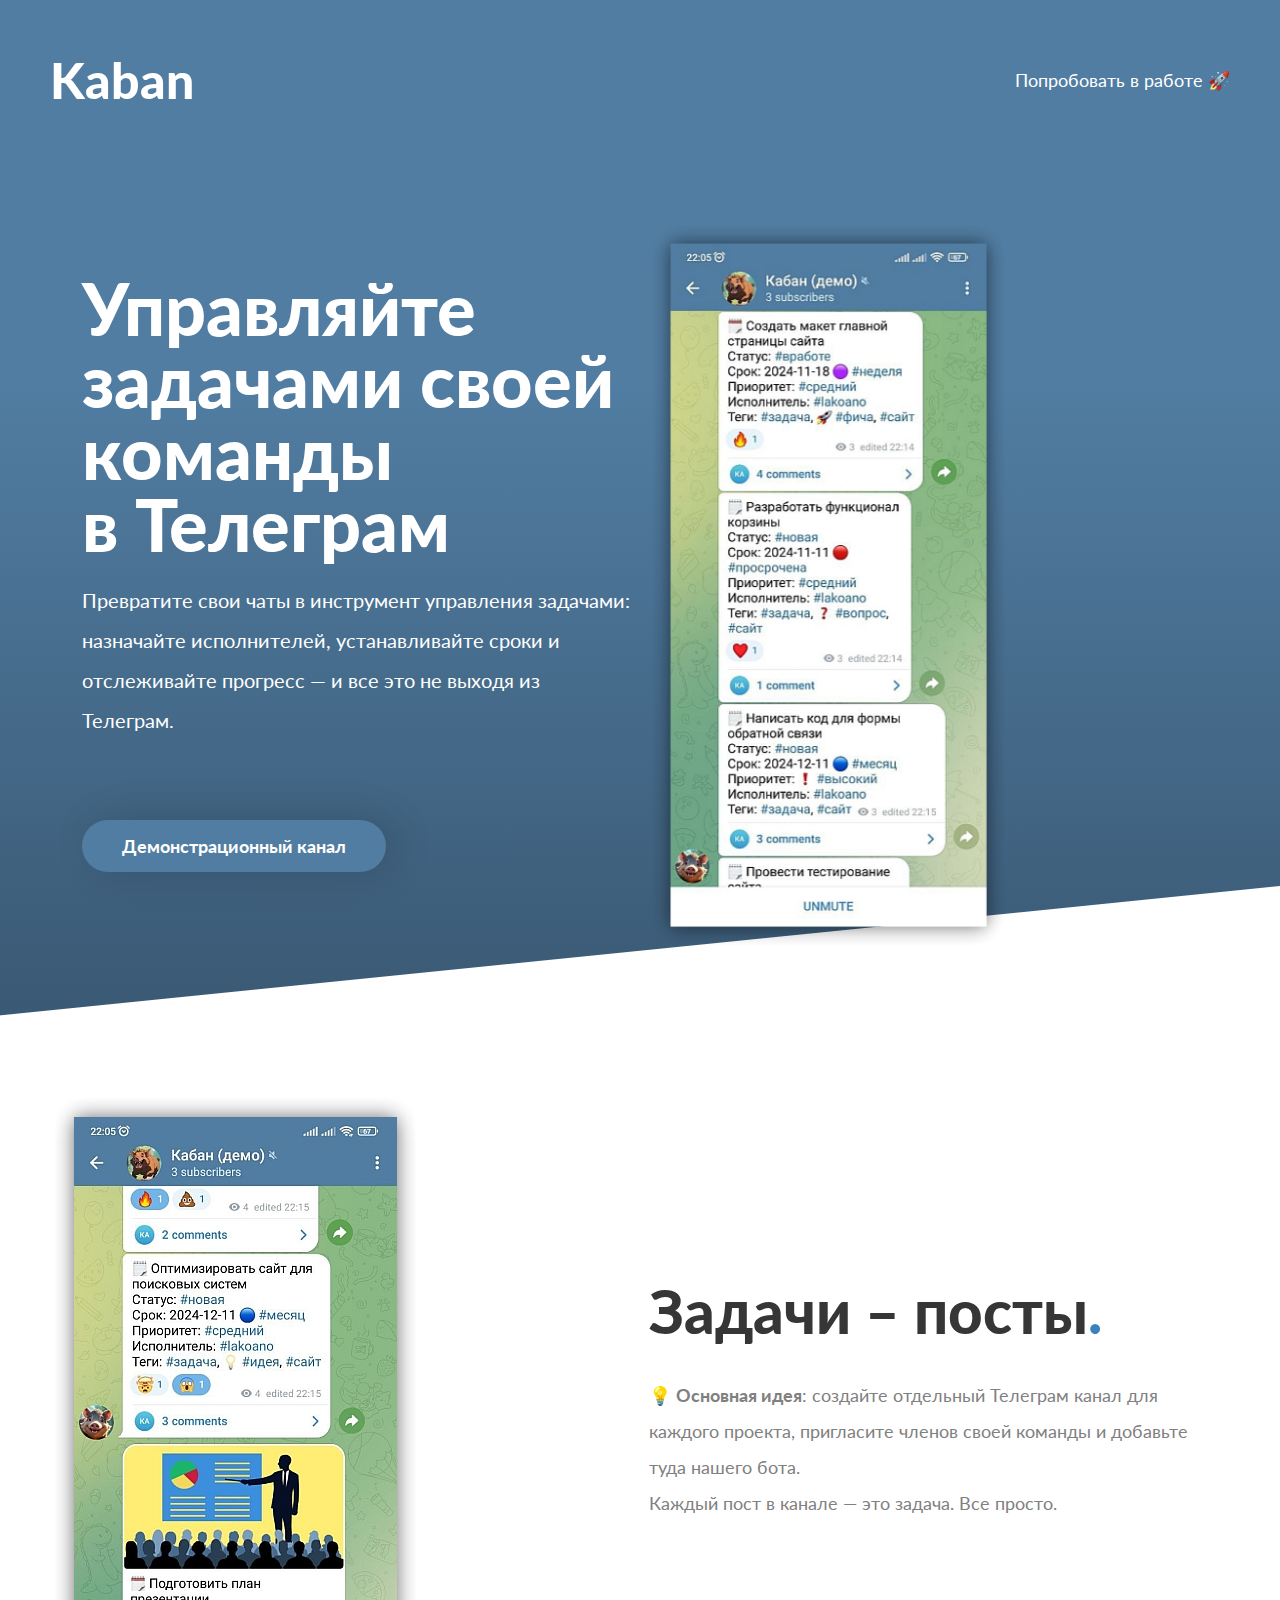
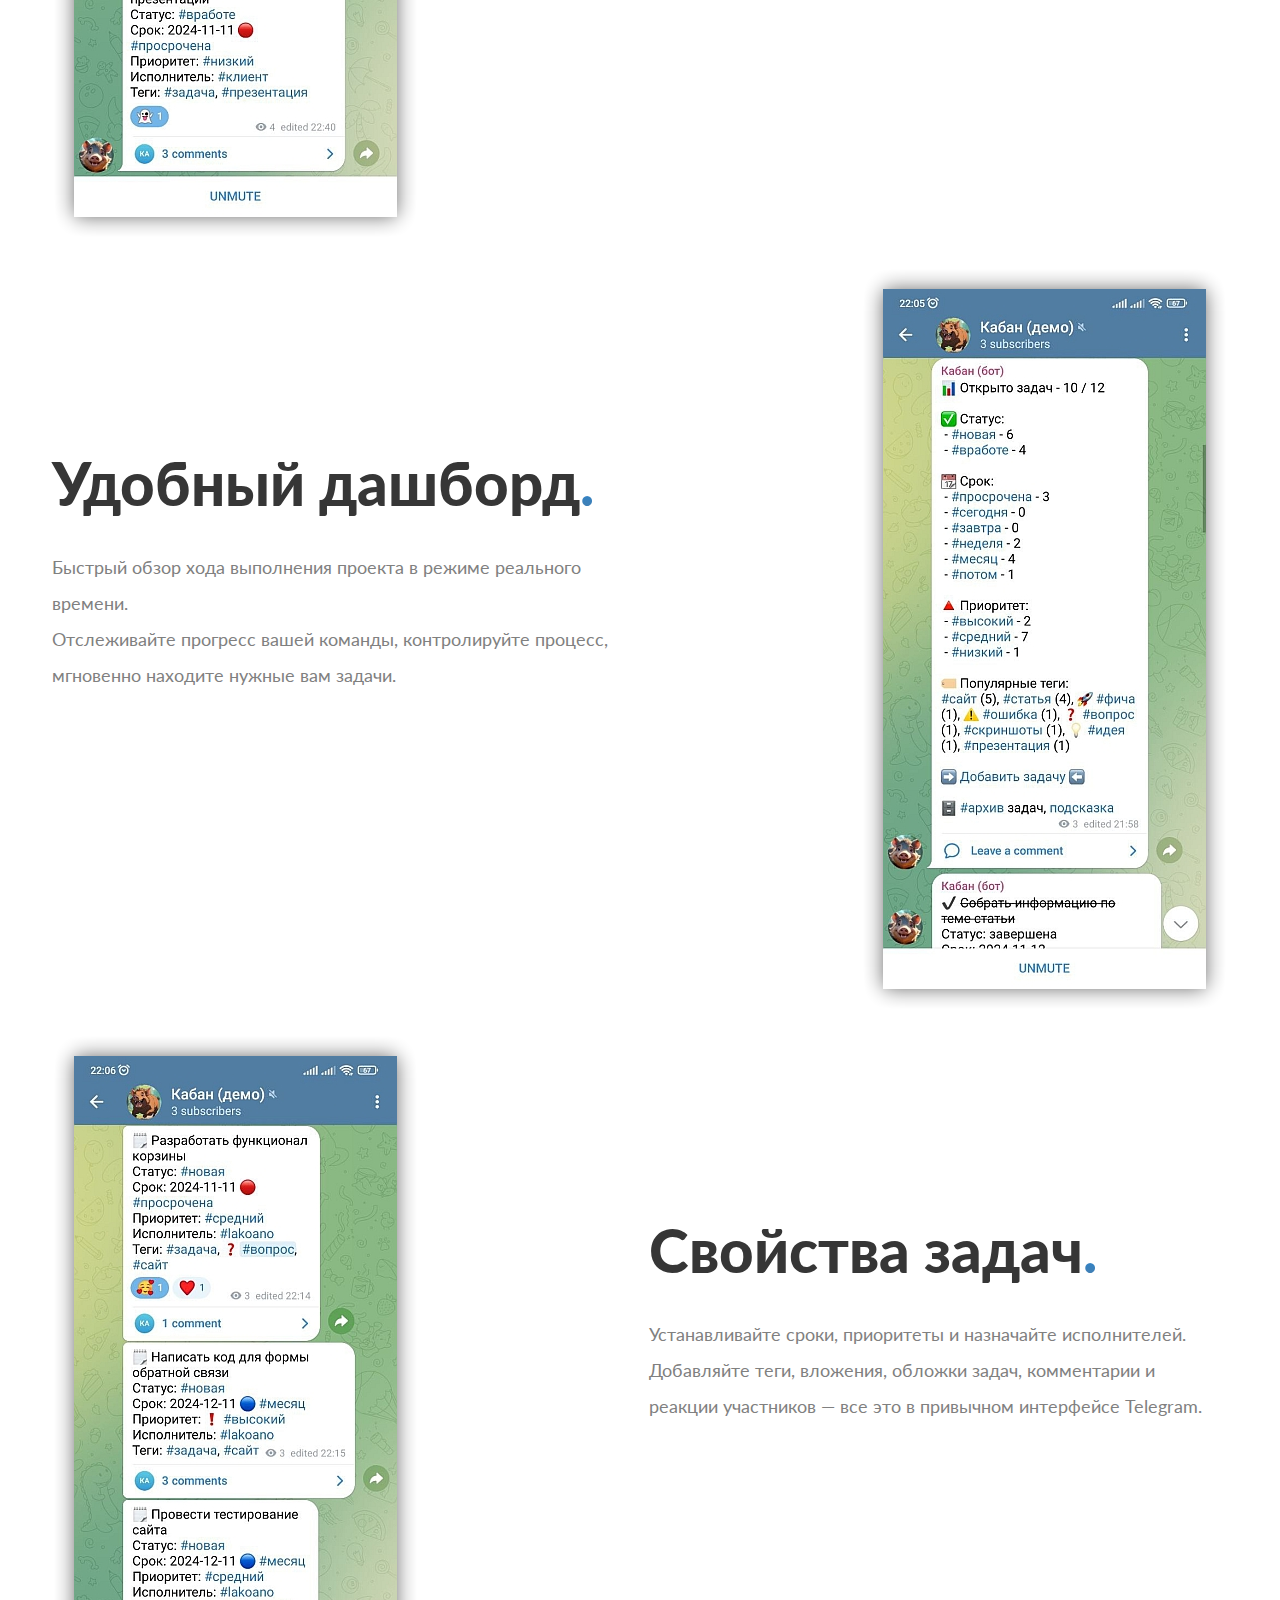
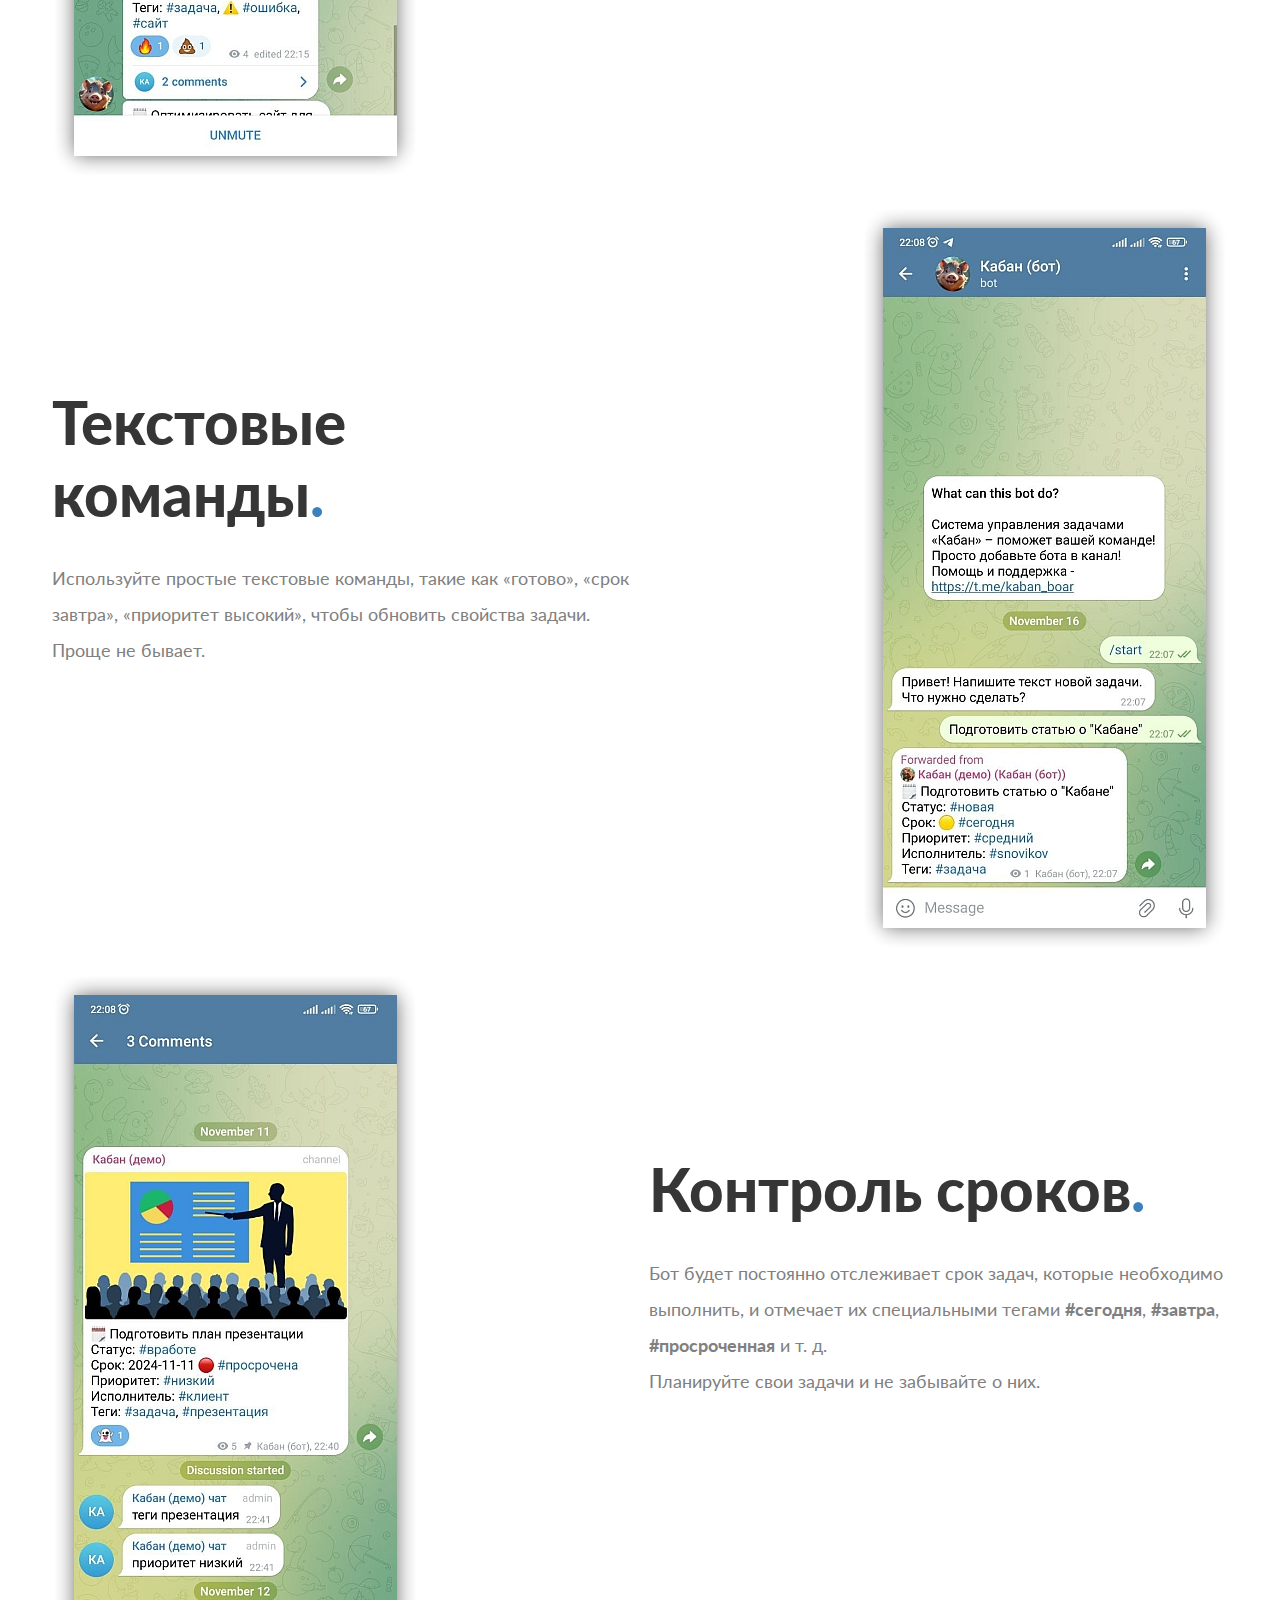
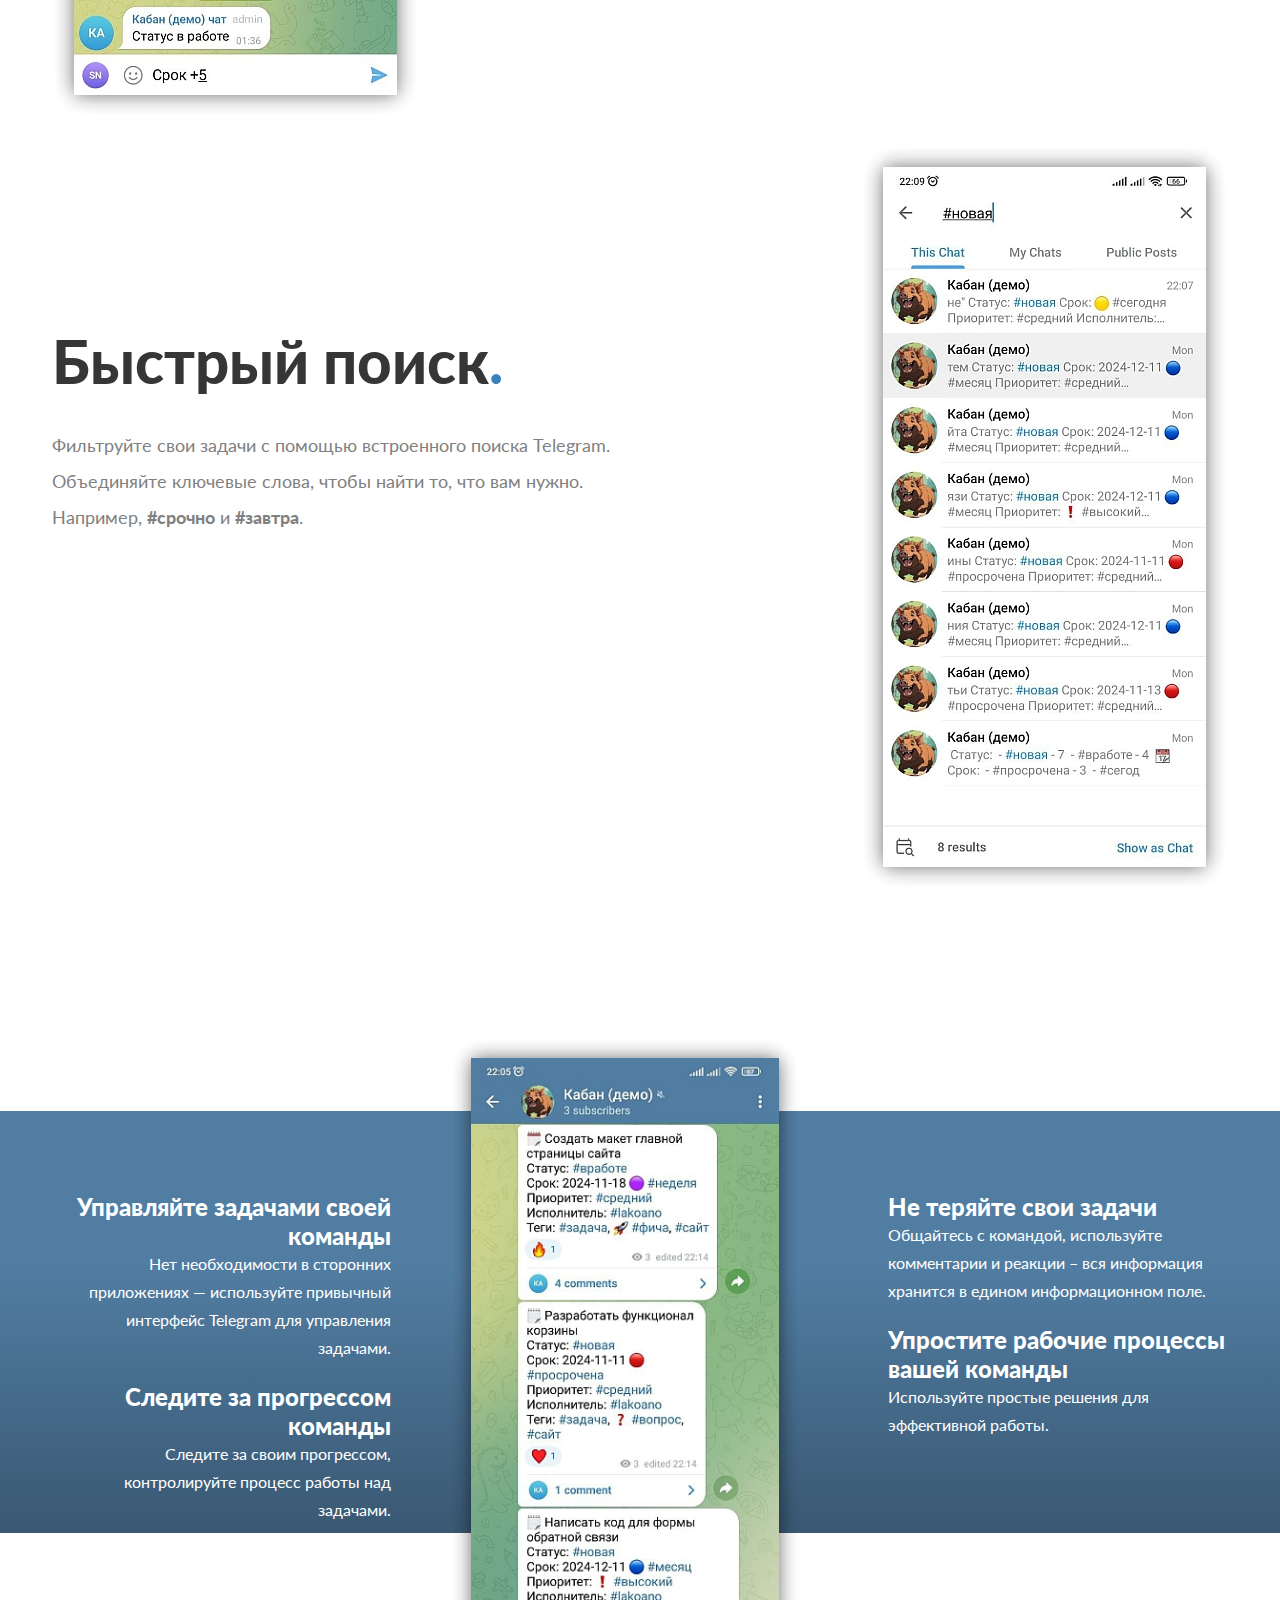
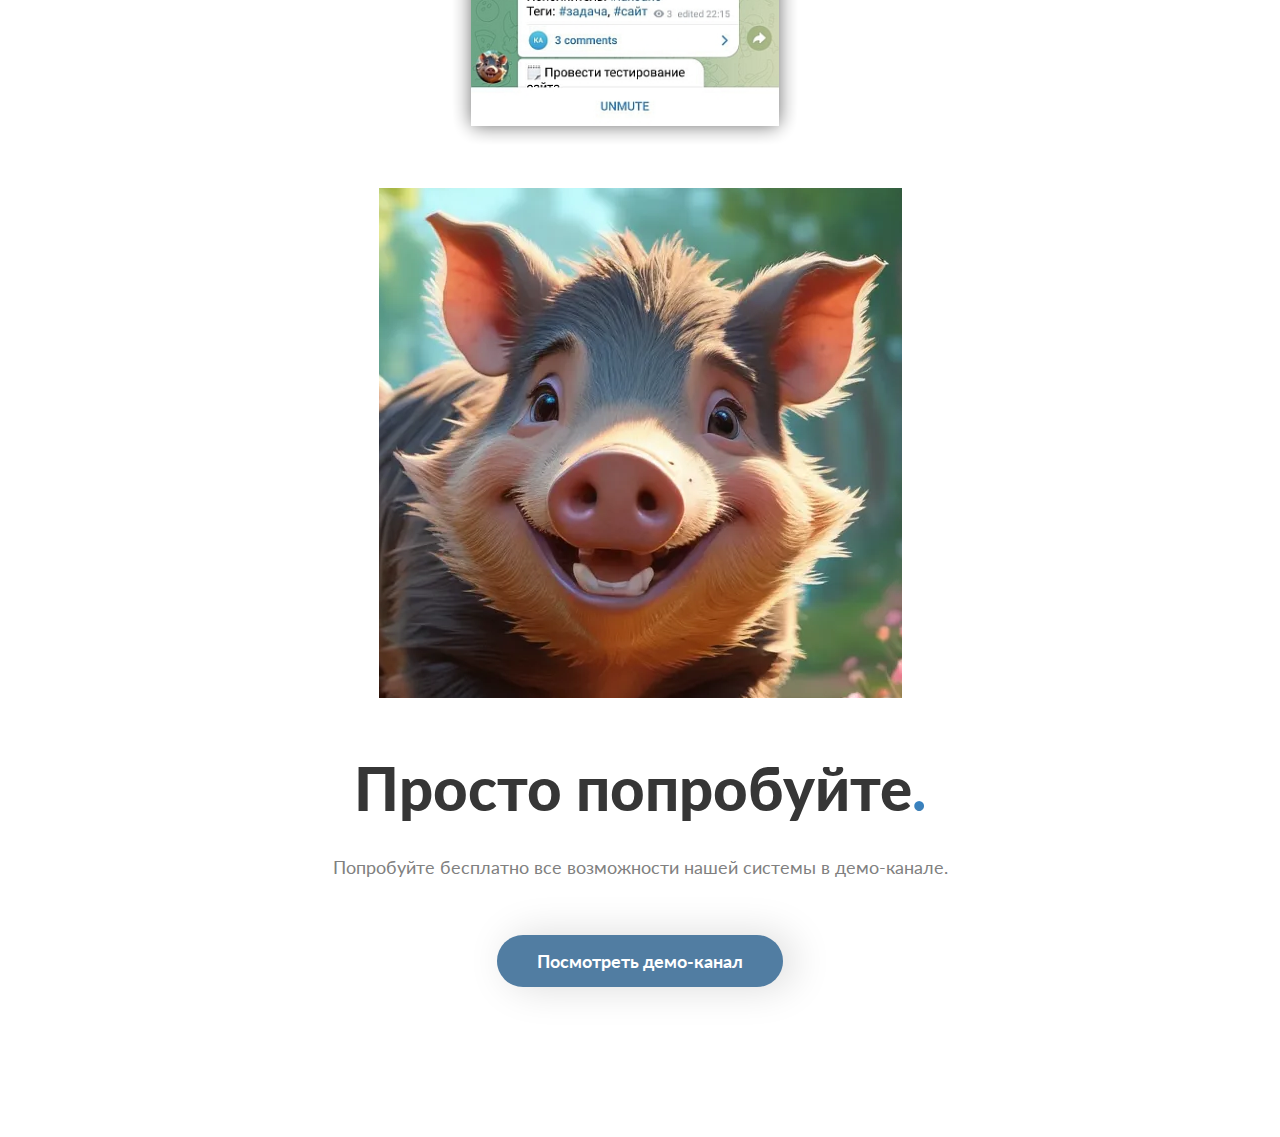
==== ru/index.html @ 2f168843 "Add files via upload" ====
<!DOCTYPE html>
<html lang="en">
  <head>
    <meta charset="UTF-8" />
    <meta name="viewport" content="width=device-width, initial-scale=1.0" />
    <title>Kaban — Система управления задачами в Телеграм</title>

    <!-- Favicon -->
    <link rel="icon" type="image/x-icon" href="pics/icon.png">
    <!-- End: Favicon -->

    <!-- Required Social Preview MetaTags -->

    <!-- Primary Meta Tags -->
    <meta name="title" content="Kaban — Система управления задачами в Телеграм" />
    <meta
      name="description"
      content="Превратите свои чаты в инструмент управления задачами: создавайте задачи, устанавливайте сроки и отслеживайте прогресс — и все это не выходя из Телеграм."
    />

    <!-- LATO — Google Font -->
    <link href="https://fonts.googleapis.com/css2?family=Lato:ital,wght@0,400;0,700;0,900;1,400&display=swap" rel="stylesheet"/>
    <!-- End: LATO — Google Font -->

    <!-- Main CSS File -->
    <link rel="stylesheet" href="css/styles.css" />
    <link rel="stylesheet" href="css/grid.css" />
    <!-- End: Main CSS File -->
<!-- Yandex.Metrika counter -->
<script type="text/javascript" >
  (function(m,e,t,r,i,k,a){m[i]=m[i]||function(){(m[i].a=m[i].a||[]).push(arguments)};
  m[i].l=1*new Date();
  for (var j = 0; j < document.scripts.length; j++) {if (document.scripts[j].src === r) { return; }}
  k=e.createElement(t),a=e.getElementsByTagName(t)[0],k.async=1,k.src=r,a.parentNode.insertBefore(k,a)})
  (window, document, "script", "https://mc.yandex.ru/metrika/tag.js", "ym");

  ym(98949509, "init", {
       clickmap:true,
       trackLinks:true,
       accurateTrackBounce:true,
       webvisor:true
  });
</script>
<noscript><div><img src="https://mc.yandex.ru/watch/98949509" style="position:absolute; left:-9999px;" alt="" /></div></noscript>
<!-- /Yandex.Metrika counter -->
  </head>
  <body>
    <!-- Preloader -->
    <div class="preloader">
      <div class="loader"></div>
    </div>
    <!-- Preloader End -->
    <!-- Header Section -->
    <header id="home">
      <nav>
        <div class="navbar-logo">
          <a href="#" class="logo">Kaban</a>
        </div>
        <div id="navbar" style="display: flex; align-items: center;">
          <a href="https://t.me/kaban_boar" class="">Попробовать в работе 🚀</a>
<!-- 
          <ul>
            <li class="me-2"><a href="https://t.me/+HwWEuz8bNEFkY2E0">Give it a try</a>
            <li><a href="#features">FEATURES</a></li>
            <li><a href="#testimonial">TESTIMONIAL</a></li>
            <li><a href="#howto">HOW TO</a></li>
            <li><a href="#download">DOWNLOAD</a></li>
          </ul>
-->
        </div>
<!-- 
        <div id="mobileNav">
          <span onclick="openNav()">&#9776;</span>
        </div>
        <div id="myNav" class="mobileNavOverlay">
          <div class="overlay-content">
            <a href="javascript:void()" class="close-btn" onclick="closeNav()"
              >&times;</a
            >
            <a href="#home" onclick="closeNav()">HOME</a>
            <a href="#features" onclick="closeNav()">FEATURES</a>
            <a href="#testimonial" onclick="closeNav()">TESTIMONIAL</a>
            <a href="#howto" onclick="closeNav()">HOW TO</a>
            <a href="#download" onclick="closeNav()">DOWNLOAD</a>
          </div>
        </div>
-->
      </nav>
      <div id="hero">
        <div class="row">
          <div class="col span_1_of_2">
            <div class="hero-description">
              <h1>
                Управляйте задачами своей команды<br />
                в Телеграм
              </h1>
              <p>
                Превратите свои чаты в инструмент управления задачами: назначайте исполнителей, устанавливайте сроки и отслеживайте прогресс — и все это не выходя из Телеграм.
              </p>

              <a href="https://t.me/kaban_boar" class="btn"><span class="download-btn">Демонстрационный канал</span></a>
            </div>
          </div>
          <div class="col span_1_of_2">
            <img class="hero-img" src="pics/1.png" alt="" />
          </div>
        </div>
      </div>
      <div class="shape-divider">
        <div class="custom-shape-divider-bottom-1603385849">
          <svg
            data-name="Layer 1"
            xmlns="http://www.w3.org/2000/svg"
            viewBox="0 0 1200 120"
            preserveAspectRatio="none"
          >
            <path
              d="M1200 120L0 16.48 0 0 1200 0 1200 120z"
              class="shape-fill"
            ></path>
          </svg>
        </div>
      </div>
      <button onclick="topFunction()" id="scrollUp" title="Go to top">
        <svg
          width="1.5rem"
          height="1.5rem"
          viewBox="0 0 16 16"
          class="bi bi-arrow-up"
          fill="currentColor"
          xmlns="http://www.w3.org/2000/svg"
        >
          <path
            fill-rule="evenodd"
            d="M8 15a.5.5 0 0 0 .5-.5V2.707l3.146 3.147a.5.5 0 0 0 .708-.708l-4-4a.5.5 0 0 0-.708 0l-4 4a.5.5 0 1 0 .708.708L7.5 2.707V14.5a.5.5 0 0 0 .5.5z"
          />
        </svg>
      </button>
    </header>
    <!-- End: Header Section -->

    <!-- Features Section -->
    <section id="features">
      <div class="row">
        <div class="col span_1_of_2">
          <div class="features-images">
            <img class="features_1" src="pics/2.png" alt="" />
          </div>
        </div>
        <div class="col span_1_of_2">
          <div class="section-description features-description col1">
            <h2 class="stylish_heading">
              Задачи – посты<span class="red_dot">.</span>
            </h2>
            <p class="little-description">
              💡 <b>Основная идея</b>: создайте отдельный Телеграм канал для каждого проекта, пригласите членов своей команды и добавьте туда нашего бота. <br>Каждый пост в канале — это задача. Все просто.
            </p>
          </div>
        </div>
      </div>
      <div class="row second-features-row">
        <div class="col span_1_of_2">
          <div class="section-description features-description">
            <h2 class="stylish_heading">
              Удобный дашборд<span class="red_dot">.</span>
            </h2>
            <p class="little-description">
              Быстрый обзор хода выполнения проекта в режиме реального времени. <br> Отслеживайте прогресс вашей команды, контролируйте процесс, мгновенно находите нужные вам задачи.
            </p>
          </div>
        </div>
        <div class="col span_1_of_2">
          <div class="features-images">
            <img class="features_3" src="pics/3.png" alt="" />
          </div>
        </div>
      </div>
      <div class="row">
        <div class="col span_1_of_2">
          <div class="features-images">
            <img class="features_1" src="pics/4.png" alt="" />
          </div>
        </div>
        <div class="col span_1_of_2">
          <div class="section-description features-description col1">
            <h2 class="stylish_heading">
              Свойства задач<span class="red_dot">.</span>
            </h2>
            <p class="little-description">
              Устанавливайте сроки, приоритеты и назначайте исполнителей. Добавляйте теги, вложения, обложки задач, комментарии и реакции участников — все это в привычном интерфейсе Telegram.
            </p>
          </div>
        </div>
      </div>
      <div class="row second-features-row">
        <div class="col span_1_of_2">
          <div class="section-description features-description">
            <h2 class="stylish_heading">
              Текстовые команды<span class="red_dot">.</span>
            </h2>
            <p class="little-description">
              Используйте простые текстовые команды, такие как «готово», «срок завтра», «приоритет высокий», чтобы обновить свойства задачи. Проще не бывает.
            </p>
          </div>
        </div>
        <div class="col span_1_of_2">
          <div class="features-images">
            <img class="features_3" src="pics/5.png" alt="" />
          </div>
        </div>
      </div>
      <div class="row">
        <div class="col span_1_of_2">
          <div class="features-images">
            <img class="features_1" src="pics/6.png" alt="" />
          </div>
        </div>
        <div class="col span_1_of_2">
          <div class="section-description features-description col1">
            <h2 class="stylish_heading">
              Контроль сроков<span class="red_dot">.</span>
            </h2>
            <p class="little-description">
              Бот будет постоянно отслеживает срок задач, которые необходимо выполнить, и отмечает их специальными тегами <b>#сегодня</b>, <b>#завтра</b>, <b>#просроченная</b> и т. д.<br> Планируйте свои задачи и не забывайте о них.
            </p>
          </div>
        </div>
      </div>
      <div class="row second-features-row">
        <div class="col span_1_of_2">
          <div class="section-description features-description">
            <h2 class="stylish_heading">
              Быстрый поиск<span class="red_dot">.</span>
            </h2>
            <p class="little-description">
              Фильтруйте свои задачи с помощью встроенного поиска Telegram. Объединяйте ключевые слова, чтобы найти то, что вам нужно. Например, <b>#срочно</b> и <b>#завтра</b>.
            </p>
          </div>
        </div>
        <div class="col span_1_of_2">
          <div class="features-images">
            <img class="features_3" src="pics/7.png" alt="" />
          </div>
        </div>
      </div>
    </section>
    <!-- End: Features Section -->

    <!-- How To Section -->
    <section id="howto">
      <div class="row">
        <div class="col span_1_of_3 first-col">
          <div class="first-item">
            <div class="item-description">
              <h4>Управляйте задачами своей команды</h4>
              <p>
                Нет необходимости в сторонних приложениях — используйте привычный интерфейс Telegram для управления задачами.
              </p>
            </div>
            <div class="item-icon1">
            </div>
          </div>
          <div class="first-item">
            <div class="item-description">
              <h4>Следите за прогрессом команды</h4>
              <p>
                Следите за своим прогрессом, контролируйте процесс работы над задачами.
              </p>
            </div>
            <div class="item-icon1">
            </div>
          </div>
        </div>
        <div class="col span_1_of_3 second-col">
          <img class="big_image" src="pics/1.png" alt="" />
        </div>
        <div class="col span_1_of_3 third-col">
          <div class="last-item">
            <div class="item-icon2">
            </div>
            <div class="item-description">
              <h4>Не теряйте свои задачи</h4>
              <p>
                Общайтесь с командой, используйте комментарии и реакции – вся информация хранится в едином информационном поле.
              </p>
            </div>
          </div>
          <div class="last-item">
            <div class="item-icon2">
            </div>
            <div class="item-description">
              <h4>Упростите рабочие процессы вашей команды</h4>
              <p>
                Используйте простые решения для эффективной работы.
              </p>
            </div>
          </div>
        </div>
      </div>
    </section>
    <!-- End: How To Section -->

    <!-- Download The App Section -->
    <section id="download">
      <div class="row">
        <img class="app-logo" src="pics/boar.png" alt="" />
        <h2 class="stylish_heading">
          Просто попробуйте<span class="red_dot">.</span>
        </h2>
        <p class="">
          Попробуйте бесплатно все возможности нашей системы в демо-канале.
        </p>

        <a href="https://t.me/kaban_boar" class="btn"><span class="download-btn">Посмотреть демо-канал</span></a>

      </div>
    </section>
    <!-- End: Download The App Section -->

<!-- 
    <section id="footer">
      <div class="links">
        <ul>
          <li><a href="#home">HOME</a></li>
          <li><a href="#features">FEATURES</a></li>
          <li><a href="#testimonial">TESTIMONIAL</a></li>
          <li><a href="#howto">HOW TO</a></li>
          <li><a href="#download">DOWNLOAD</a></li>
        </ul>
      </div>
      <div class="language-option">
        <select name="Languages">
          <option value="English" selected>ENGLISH</option>
          <option value="বাংলা">বাংলা</option>
          <option value="हिन्दी">हिन्दी</option>
        </select>
      </div>
-->
    </section>
    <!-- End: Footer Section -->

    <!-- Required JavaScript Files & CDN -->
    <!-- JQuery CDN -->
    <script src="https://ajax.googleapis.com/ajax/libs/jquery/3.5.1/jquery.min.js"></script>

    <!-- Main JS Files -->
    <script src="js/essential.js"></script>
    <script src="js/jquery.nice-select.min.js"></script>
    <script src="js/main.js"></script>
  </body>
</html>
---- ru/css/styles.css ----
/* Nice Select CSS */
.nice-select {
  -webkit-tap-highlight-color: transparent;
  background-color: #f8f8f8;
  border-radius: 50px;
  border: solid 1px transparent;
  box-sizing: border-box;
  clear: both;
  cursor: pointer;
  display: block;
  float: left;
  font-family: inherit;
  font-size: 18px;
  font-weight: normal;
  height: 42px;
  line-height: 40px;
  outline: none;
  padding-left: 30px;
  padding-right: 30px;
  position: relative;
  text-align: left !important;
  -webkit-transition: all 0.2s ease-in-out;
  transition: all 0.2s ease-in-out;
  -webkit-user-select: none;
  -moz-user-select: none;
  -ms-user-select: none;
  user-select: none;
  white-space: nowrap;
  width: 200px;
}
.nice-select:hover {
  border-color: #dbdbdb;
}
.nice-select:active,
.nice-select.open,
.nice-select:focus {
  border-color: #999;
}
.nice-select:after {
  border-bottom: 2px solid #363636;
  border-right: 2px solid #363636;
  content: "";
  display: block;
  height: 5px;
  margin-top: -4px;
  pointer-events: none;
  position: absolute;
  right: 30px;
  top: 50%;
  -webkit-transform-origin: 66% 66%;
  -ms-transform-origin: 66% 66%;
  transform-origin: 66% 66%;
  -webkit-transform: rotate(45deg);
  -ms-transform: rotate(45deg);
  transform: rotate(45deg);
  -webkit-transition: all 0.15s ease-in-out;
  transition: all 0.15s ease-in-out;
  width: 5px;
}
.nice-select.open:after {
  -webkit-transform: rotate(-135deg);
  -ms-transform: rotate(-135deg);
  transform: rotate(-135deg);
}
.nice-select.open .list {
  top: auto !important;
  bottom: 100%;
  opacity: 1;
  pointer-events: auto;
  -webkit-transform: scale(1) translateY(0);
  -ms-transform: scale(1) translateY(0);
  transform: scale(1) translateY(0);
}
.nice-select.disabled {
  border-color: #ededed;
  color: #999;
  pointer-events: none;
}
.nice-select.disabled:after {
  border-color: #cccccc;
}
.nice-select.wide {
  width: 100%;
}
.nice-select.wide .list {
  left: 0 !important;
  right: 0 !important;
}
.nice-select.right {
  float: right;
}
.nice-select.right .list {
  left: auto;
  right: 0;
}
.nice-select.small {
  font-size: 18px;
  height: 50px;
  line-height: 34px;
}
.nice-select.small:after {
  height: 4px;
  width: 4px;
}
.nice-select.small .option {
  line-height: 34px;
  min-height: 34px;
}
.nice-select .list {
  background-color: #fff;
  border-radius: 5px;
  box-shadow: 0 0 0 1px rgba(68, 68, 68, 0.11);
  box-sizing: border-box;
  margin-top: 4px;
  opacity: 0;
  overflow: hidden;
  padding: 0;
  pointer-events: none;
  position: absolute;
  bottom: 100%;
  left: 0;
  -webkit-transform-origin: 50% 0;
  -ms-transform-origin: 50% 0;
  transform-origin: 50% 0;
  -webkit-transform: scale(0.75) translateY(-21px);
  -ms-transform: scale(0.75) translateY(-21px);
  transform: scale(0.75) translateY(-21px);
  -webkit-transition: all 0.2s cubic-bezier(0.5, 0, 0, 1.25),
    opacity 0.15s ease-out;
  transition: all 0.2s cubic-bezier(0.5, 0, 0, 1.25), opacity 0.15s ease-out;
  z-index: 9;
  width: 200px;
}
.nice-select .list:hover .option:not(:hover) {
  background-color: transparent !important;
}
.nice-select .option {
  cursor: pointer;
  font-weight: 400;
  line-height: 40px;
  list-style: none;
  min-height: 40px;
  outline: none;
  padding-left: 30px;
  padding-right: 29px;
  text-align: left;
  -webkit-transition: all 0.2s;
  transition: all 0.2s;
}
.nice-select .option:hover,
.nice-select .option.focus,
.nice-select .option.selected.focus {
  background-color: #f6f6f6;
}
.nice-select .option.selected {
  font-weight: bold;
}
.nice-select .option.disabled {
  background-color: transparent;
  color: #999;
  cursor: default;
}

.no-csspointerevents .nice-select .list {
  display: none;
}

.no-csspointerevents .nice-select.open .list {
  display: block;
}

/* CSS Global Rules */
* {
  box-sizing: border-box;
  font-family: "Lato", sans-serif;
  list-style-type: none;
  margin: 0;
  padding: 0;
  scroll-behavior: smooth !important;
}

html {
  font-size: 16px;
}

::selection {
  background-color: #ffffff;
  color: #517da2;
}

body {
  font-family: "Lato", sans-serif;
  color: #363636;
  font-size: 1.125rem;
  overflow-x: hidden;
}

img {
  max-width: 100%;
  height: auto;
}

a {
  color: #ffffff;
  text-decoration: none;
}

h1 {
  font-size: 4.5rem;
  font-weight: 900;
  line-height: 1;
}

h2 {
  font-size: 3.75rem;
  font-weight: 900;
}

p {
  color: #808080;
  line-height: 2;
}

section {
  padding: 50px;
}

::placeholder {
  font-size: 18px;
  color: #808080;
}

/* Preloader */
.preloader {
  background-color: #ffffff;
  position: fixed;
  left: 0;
  top: 0;
  height: 100%;
  width: 100%;
  z-index: 150;
  display: flex;
  display: -ms-flexbox;
  -ms-flex-align: center;
  -ms-flex-pack: center;
  align-items: center;
  justify-content: center;
  transition: all 1s ease;
  -webkit-transition: all 1s ease;
}

.preloader.opacity-0 {
  opacity: 0;
}

.preloader .loader {
  height: 2.5rem;
  width: 2.5rem;
  border: 0.25rem solid #517da2;
  border-radius: 50%;
  border-top: 0.25rem solid transparent;
  border-bottom: 0.25rem solid transparent;
  animation: spin 2s linear infinite;
  -webkit-animation: spin 0.8s linear infinite;
}

@keyframes spin {
  0% {
    transform: rotate(0deg);
    -webkit-transform: rotate(0deg);
  }

  100% {
    transform: rotate(360deg);
    -webkit-transform: rotate(360deg);
  }
}

@-webkit-keyframes spin {
  0% {
    transform: rotate(0deg);
    -webkit-transform: rotate(0deg);
  }

  100% {
    transform: rotate(360deg);
    -webkit-transform: rotate(360deg);
  }
}
/* End: Preloader */

/* End: CSS Global Rules */

/* Reusable Components */
.bold-text {
  font-weight: 700;
}

.btn {
  background: #517da2;
  padding: 0.9375rem 2.5rem;
  color: #363636;
  border-radius: 3.125rem;
  font-size: 1.125rem;
  font-weight: 700;
  text-align: center;
  box-shadow: 10px 0 40px rgba(0, 0, 0, 0.15);
  display: inline-block;
  cursor: pointer;
}

.btn:hover {
/*
  background: #fff;
  color: #ffffff;
  transition: 0.3s;
  transform: scale(1.03);
*/
}

.red_dot {
  background: linear-gradient(to bottom, #008bff 10%, #517da2 100%);
  background-clip: border-box;
  -webkit-background-clip: text;
  -webkit-text-fill-color: transparent;
}

.section-description {
  margin-top: 180px;
}

.little-description {
  margin-top: 1.875rem;
  font-size: 1.125rem;
}

.row {
  max-width: 1176px;
  margin: auto;
}
/* End: Reusable Components */

/* Main CSS Rules */

/* Header Section Styling */
#home {
  background: #517da2; /* Old browsers */
  background: -moz-linear-gradient(
    top,
    #517da2 37%,
    #3a5974 98%
  ); /* FF3.6-15 */
  background: -webkit-linear-gradient(
    top,
    #517da2 37%,
    #3a5974 98%
  ); /* Chrome10-25,Safari5.1-6 */
  background: linear-gradient(
    to bottom,
    #517da2 37%,
    #3a5974 98%
  ); /* W3C, IE10+, FF16+, Chrome26+, Opera12+, Safari7+ */
  filter: progid:DXImageTransform.Microsoft.gradient( startColorstr='#517da2', endColorstr='#3a5974',GradientType=0 ); /* IE6-9 */
  background-repeat: no-repeat;
  color: #ffffff;
  height: 100%;
  width: 100%;
  padding: 50px;
  position: relative;
}

/* Navbar Styling */
nav {
  display: flex;
  flex-flow: row;
  justify-content: space-between;
}

.logo {
  font-size: 3.125rem;
  font-weight: 900;
}

#navbar ul li {
  display: inline-block;
  margin: 20px;
  font-size: 18px;
  font-weight: 400;
}

#navbar ul li:hover {
/*  text-decoration: line-through; */
}

/* Sticky Navbar */
.sticky {
  position: fixed;
  left: 0;
  top: 0;
  width: 100%;
  background-color: #fff;
  z-index: 500;
  box-shadow: 0 10px 30px rgba(0, 0, 0, 0.1);
  color: #517da2;
  padding: 10px 40px;
  transition: 0.3s;
}

.sticky .logo {
  color: #517da2;
}

.sticky #navbar ul li a {
  color: #517da2;
}

.sticky #navbar ul li a:hover {
  color: #517da2;
}

.sticky #navbar a {
  color: #517da2;
}

.sticky #navbar a:hover {
  color: #517da2;
}

.sticky .navbar {
  padding: 10px;
}

.sticky .mobile-menu {
  font-size: 1.875rem;
  float: right;
  display: block;
  margin: -10px 10px;
}

/* Mobile Navbar Styling */
#myNav {
  display: block;
}
#mobileNav {
  position: absolute;
  right: 10%;
  display: none; /* Hide Mobile Nav on Desktop or big devices */
  cursor: pointer;
  user-select: none;
}

#mobileNav span {
  font-size: 1.875rem;
}

.mobileNavOverlay {
  width: 0;
  height: 100vh;
  position: fixed;
  top: 0;
  left: 0;
  background-color: #ffffff;
  z-index: 9999;
  overflow: hidden;
  color: #517da2;
  transition: 0.3s;
  text-align: center;
}

.overlay-content {
  text-align: center;
  position: absolute;
  top: 50%;
  left: 50%;
  transform: translate(-50%, -50%);
}

.overlay-content a {
  color: #363636;
  font-size: 1.875rem;
  font-weight: 600;
  display: block;
  margin-top: 1.25rem;
  letter-spacing: 0.1875rem;
}

.overlay-content a:hover {
  color: #517da2;
}
/* End: Mobile Menu Styling */

/* Hero Section Styling */

#hero {
  margin: 100px 0;
}

.hero-description {
  margin-top: 3.125rem;
  float: left;
  margin-left: 1.875rem;
}

.hero-description p {
  font-size: 1.25rem;
  margin-top: 1.25rem;
  margin-bottom: 5rem;
  color: #fff;
}

.download-btn {
  color: white;
/*  
  background: linear-gradient(to bottom, #517da2 10%, #3a5974 100%);
  background-clip: border-box;
  -webkit-background-clip: text;
  -webkit-text-fill-color: transparent;
*/
}

.hero-img {
  max-width: 28% !important;
  float: right;
  z-index: 1;
  position: absolute;
  /* right: 9.375rem; */
}

/* Custom Shape Divider */

.shape-divider {
  margin-top: 100px;
}

.custom-shape-divider-bottom-1603385849 {
  position: absolute;
  bottom: -2px;
  left: 0;
  width: 100%;
  overflow: hidden;
  line-height: 0;
  transform: rotate(180deg);
}

.custom-shape-divider-bottom-1603385849 svg {
  position: relative;
  display: block;
  width: calc(100% + 1.3px);
  height: 150px;
  transform: rotateY(180deg);
  z-index: -1;
}

.custom-shape-divider-bottom-1603385849 .shape-fill {
  fill: #ffffff;
}

#scrollUp {
  display: none; /* Hidden by default */
  position: fixed; /* Fixed/sticky position */
  bottom: 20px; /* Place the button at the bottom of the page */
  right: 30px; /* Place the button 30px from the right */
  z-index: 99; /* Make sure it does not overlap */
  border: none; /* Remove borders */
  outline: none; /* Remove outline */
  background: #517da2; /* Old browsers */
/*  
  background: -moz-linear-gradient(
    top,
    #517da2 37%,
    #3a5974 98%
  );
  background: -webkit-linear-gradient(
    top,
    #517da2 37%,
    #3a5974 98%
  );
  background: linear-gradient(
    to bottom,
    #517da2 37%,
    #3a5974 98%
  );
  filter: progid:DXImageTransform.Microsoft.gradient( startColorstr='#517da2', endColorstr='#3a5974',GradientType=0 );
  background-repeat: no-repeat;
*/
  color: #ffffff; /* Text color */
  cursor: pointer; /* Add a mouse pointer on hover */
  width: 50px;
  height: 50px;
  border-radius: 50%; /* Rounded corners */
  font-size: 18px; /* Increase font size */
  box-shadow: 0 10px 30px rgba(54, 54, 54, 0.3);
}

#scrollUp:hover {
  background-color: #555; /* Add a dark-grey background on hover */
  transform: scale(1.1);
  transition: 0.3s;
}

/* End: Header Section Styling */

/* Features Section Styling */
#features {
  height: 100%;
/*
  padding-bottom: 200px;
  border-bottom: 1px solid #e0e0e0;
*/
}

.features_3 {
  float: right;
}

.second-features-row {
/*  margin-top: 6.25rem; */
}
/* End: Features Section Styling */

/* Testimonial Section Styling */
#testimonial {
  margin-top: 50px;
}
#testimonial .stylish_heading {
  text-align: center;
}
#testimonial .row {
/*  margin-top: 6.25rem; */
}

.bubble {
  background-color: #fff;
  border: 1px solid #dfdfdf;
  padding: 20px 30px;
  position: relative;
}

.bubble::after {
  display: block;
  position: absolute;
  content: "";
  top: 100%;
  left: 5%;
  transform: translate(50%, -50%) rotate(45deg) translateZ(0);
  height: 15px;
  width: 15px;
  background: linear-gradient(-45deg, #fff 52%, transparent 0);
  border: inherit;
  border-width: 0 1px 1px 0;
  border-radius: 0 0 2px 0;
}

.bubble:hover {
  border: 1px solid transparent;
  cursor: pointer;
  transform: translateY(-20px);
  transition: 0.3s;
  box-shadow: 0 30px 60px rgba(0, 0, 0, 0.1);
}

.company-name {
  background: linear-gradient(to bottom, #517da2 10%, #3a5974 100%);
  background-clip: border-box;
  -webkit-background-clip: text;
  -webkit-text-fill-color: transparent;
  font-weight: 700;
}

.message {
  margin-bottom: 20px;
  font-style: italic;
  line-height: 1.5;
  font-size: 18px;
}

.client-info {
  margin-top: 1.875rem;
  display: flex;
  flex-flow: row;
  justify-content: start;
  align-items: center;
}

.name h4 {
  line-height: 1.5 !important;
}

.avatar {
  border-radius: 50%;
  width: 60px;
  margin-right: 20px;
}

.role {
  font-size: 16px;
  line-height: 1;
}
/* End: Testimonial Section Styling */

/* How To Section Styling */
#howto {
  background: #517da2; /* Old browsers */
  background: -moz-linear-gradient(
    top,
    #517da2 37%,
    #3a5974 98%
  ); /* FF3.6-15 */
  background: -webkit-linear-gradient(
    top,
    #517da2 37%,
    #3a5974 98%
  ); /* Chrome10-25,Safari5.1-6 */
  background: linear-gradient(
    to bottom,
    #517da2 37%,
    #3a5974 98%
  ); /* W3C, IE10+, FF16+, Chrome26+, Opera12+, Safari7+ */
  filter: progid:DXImageTransform.Microsoft.gradient( startColorstr='#517da2', endColorstr='#3a5974',GradientType=0 ); /* IE6-9 */
  background-repeat: no-repeat;
  color: #ffffff;
  height: 24.375rem;
  width: 100%;
  position: relative;
  margin-top: 6.25rem;
}

#howto p {
  color: #ffffff;
  font-size: 16px;
  line-height: 1.75;
}

#howto h4 {
  font-size: 1.5rem;
  font-weight: 900;
}

.first-col {
  text-align: right;
  float: right;
}

.third-col {
  text-align: left;
  float: left;
}

.big_image {
  /* position: absolute;
  top: -66px; */
  max-width: 325px;
  margin-top: -125px;
}

.first-item,
.last-item {
  display: flex;
}

.item-icon1 {
  margin-left: 40px;
}

.item-icon1:hover,
.item-icon2:hover {
  transition: 0.3s;
  transform: scale(1.1);
  cursor: pointer;
}

.item-icon2 {
  margin-right: 40px;
}

.first-item,
.last-item {
  margin: 20px 0;
}
/* End: How To Section Styling */

/* Subscribe Section Styling */
#subscribe {
  padding: 150px 50px;
  text-align: center;
  border-bottom: 1px solid #e0e0e0;
}

#subscribe p {
  margin-top: 30px;
}

.subscribe-form {
  position: relative;
  margin-top: 5rem;
}

.form-input {
  border: none;
  height: 50px;
  outline: none;
  width: 40%;
  background-color: #f8f8f8;
  border-radius: 3.125rem;
  padding: 0 30px;
  padding-right: 210px;
/*   position: relative; */
  font-size: 18px;
}

.subscribe-btn {
  background: linear-gradient(to bottom, #517da2 10%, #3a5974 100%);
  border: none;
  box-shadow: 0 10px 30px rgba(223, 27, 60, 0.3);
  color: #ffffff;
  outline: none;
  padding: 15px 60px;
  position: absolute;
  margin-left: -200px;
}
.subscribe-btn:hover {
  background: linear-gradient(to bottom, #517da2 10%, #3a5974 100%);
  color: #ffffff;
}
/* End: Subscribe Section Styling */

/* Download The App Section Styling */
#download {
  text-align: center;
  padding: 100px;
}

#download * {
  margin: 25px auto;
}

.app-logo {
/*  
  -webkit-filter: drop-shadow(0 10px 30px rgba(223, 27, 60, 0.3));
  filter: drop-shadow(0 10px 30px rgba(223, 27, 60, 0.3));
*/
}
/* End: Download The App Section Styling */

/* Footer Section Styling */
#footer {
  border-top: 1px solid #e0e0e0;
  display: flex;
  flex-flow: row;
  justify-content: space-between;
  padding: 20px 50px;
  color: #363636;
}

.links ul li {
  display: inline-block;
  margin: 10px 0;
  margin-right: 30px;
  font-size: 18px;
}

.links ul li:hover {
  background: linear-gradient(to bottom, #517da2 10%, #3a5974 100%);
  background-clip: border-box;
  -webkit-background-clip: text;
  -webkit-text-fill-color: transparent;
}

.links ul li a {
  color: #363636;
}
/* End: Footer Section Styling */

/* End: Main CSS Rules */

/* Extra small devices (portrait phones, less than 576px) */
@media (max-width: 575.98px) {
  body {
    font-size: 16px !important;
  }
  h1 {
    font-size: 36px;
  }

  h2 {
    font-size: 30px;
  }

  .row {
    max-width: 90%;
  }

  .btn {
    padding: 10px 20px;
    font-size: 16px;
  }

  section {
    padding: 20px;
  }

  .span_1_of_3 {
    width: 100% !important;
  }

  .span_1_of_2 {
    width: 100% !important;
  }

  ::placeholder {
    text-align: center;
  }

  #mobileNav {
    display: block;
  }

  #home {
    padding: 30px;
  }

  #hero {
    margin: 50px 0;
  }

  .logo {
    font-size: 1.875rem;
  }
/*
  #navbar {
    display: none;
  }
*/
  .hero-description {
    text-align: center;
    margin-top: 0.625rem;
    float: none;
    margin-left: 0;
  }
  .hero-description p {
    font-size: 16px;
    margin-bottom: 1.875rem;
  }
  .hero-img {
    display: none;
  }

  #features {
    padding-bottom: 50px;
  }

  .features-description {
    width: 100%;
  }

  .little-description {
    width: 100%;
  }

  .section-description {
    margin: 0;
  }

  .second-features-row {
    margin-top: 3.25rem;
    display: flex;
    flex-flow: column;
    flex-direction: column-reverse;
  }

  #testimonial .row {
    margin-top: 3.25rem;
  }

  #howto {
    height: 100%;
    margin-top: 0;
    padding: 50px 0;
  }

  #howto p {
    width: 80%;
    margin-left: 10%;
  }

  .item-icon1 {
    margin: 10px auto;
  }

  .item-icon2 {
    margin: 10px auto;
  }

  .third-col {
    margin-top: 30px;
  }

  .first-col .first-item,
  .last-item {
    display: flex;
    flex-flow: column;
    flex-direction: column-reverse;
    text-align: center;
  }

  .third-col .last-item {
    display: flex;
    flex-flow: column;
    flex-direction: column;
    text-align: center;
  }

  .big_image {
    display: block;
    position: static;
    height: auto;
    width: 100% !important;
    margin: 0 auto;
    margin-top: 50px;
  }

  .subscribe-form {
    margin-top: 2rem;
  }

  .subscribe-btn {
    position: static;
    margin-left: 0;
    margin-top: 20px;
  }

  #footer {
    border-top: 1px solid #e0e0e0;
    color: #363636;
    display: flex;
    flex-flow: column;
    justify-content: center;
    text-align: center;
  }
  .links ul li {
    text-align: center;
    display: inline-block;
    margin: 8px 0;
    margin-right: 20px;
    font-size: 16px;
  }

  .language-option {
    margin: 5px auto;
  }

  #testimonial .col {
    margin-bottom: 50px;
  }
  #download {
    padding: 50px 0;
  }
  #subscribe {
    padding: 100px 0;
  }

  .form-input {
    width: 80%;
    padding: 0 15px;
    padding-right: 15px;
    font-size: 16px;
    display: block;
    margin: auto;
  }
}

/* Small devices (landscape phones, 576px and up) */
@media (min-width: 576px) and (max-width: 767.98px) {
  body {
    font-size: 18px;
  }
  h1 {
    font-size: 50px;
  }

  h2 {
    font-size: 40px;
  }

  section {
    padding: 20px;
  }

  .span_1_of_3 {
    width: 100% !important;
  }

  .span_1_of_2 {
    width: 100% !important;
  }

  ::placeholder {
    text-align: center;
  }

  #mobileNav {
    display: block;
  }
/*
  #navbar {
    display: none;
  }
*/
  #hero {
    margin: 50px 0;
  }

  .logo {
    font-size: 1.875rem;
  }

  .hero-description {
    text-align: center;
    margin-top: 0.625rem;
    float: none;
    margin-left: 0;
  }
  .hero-description p {
    margin-bottom: 1.875rem;
  }
  .hero-img {
    display: none;
  }

  #features {
    padding-bottom: 50px;
  }

  .features-description {
    width: 100%;
  }

  .little-description {
    width: 100%;
  }

  .section-description {
    margin: 0;
  }

  .second-features-row {
    margin-top: 3.25rem;
    display: flex;
    flex-flow: column;
    flex-direction: column-reverse;
  }

  #testimonial .row {
    margin-top: 3.25rem;
  }

  #howto {
    height: 100%;
    margin-top: 0;
    padding: 50px 0;
  }

  #howto p {
    width: 80%;
    margin-left: 10%;
  }

  .item-icon1 {
    margin: 10px auto;
  }

  .item-icon2 {
    margin: 10px auto;
  }

  .third-col {
    margin-top: 30px;
  }

  .first-col .first-item,
  .last-item {
    display: flex;
    flex-flow: column;
    flex-direction: column-reverse;
    text-align: center;
  }

  .third-col .last-item {
    display: flex;
    flex-flow: column;
    flex-direction: column;
    text-align: center;
  }

  .big_image {
    display: block;
    position: static;
    height: auto;
    width: 100% !important;
    margin: 0 auto;
    margin-top: 50px;
  }

  .subscribe-form {
    margin-top: 2rem;
  }

  .subscribe-btn {
    position: static;
    margin-left: 0;
    margin-top: 20px;
  }

  #footer {
    border-top: 1px solid #e0e0e0;
    color: #363636;
    display: flex;
    flex-flow: column;
    justify-content: center;
    text-align: center;
  }
  .links ul li {
    text-align: center;
    display: inline-block;
    margin: 8px 0;
    margin-right: 20px;
    font-size: 18px;
  }

  .language-option {
    margin: 5px auto;
  }

  #testimonial .col {
    margin-bottom: 50px;
  }
  #download {
    padding: 50px 0;
  }
  #subscribe {
    padding: 100px 0;
  }

  .form-input {
    width: 60%;
    padding: 0 15px;
    padding-right: 15px;
    font-size: 18px;
    display: block;
    margin: auto;
  }
}

/* Medium devices (tablets, 768px and up) */
@media (min-width: 768px) and (max-width: 991.98px) {
  h1 {
    font-size: 50px;
  }

  h2 {
    font-size: 40px;
  }
  #howto h4 {
    font-size: 1.3rem;
    font-weight: 900;
  }

  .row {
    max-width: 90%;
  }

  .btn {
    padding: 10px 20px;
    font-size: 16px;
  }

  section {
    padding: 20px;
  }
  .btn {
    padding: 15px 30px;
  }
  #mobileNav {
    display: block;
    right: 5%;
  }
  #mobileNav span {
    font-size: 2.5rem;
  }
/*
  #navbar {
    display: none;
  }
*/
  .overlay-content a {
    font-size: 40px;
  }

  .hero-img {
    max-width: 45% !important;
    right: 0.375rem;
  }

  .section-description {
    margin-top: 150px;
  }

  .little-description {
    width: 100%;
  }

  #howto {
    height: 100%;
    margin-bottom: 5rem;
    margin-top: 0;
    margin-top: 10rem;
    padding: 50px 0;
    position: relative;
    width: 100%;
  }

  #howto #howto p {
    width: 80%;
    margin-left: 10%;
  }

  .item-icon1 {
    margin: 10px auto;
  }

  .item-icon2 {
    margin: 10px auto;
  }

  .first-col .first-item,
  .last-item {
    display: flex;
    flex-flow: column;
    flex-direction: column-reverse;
    text-align: center;
  }

  .third-col .last-item {
    display: flex;
    flex-flow: column;
    flex-direction: column;
    text-align: center;
  }

  .big_image {
    display: block;
    position: static;
    height: auto;
    width: 100% !important;
    margin: 0 auto;
    margin-top: 50px;
  }

  .subscribe-form {
    margin-top: 2rem;
  }

  .subscribe-btn {
    margin-left: -100px;
    position: absolute;
  }
  #subscribe {
    padding: 100px;
  }

  .form-input {
    width: 60%;
    padding: 0 30px;
    padding-right: 100px;
    font-size: 18px;
    margin: auto;
  }
}

/* Large devices (desktops, 992px and up) */
@media (min-width: 992px) and (max-width: 1199.98px) {
  h1 {
    font-size: 50px;
  }

  h2 {
    font-size: 40px;
  }
  #howto h4 {
    font-size: 1.3rem;
    font-weight: 900;
  }

  .row {
    max-width: 90%;
  }

  .btn {
    padding: 10px 20px;
    font-size: 16px;
  }

  section {
    padding: 20px;
  }
  .btn {
    padding: 15px 30px;
  }
  #mobileNav {
    display: block;
    right: 5%;
  }
  #mobileNav span {
    font-size: 2.5rem;
  }
/*
  #navbar {
    display: none;
  }
*/
  .overlay-content a {
    font-size: 40px;
  }

  .hero-img {
    max-width: 40% !important;
    right: 0.375rem;
  }

  .section-description {
    margin-top: 180px;
  }

  .little-description {
    width: 100%;
  }

  #howto {
    height: 100%;
    margin-bottom: 5rem;
    margin-top: 10rem;
    padding: 50px 0;
    position: relative;
    width: 100%;
  }

  #howto #howto p {
    width: 80%;
    margin-left: 10%;
  }

  .item-icon1 {
    margin: 10px auto;
  }

  .item-icon2 {
    margin: 10px auto;
  }

  .first-col .first-item,
  .last-item {
    display: flex;
    flex-flow: column;
    flex-direction: column-reverse;
    text-align: center;
  }

  .third-col .last-item {
    display: flex;
    flex-flow: column;
    flex-direction: column;
    text-align: center;
  }

  .big_image {
    display: block;
    position: static;
    height: auto;
    width: 100% !important;
    margin: 0 auto;
    margin-top: 0px;
  }

  .subscribe-form {
    margin-top: 2rem;
  }

  .subscribe-btn {
    margin-left: -100px;
    position: absolute;
  }
  #subscribe {
    padding: 100px;
  }

  .form-input {
    width: 50%;
    padding: 0 30px;
    padding-right: 100px;
    font-size: 18px;
    margin: auto;
  }
}

/* Extra large devices (large desktops, 1200px and up) */
@media (min-width: 1200px) {
  .little-description {
    margin-top: 1.875rem;
    font-size: 1.125rem;
    width: 100%;
  }
  #subscribe {
    padding: 100px;
  }

  #howto {
    margin-bottom: 5rem;
    margin-top: 10rem;
    padding: 50px 0;
    position: relative;
    width: 100%;
    height: 422px;
  }

  .big_image {
    max-width: 350px;
    margin-top: -135px;
  }
}

.t {
  margin-left: 8px;
}
---- ru/css/grid.css ----
/* Grid CSS */
.section {
  clear: both;
  padding: 0;
  margin: 0;
}
.row:after,
.row:before {
  content: "";
  display: table;
}
.row:after {
  clear: both;
}
.row {
  zoom: 1;
}
.col {
  display: block;
  float: left;
  margin: 1% 0 1% 1.6%;
}
.col:first-child {
  margin-left: 0;
}
@media only screen and (max-width: 480px) {
  .col {
    margin: 1% 0 1% 0;
  }
}
.span_2_of_2 {
  width: 100%;
}
.span_1_of_2 {
  width: 49.2%;
}
@media only screen and (max-width: 480px) {
  .span_2_of_2 {
    width: 100%;
  }
  .span_1_of_2 {
    width: 100%;
  }
}
.span_3_of_3 {
  width: 100%;
}
.span_2_of_3 {
  width: 66.13%;
}
.span_1_of_3 {
  width: 32.26%;
}
@media only screen and (max-width: 480px) {
  .span_3_of_3 {
    width: 100%;
  }
  .span_2_of_3 {
    width: 100%;
  }
  .span_1_of_3 {
    width: 100%;
  }
}
.span_4_of_4 {
  width: 100%;
}
.span_3_of_4 {
  width: 74.6%;
}
.span_2_of_4 {
  width: 49.2%;
}
.span_1_of_4 {
  width: 23.8%;
}
@media only screen and (max-width: 480px) {
  .span_4_of_4 {
    width: 100%;
  }
  .span_3_of_4 {
    width: 100%;
  }
  .span_2_of_4 {
    width: 100%;
  }
  .span_1_of_4 {
    width: 100%;
  }
}
.span_5_of_5 {
  width: 100%;
}
.span_4_of_5 {
  width: 79.68%;
}
.span_3_of_5 {
  width: 59.36%;
}
.span_2_of_5 {
  width: 39.04%;
}
.span_1_of_5 {
  width: 18.72%;
}
@media only screen and (max-width: 480px) {
  .span_5_of_5 {
    width: 100%;
  }
  .span_4_of_5 {
    width: 100%;
  }
  .span_3_of_5 {
    width: 100%;
  }
  .span_2_of_5 {
    width: 100%;
  }
  .span_1_of_5 {
    width: 100%;
  }
}
.span_6_of_6 {
  width: 100%;
}
.span_5_of_6 {
  width: 83.06%;
}
.span_4_of_6 {
  width: 66.13%;
}
.span_3_of_6 {
  width: 49.2%;
}
.span_2_of_6 {
  width: 32.26%;
}
.span_1_of_6 {
  width: 15.33%;
}
@media only screen and (max-width: 480px) {
  .span_6_of_6 {
    width: 100%;
  }
  .span_5_of_6 {
    width: 100%;
  }
  .span_4_of_6 {
    width: 100%;
  }
  .span_3_of_6 {
    width: 100%;
  }
  .span_2_of_6 {
    width: 100%;
  }
  .span_1_of_6 {
    width: 100%;
  }
}
.span_7_of_7 {
  width: 100%;
}
.span_6_of_7 {
  width: 85.48%;
}
.span_5_of_7 {
  width: 70.97%;
}
.span_4_of_7 {
  width: 56.45%;
}
.span_3_of_7 {
  width: 41.94%;
}
.span_2_of_7 {
  width: 27.42%;
}
.span_1_of_7 {
  width: 12.91%;
}
@media only screen and (max-width: 480px) {
  .span_7_of_7 {
    width: 100%;
  }
  .span_6_of_7 {
    width: 100%;
  }
  .span_5_of_7 {
    width: 100%;
  }
  .span_4_of_7 {
    width: 100%;
  }
  .span_3_of_7 {
    width: 100%;
  }
  .span_2_of_7 {
    width: 100%;
  }
  .span_1_of_7 {
    width: 100%;
  }
}
.span_8_of_8 {
  width: 100%;
}
.span_7_of_8 {
  width: 87.3%;
}
.span_6_of_8 {
  width: 74.6%;
}
.span_5_of_8 {
  width: 61.9%;
}
.span_4_of_8 {
  width: 49.2%;
}
.span_3_of_8 {
  width: 36.5%;
}
.span_2_of_8 {
  width: 23.8%;
}
.span_1_of_8 {
  width: 11.1%;
}
@media only screen and (max-width: 480px) {
  .span_8_of_8 {
    width: 100%;
  }
  .span_7_of_8 {
    width: 100%;
  }
  .span_6_of_8 {
    width: 100%;
  }
  .span_5_of_8 {
    width: 100%;
  }
  .span_4_of_8 {
    width: 100%;
  }
  .span_3_of_8 {
    width: 100%;
  }
  .span_2_of_8 {
    width: 100%;
  }
  .span_1_of_8 {
    width: 100%;
  }
}
.span_9_of_9 {
  width: 100%;
}
.span_8_of_9 {
  width: 88.71%;
}
.span_7_of_9 {
  width: 77.42%;
}
.span_6_of_9 {
  width: 66.13%;
}
.span_5_of_9 {
  width: 54.84%;
}
.span_4_of_9 {
  width: 43.55%;
}
.span_3_of_9 {
  width: 32.26%;
}
.span_2_of_9 {
  width: 20.97%;
}
.span_1_of_9 {
  width: 9.68%;
}
@media only screen and (max-width: 480px) {
  .span_9_of_9 {
    width: 100%;
  }
  .span_8_of_9 {
    width: 100%;
  }
  .span_7_of_9 {
    width: 100%;
  }
  .span_6_of_9 {
    width: 100%;
  }
  .span_5_of_9 {
    width: 100%;
  }
  .span_4_of_9 {
    width: 100%;
  }
  .span_3_of_9 {
    width: 100%;
  }
  .span_2_of_9 {
    width: 100%;
  }
  .span_1_of_9 {
    width: 100%;
  }
}
.span_10_of_10 {
  width: 100%;
}
.span_9_of_10 {
  width: 89.84%;
}
.span_8_of_10 {
  width: 79.68%;
}
.span_7_of_10 {
  width: 69.52%;
}
.span_6_of_10 {
  width: 59.36%;
}
.span_5_of_10 {
  width: 49.2%;
}
.span_4_of_10 {
  width: 39.04%;
}
.span_3_of_10 {
  width: 28.88%;
}
.span_2_of_10 {
  width: 18.72%;
}
.span_1_of_10 {
  width: 8.56%;
}
@media only screen and (max-width: 480px) {
  .span_10_of_10 {
    width: 100%;
  }
  .span_9_of_10 {
    width: 100%;
  }
  .span_8_of_10 {
    width: 100%;
  }
  .span_7_of_10 {
    width: 100%;
  }
  .span_6_of_10 {
    width: 100%;
  }
  .span_5_of_10 {
    width: 100%;
  }
  .span_4_of_10 {
    width: 100%;
  }
  .span_3_of_10 {
    width: 100%;
  }
  .span_2_of_10 {
    width: 100%;
  }
  .span_1_of_10 {
    width: 100%;
  }
}
.span_11_of_11 {
  width: 100%;
}
.span_10_of_11 {
  width: 90.76%;
}
.span_9_of_11 {
  width: 81.52%;
}
.span_8_of_11 {
  width: 72.29%;
}
.span_7_of_11 {
  width: 63.05%;
}
.span_6_of_11 {
  width: 53.81%;
}
.span_5_of_11 {
  width: 44.58%;
}
.span_4_of_11 {
  width: 35.34%;
}
.span_3_of_11 {
  width: 26.1%;
}
.span_2_of_11 {
  width: 16.87%;
}
.span_1_of_11 {
  width: 7.63%;
}
@media only screen and (max-width: 480px) {
  .span_11_of_11 {
    width: 100%;
  }
  .span_10_of_11 {
    width: 100%;
  }
  .span_9_of_11 {
    width: 100%;
  }
  .span_8_of_11 {
    width: 100%;
  }
  .span_7_of_11 {
    width: 100%;
  }
  .span_6_of_11 {
    width: 100%;
  }
  .span_5_of_11 {
    width: 100%;
  }
  .span_4_of_11 {
    width: 100%;
  }
  .span_3_of_11 {
    width: 100%;
  }
  .span_2_of_11 {
    width: 100%;
  }
  .span_1_of_11 {
    width: 100%;
  }
}
.span_12_of_12 {
  width: 100%;
}
.span_11_of_12 {
  width: 91.53%;
}
.span_10_of_12 {
  width: 83.06%;
}
.span_9_of_12 {
  width: 74.6%;
}
.span_8_of_12 {
  width: 66.13%;
}
.span_7_of_12 {
  width: 57.66%;
}
.span_6_of_12 {
  width: 49.2%;
}
.span_5_of_12 {
  width: 40.73%;
}
.span_4_of_12 {
  width: 32.26%;
}
.span_3_of_12 {
  width: 23.8%;
}
.span_2_of_12 {
  width: 15.33%;
}
.span_1_of_12 {
  width: 6.86%;
}
@media only screen and (max-width: 480px) {
  .span_12_of_12 {
    width: 100%;
  }
  .span_11_of_12 {
    width: 100%;
  }
  .span_10_of_12 {
    width: 100%;
  }
  .span_9_of_12 {
    width: 100%;
  }
  .span_8_of_12 {
    width: 100%;
  }
  .span_7_of_12 {
    width: 100%;
  }
  .span_6_of_12 {
    width: 100%;
  }
  .span_5_of_12 {
    width: 100%;
  }
  .span_4_of_12 {
    width: 100%;
  }
  .span_3_of_12 {
    width: 100%;
  }
  .span_2_of_12 {
    width: 100%;
  }
  .span_1_of_12 {
    width: 100%;
  }
}
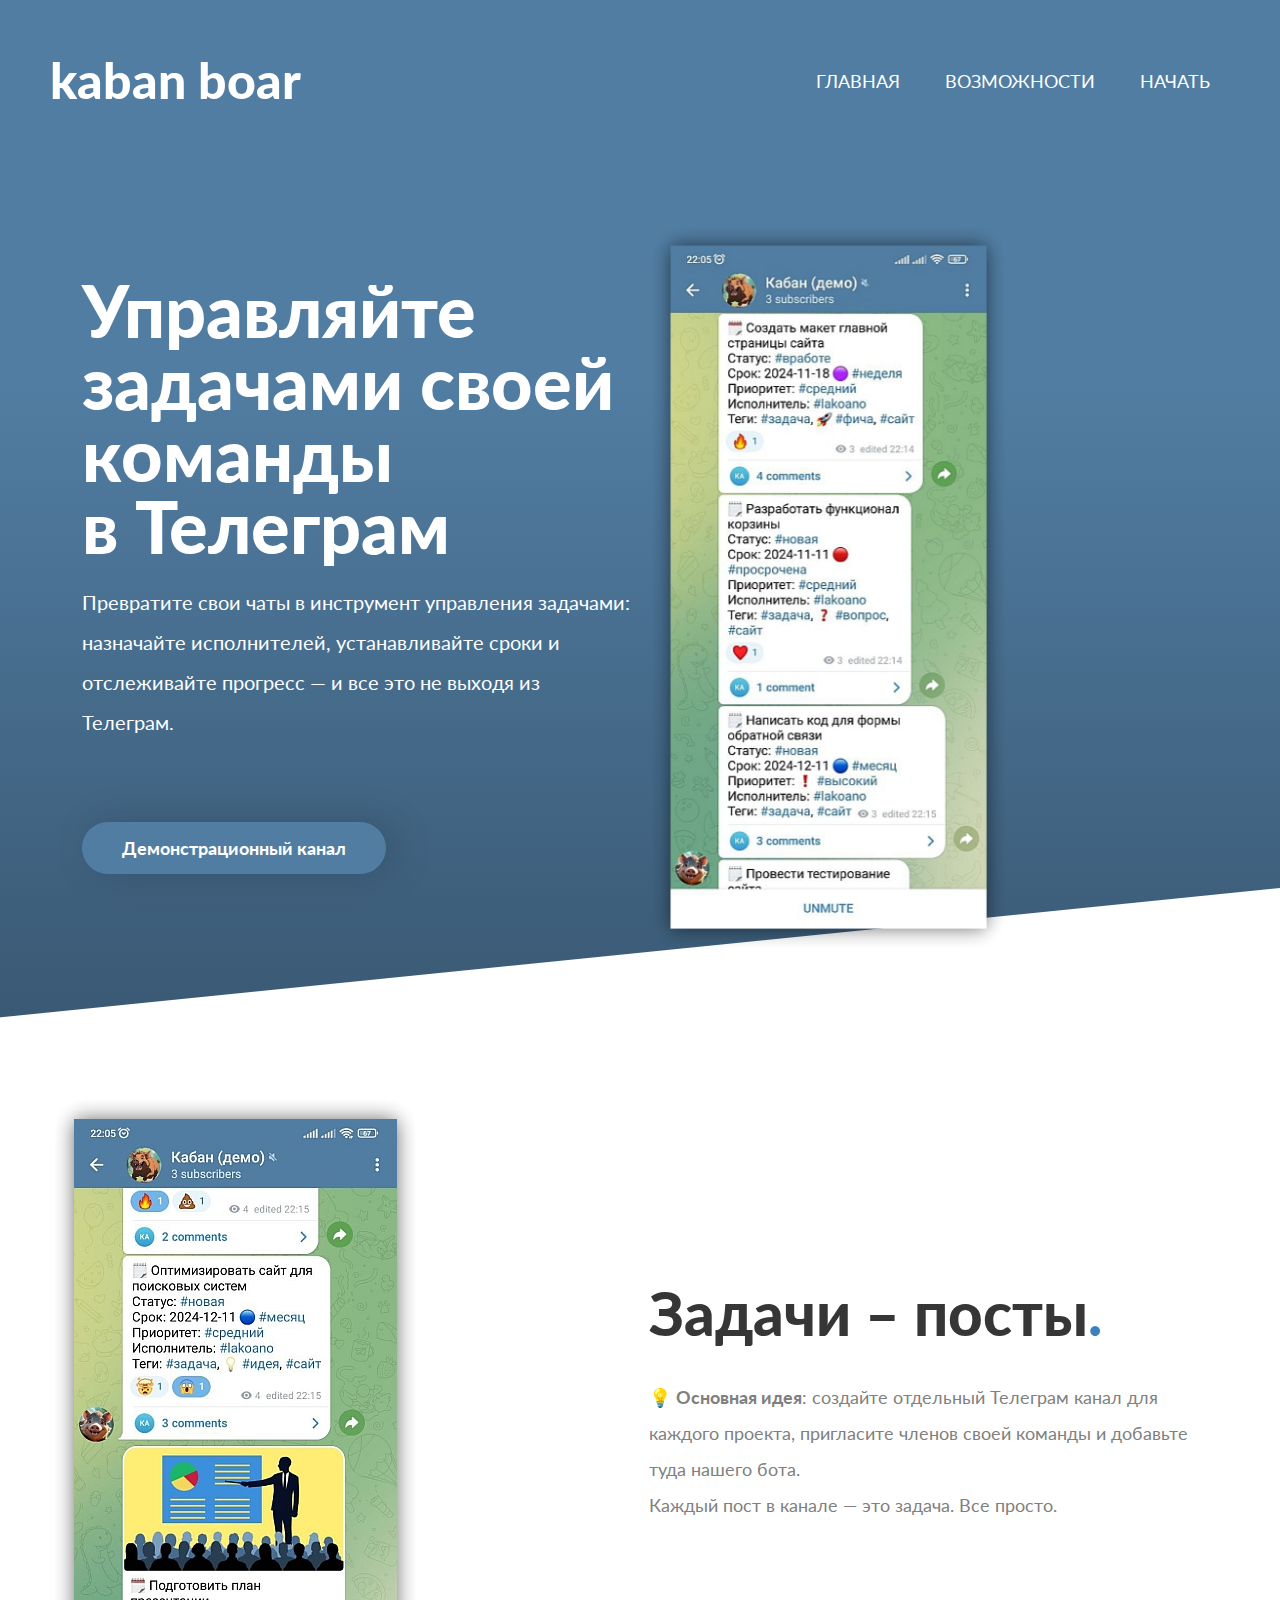
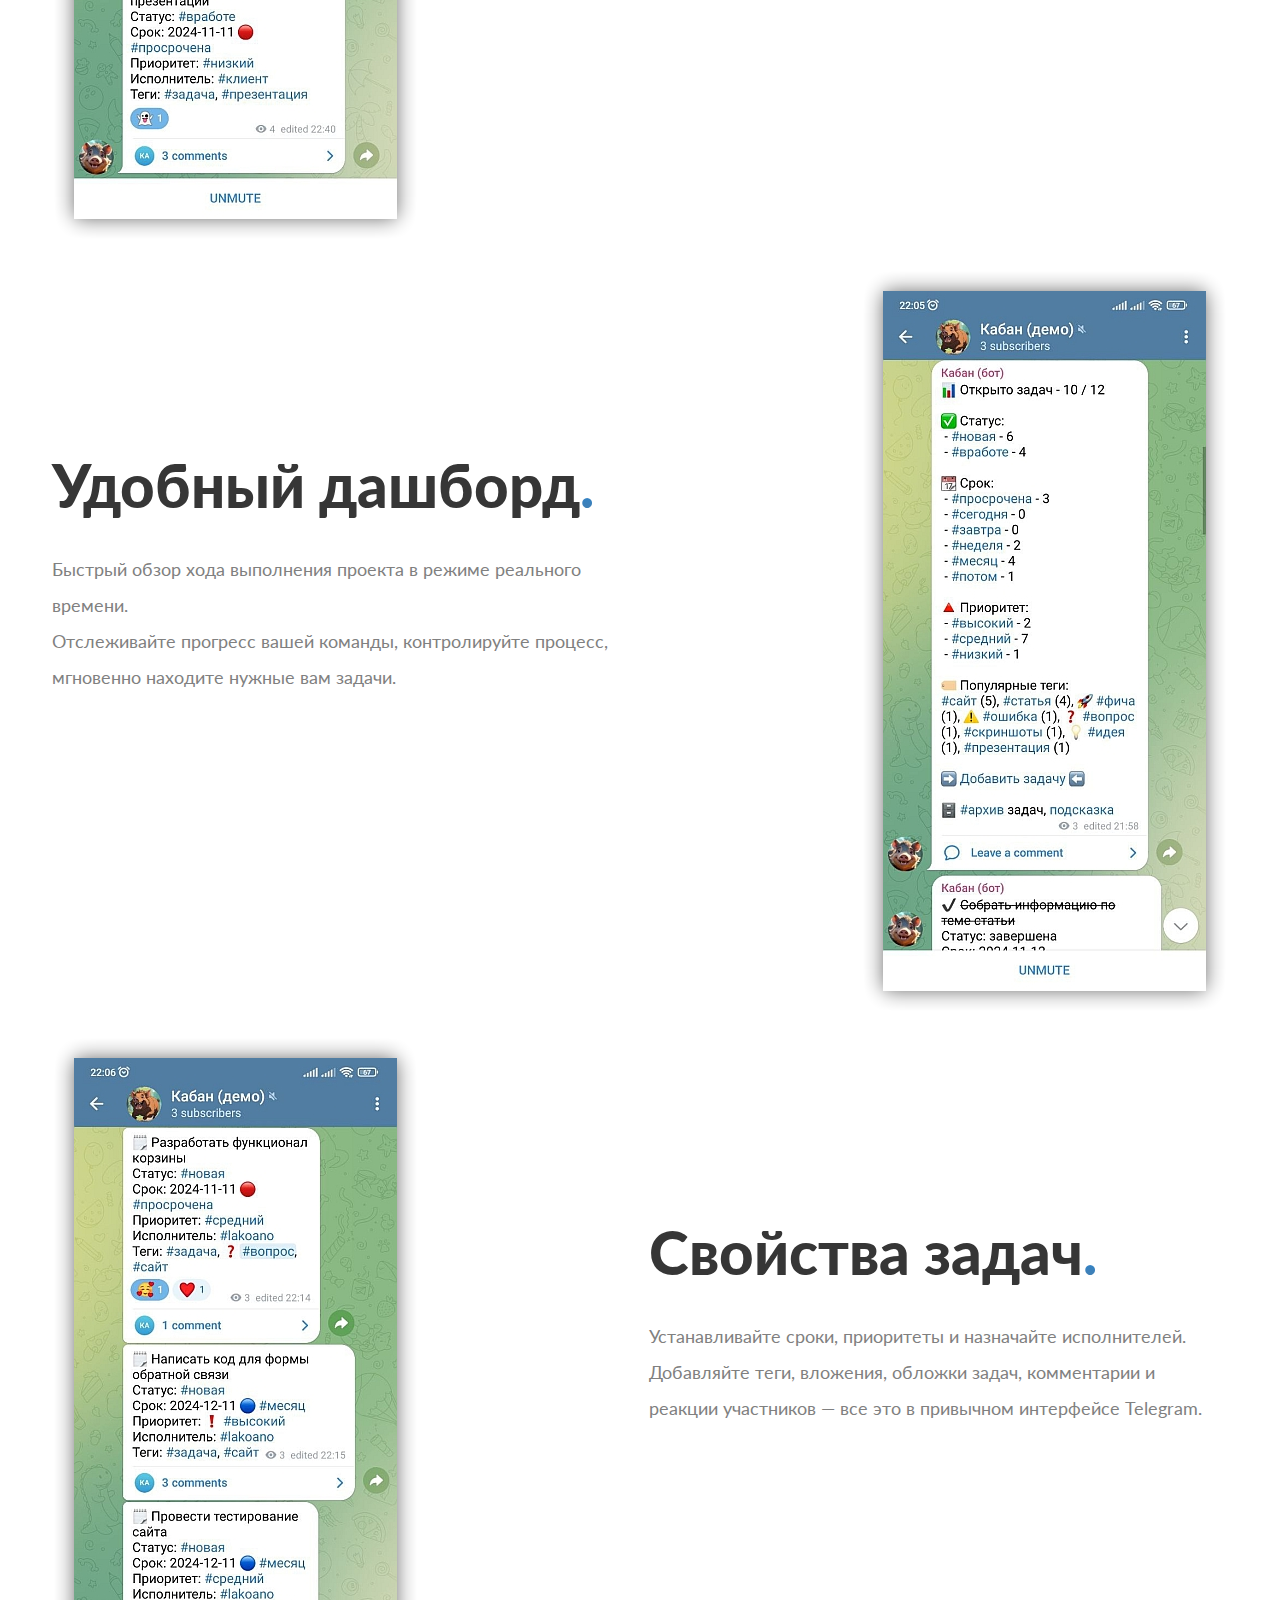
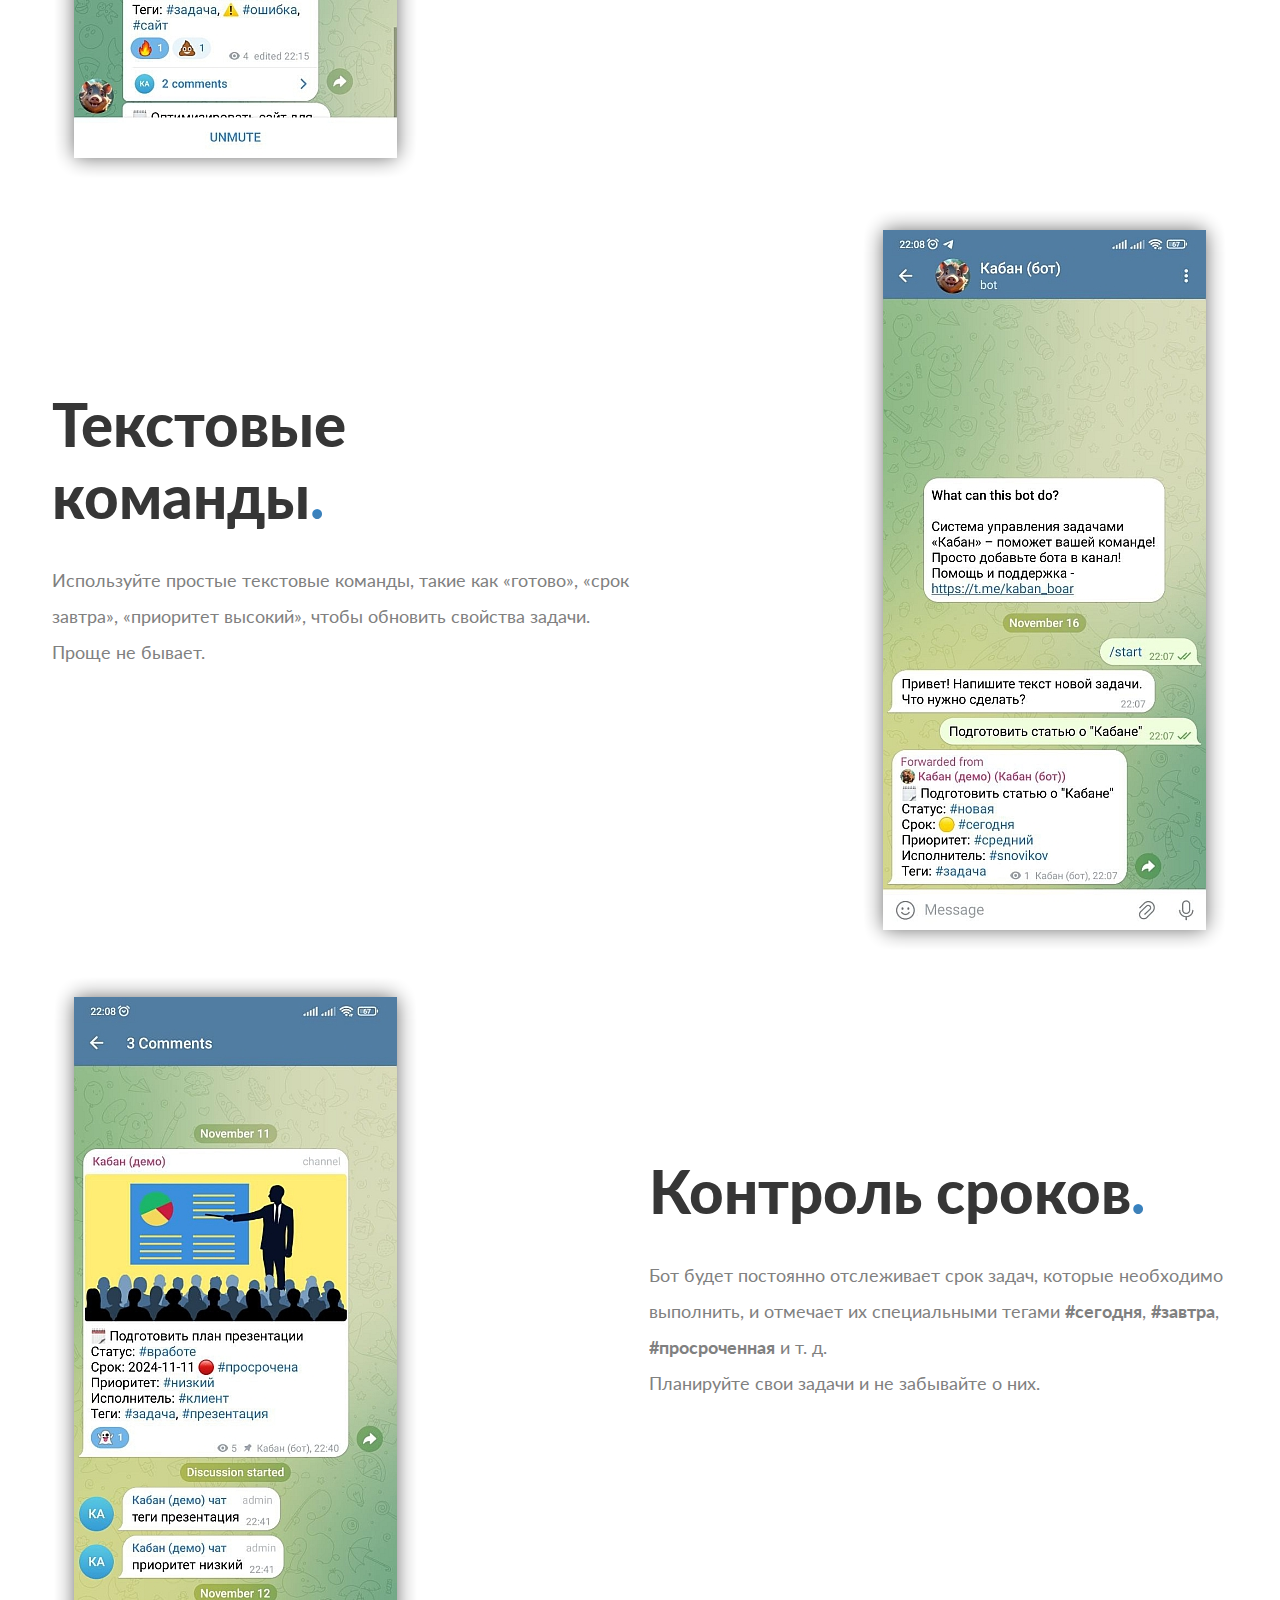
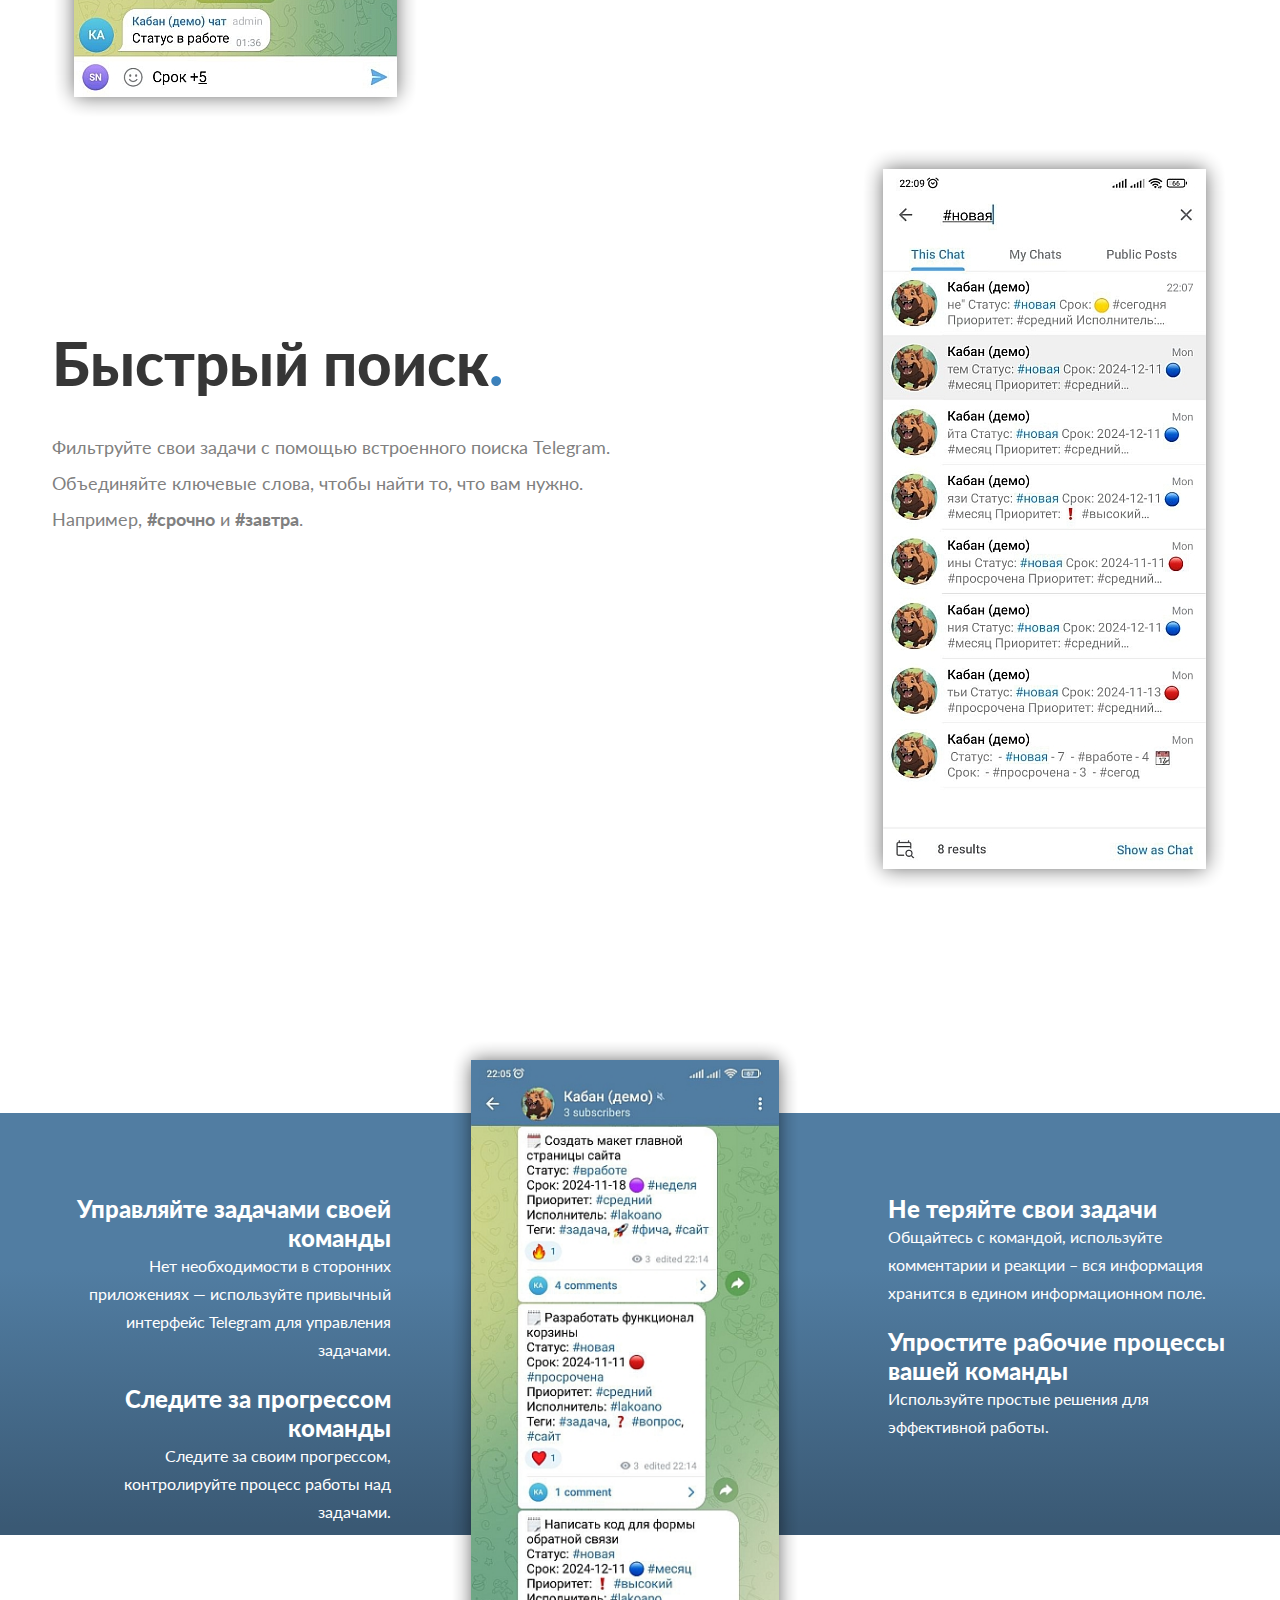
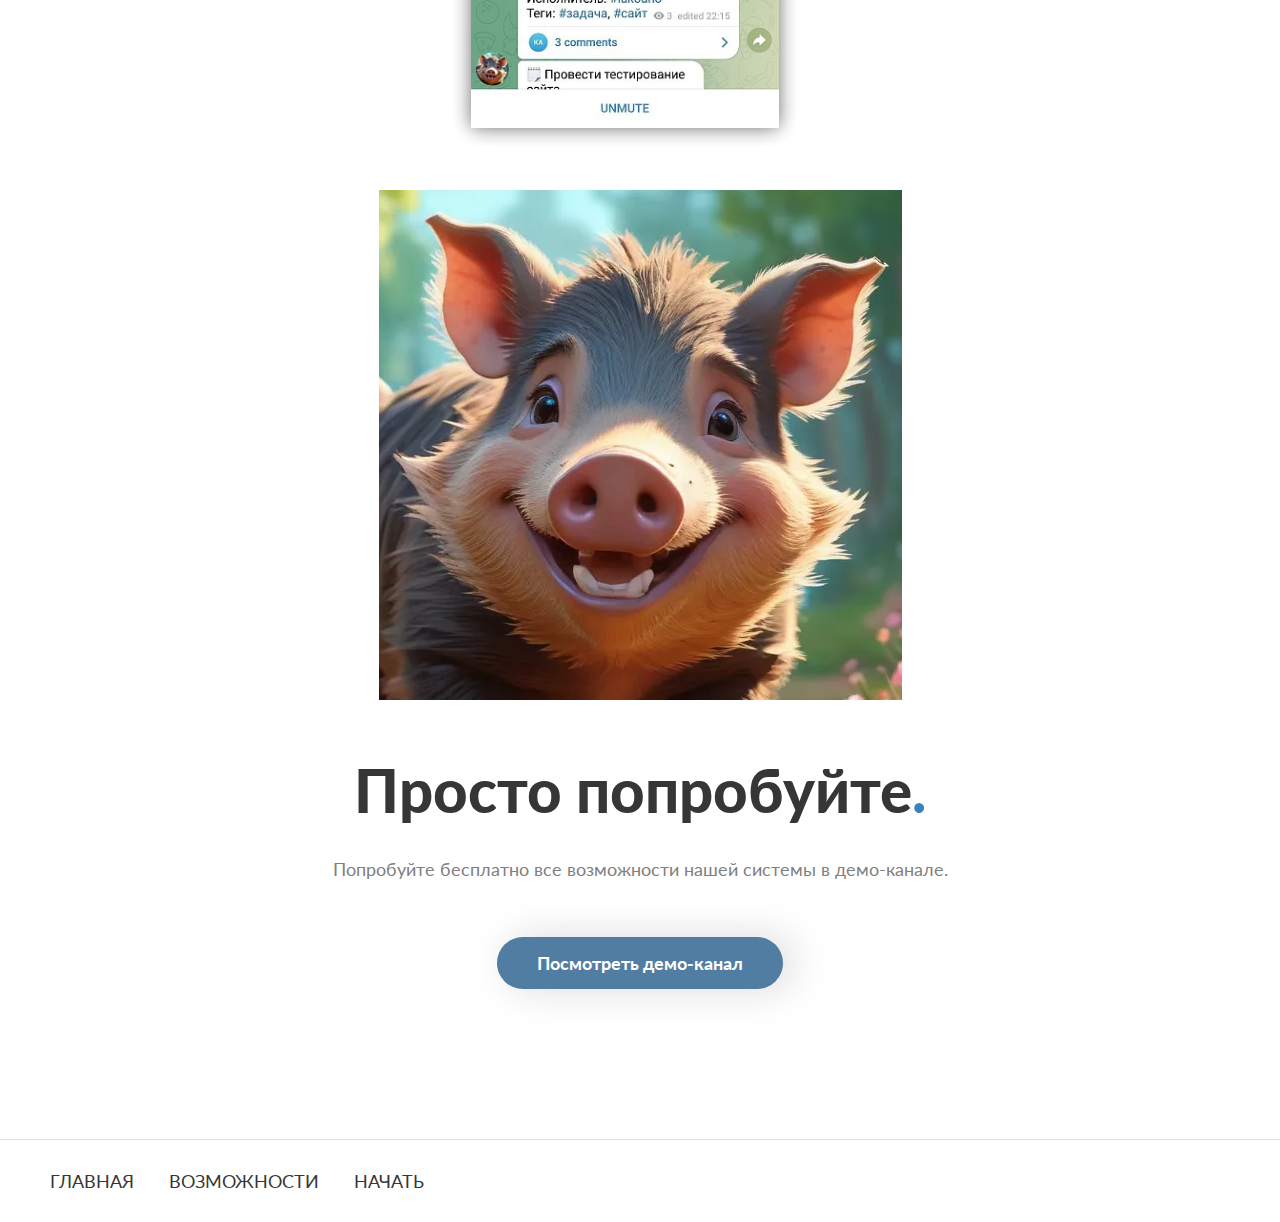
==== commit 4c735a01: "Add files via upload" ====
--- a/ru/index.html
+++ b/ru/index.html
@@ -54,21 +54,15 @@
     <header id="home">
       <nav>
         <div class="navbar-logo">
-          <a href="#" class="logo">Kaban</a>
-        </div>
-        <div id="navbar" style="display: flex; align-items: center;">
-          <a href="https://t.me/kaban_boar" class="">Попробовать в работе 🚀</a>
-<!-- 
+          <a href="#" class="logo">kaban boar</a>
+        </div>
+        <div id="navbar">
           <ul>
-            <li class="me-2"><a href="https://t.me/+HwWEuz8bNEFkY2E0">Give it a try</a>
-            <li><a href="#features">FEATURES</a></li>
-            <li><a href="#testimonial">TESTIMONIAL</a></li>
-            <li><a href="#howto">HOW TO</a></li>
-            <li><a href="#download">DOWNLOAD</a></li>
+            <li><a href="#home">ГЛАВНАЯ</a></li>
+            <li><a href="#features">ВОЗМОЖНОСТИ</a></li>
+            <li><a href="#download">НАЧАТЬ</a></li>
           </ul>
--->
-        </div>
-<!-- 
+        </div>
         <div id="mobileNav">
           <span onclick="openNav()">&#9776;</span>
         </div>
@@ -77,14 +71,11 @@
             <a href="javascript:void()" class="close-btn" onclick="closeNav()"
               >&times;</a
             >
-            <a href="#home" onclick="closeNav()">HOME</a>
-            <a href="#features" onclick="closeNav()">FEATURES</a>
-            <a href="#testimonial" onclick="closeNav()">TESTIMONIAL</a>
-            <a href="#howto" onclick="closeNav()">HOW TO</a>
-            <a href="#download" onclick="closeNav()">DOWNLOAD</a>
-          </div>
-        </div>
--->
+            <a href="#home" onclick="closeNav()">ГЛАВНАЯ</a>
+            <a href="#features" onclick="closeNav()">ВОЗМОЖНОСТИ</a>
+            <a href="#download" onclick="closeNav()">НАЧАТЬ</a>
+          </div>
+        </div>
       </nav>
       <div id="hero">
         <div class="row">
@@ -317,25 +308,14 @@
     </section>
     <!-- End: Download The App Section -->
 
-<!-- 
     <section id="footer">
       <div class="links">
         <ul>
-          <li><a href="#home">HOME</a></li>
-          <li><a href="#features">FEATURES</a></li>
-          <li><a href="#testimonial">TESTIMONIAL</a></li>
-          <li><a href="#howto">HOW TO</a></li>
-          <li><a href="#download">DOWNLOAD</a></li>
+          <li><a href="#home">ГЛАВНАЯ</a></li>
+          <li><a href="#features">ВОЗМОЖНОСТИ</a></li>
+          <li><a href="#download">НАЧАТЬ</a></li>
         </ul>
       </div>
-      <div class="language-option">
-        <select name="Languages">
-          <option value="English" selected>ENGLISH</option>
-          <option value="বাংলা">বাংলা</option>
-          <option value="हिन्दी">हिन्दी</option>
-        </select>
-      </div>
--->
     </section>
     <!-- End: Footer Section -->
 
--- a/ru/css/styles.css
+++ b/ru/css/styles.css
@@ -926,11 +926,11 @@
   .logo {
     font-size: 1.875rem;
   }
-/*
+
   #navbar {
     display: none;
   }
-*/
+
   .hero-description {
     text-align: center;
     margin-top: 0.625rem;
@@ -1101,11 +1101,11 @@
   #mobileNav {
     display: block;
   }
-/*
+
   #navbar {
     display: none;
   }
-*/
+
   #hero {
     margin: 50px 0;
   }
@@ -1287,11 +1287,11 @@
   #mobileNav span {
     font-size: 2.5rem;
   }
-/*
+
   #navbar {
     display: none;
   }
-*/
+
   .overlay-content a {
     font-size: 40px;
   }
@@ -1413,11 +1413,11 @@
   #mobileNav span {
     font-size: 2.5rem;
   }
-/*
+
   #navbar {
     display: none;
   }
-*/
+
   .overlay-content a {
     font-size: 40px;
   }
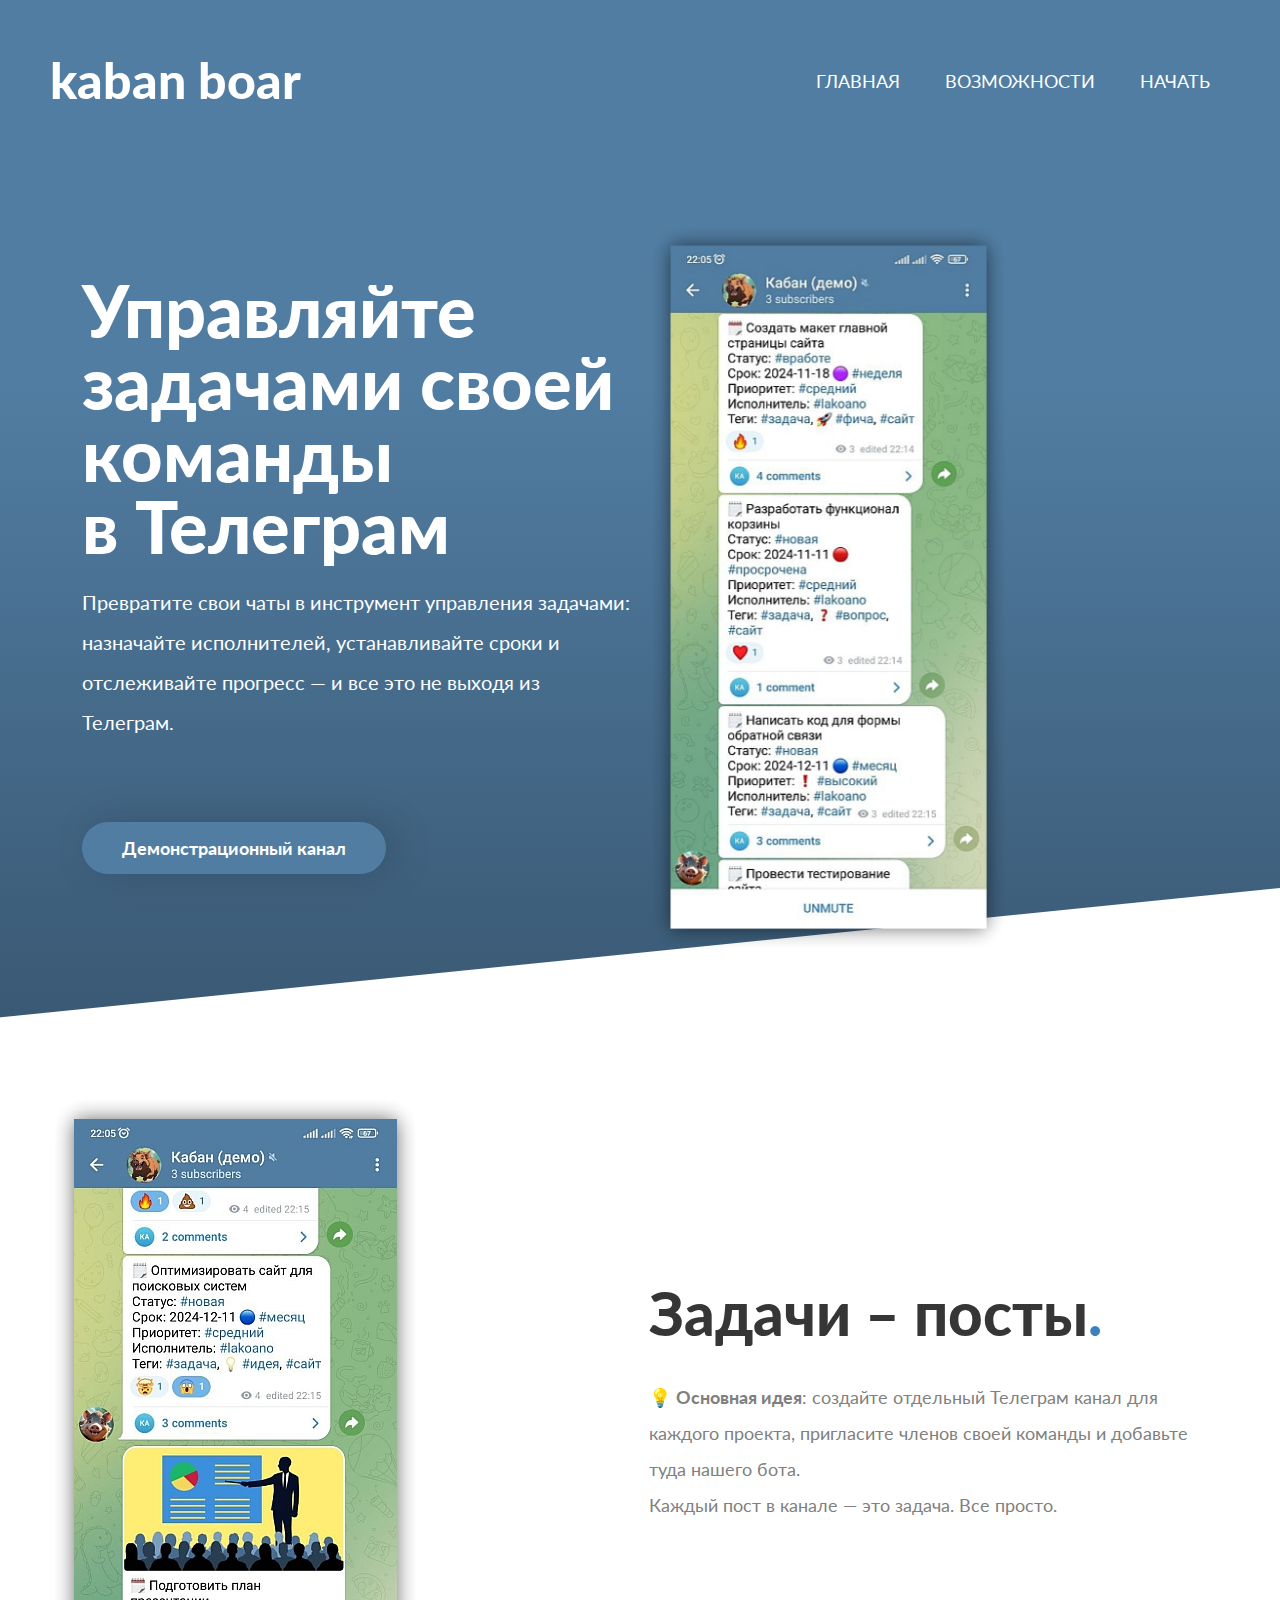
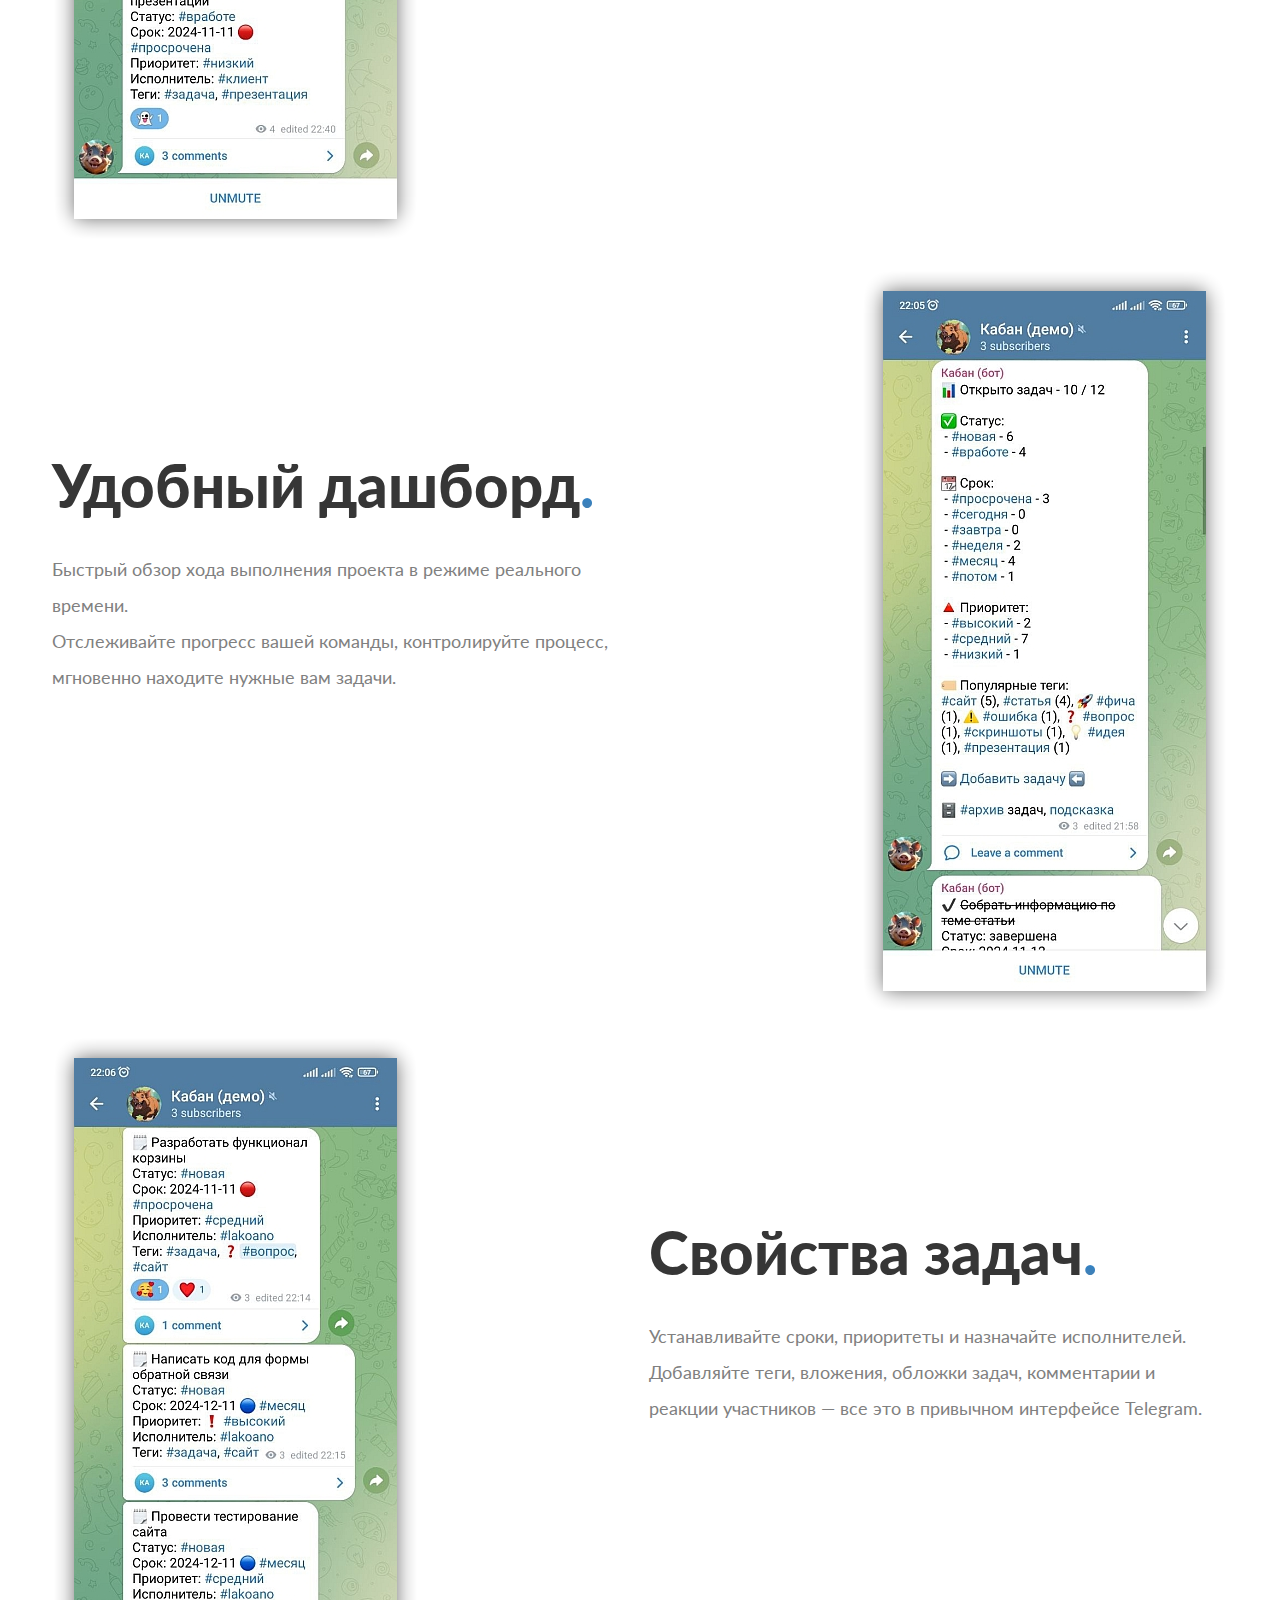
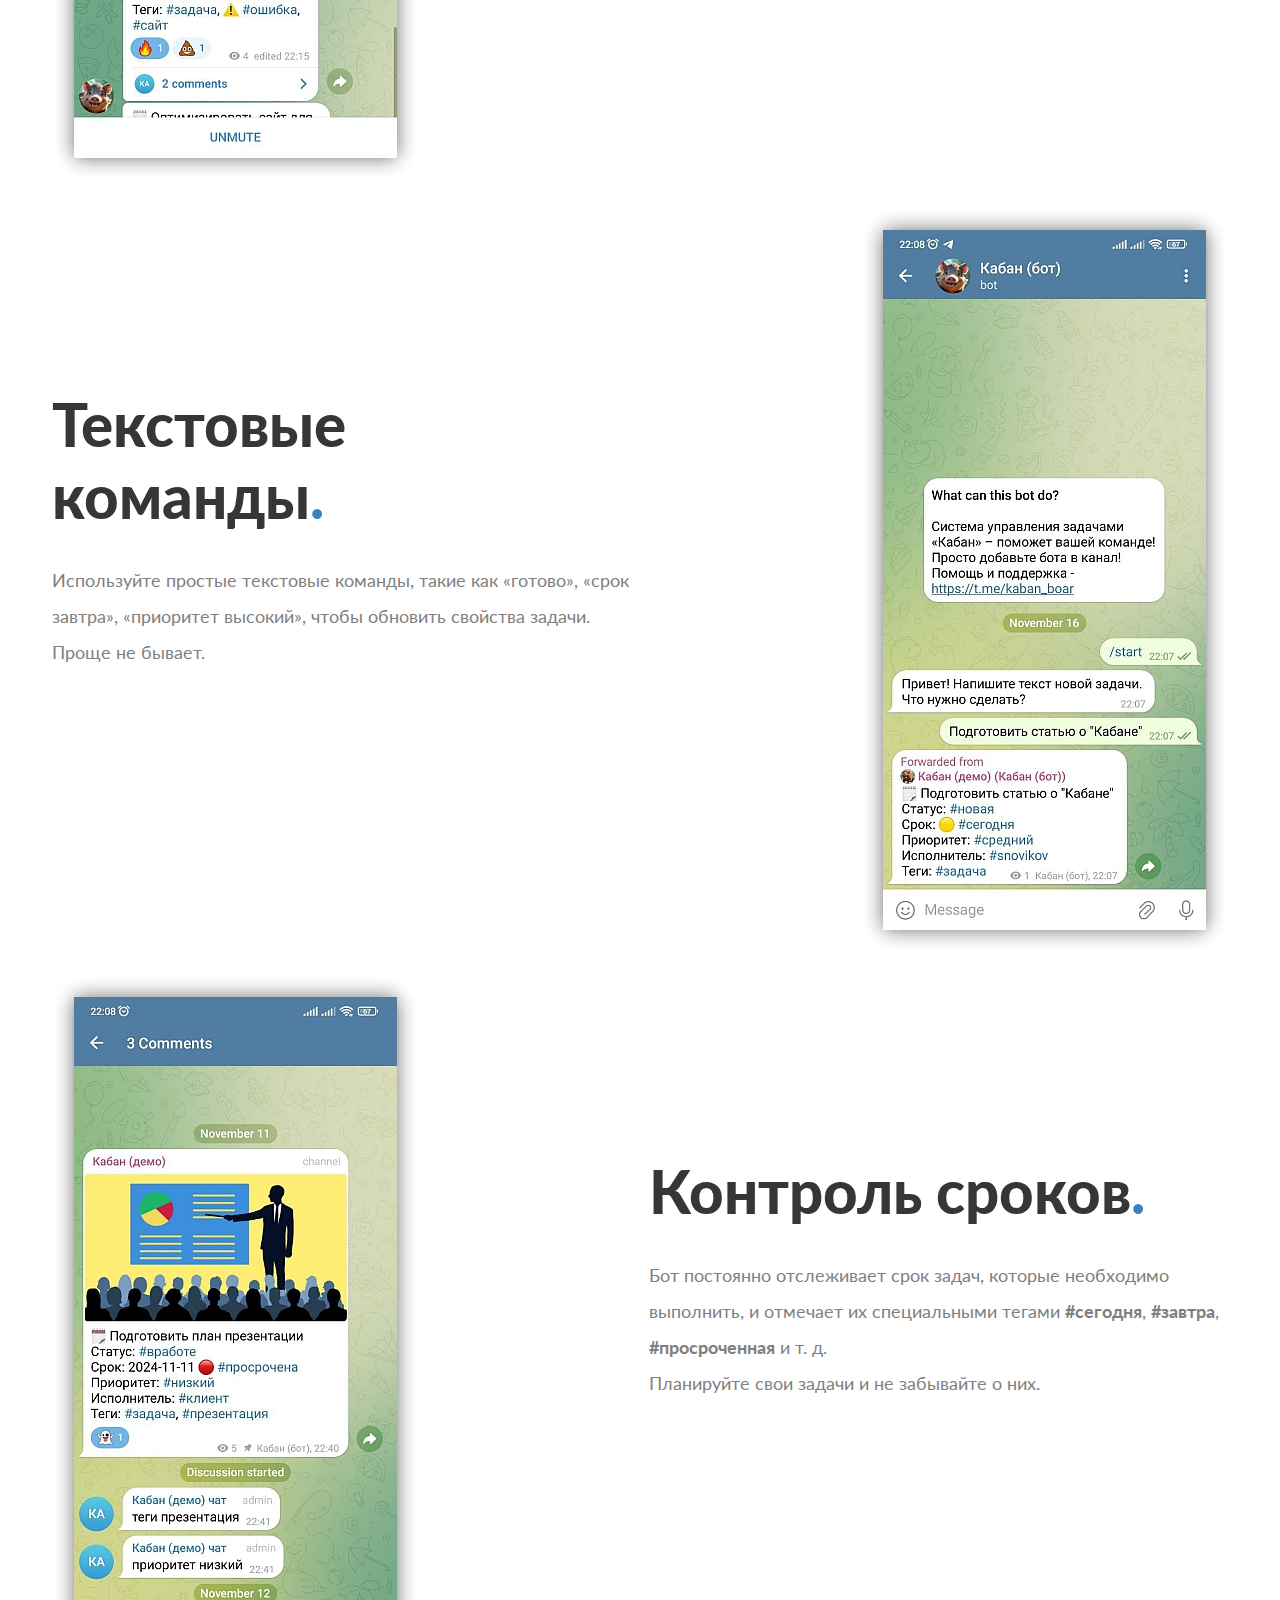
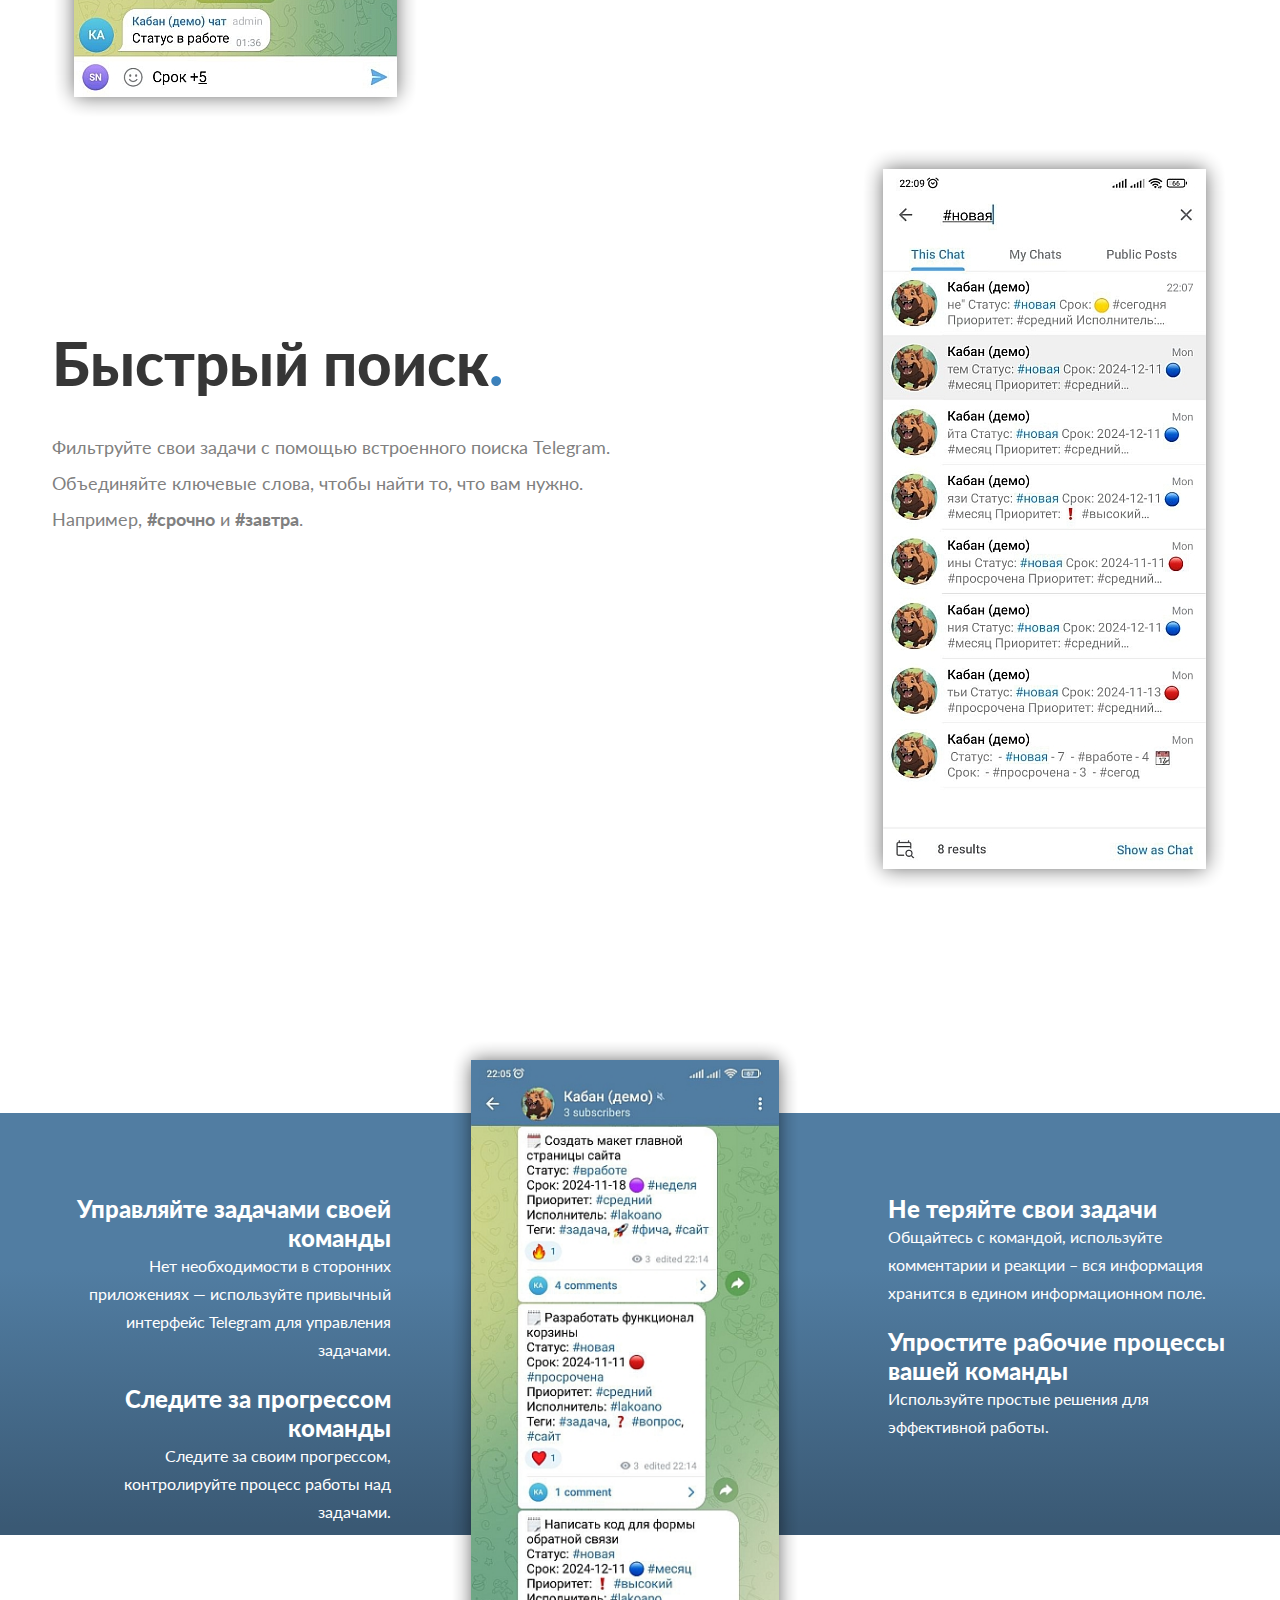
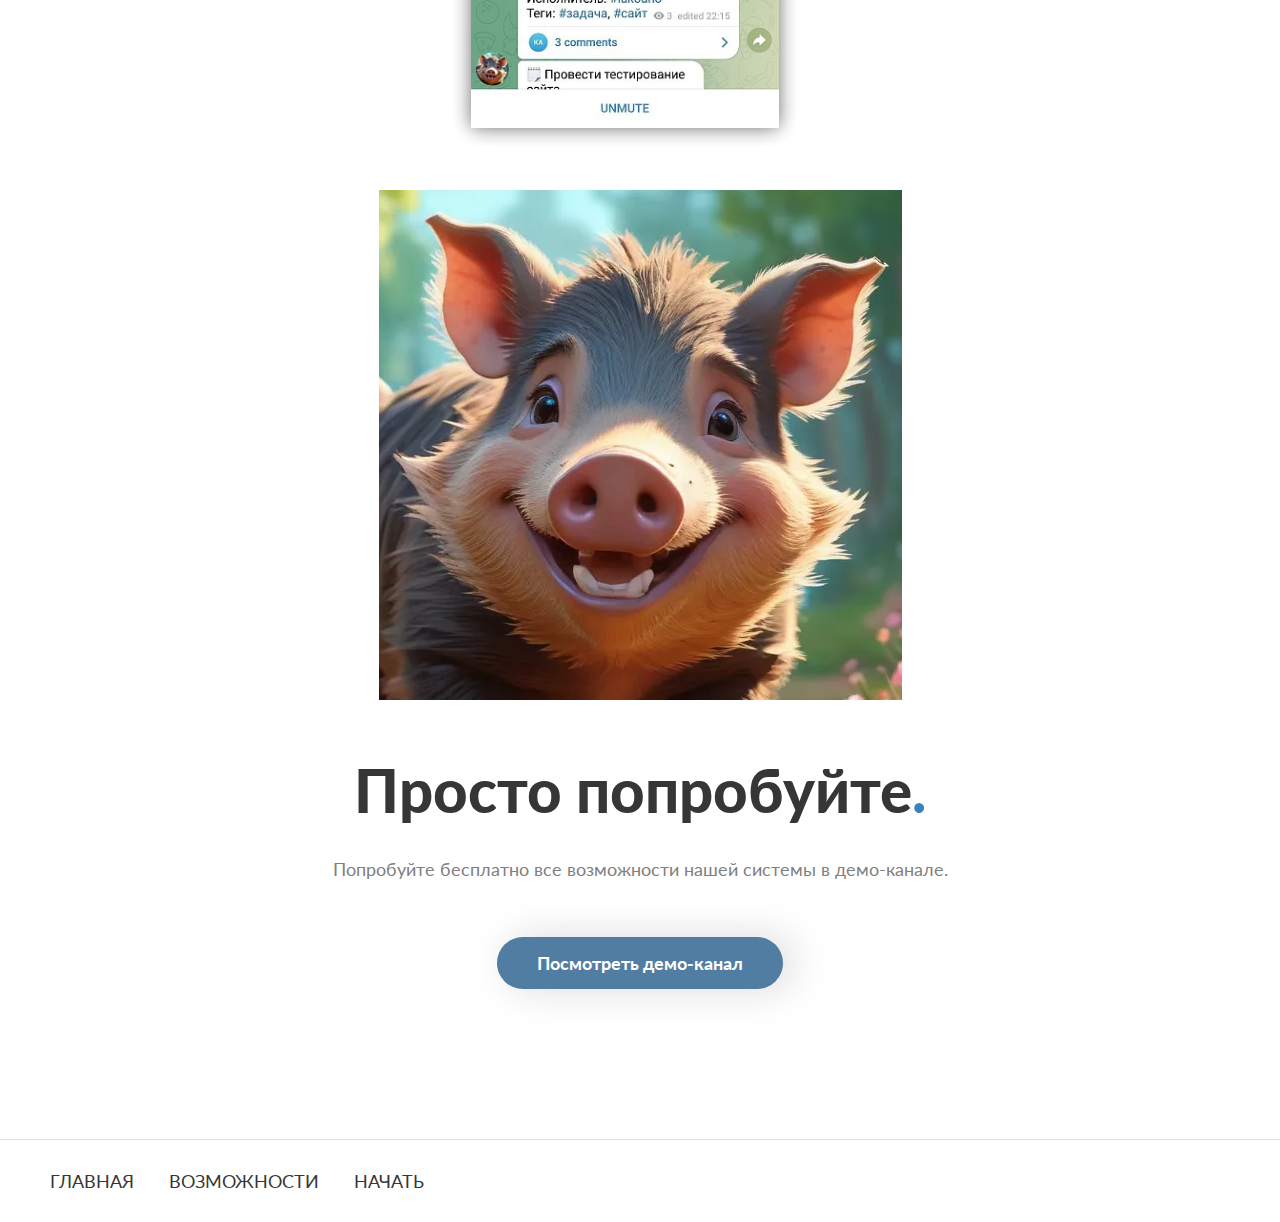
==== commit 6a1ab0dd: "Add files via upload" ====
--- a/ru/index.html
+++ b/ru/index.html
@@ -212,7 +212,7 @@
               Контроль сроков<span class="red_dot">.</span>
             </h2>
             <p class="little-description">
-              Бот будет постоянно отслеживает срок задач, которые необходимо выполнить, и отмечает их специальными тегами <b>#сегодня</b>, <b>#завтра</b>, <b>#просроченная</b> и т. д.<br> Планируйте свои задачи и не забывайте о них.
+              Бот постоянно отслеживает срок задач, которые необходимо выполнить, и отмечает их специальными тегами <b>#сегодня</b>, <b>#завтра</b>, <b>#просроченная</b> и т. д.<br> Планируйте свои задачи и не забывайте о них.
             </p>
           </div>
         </div>
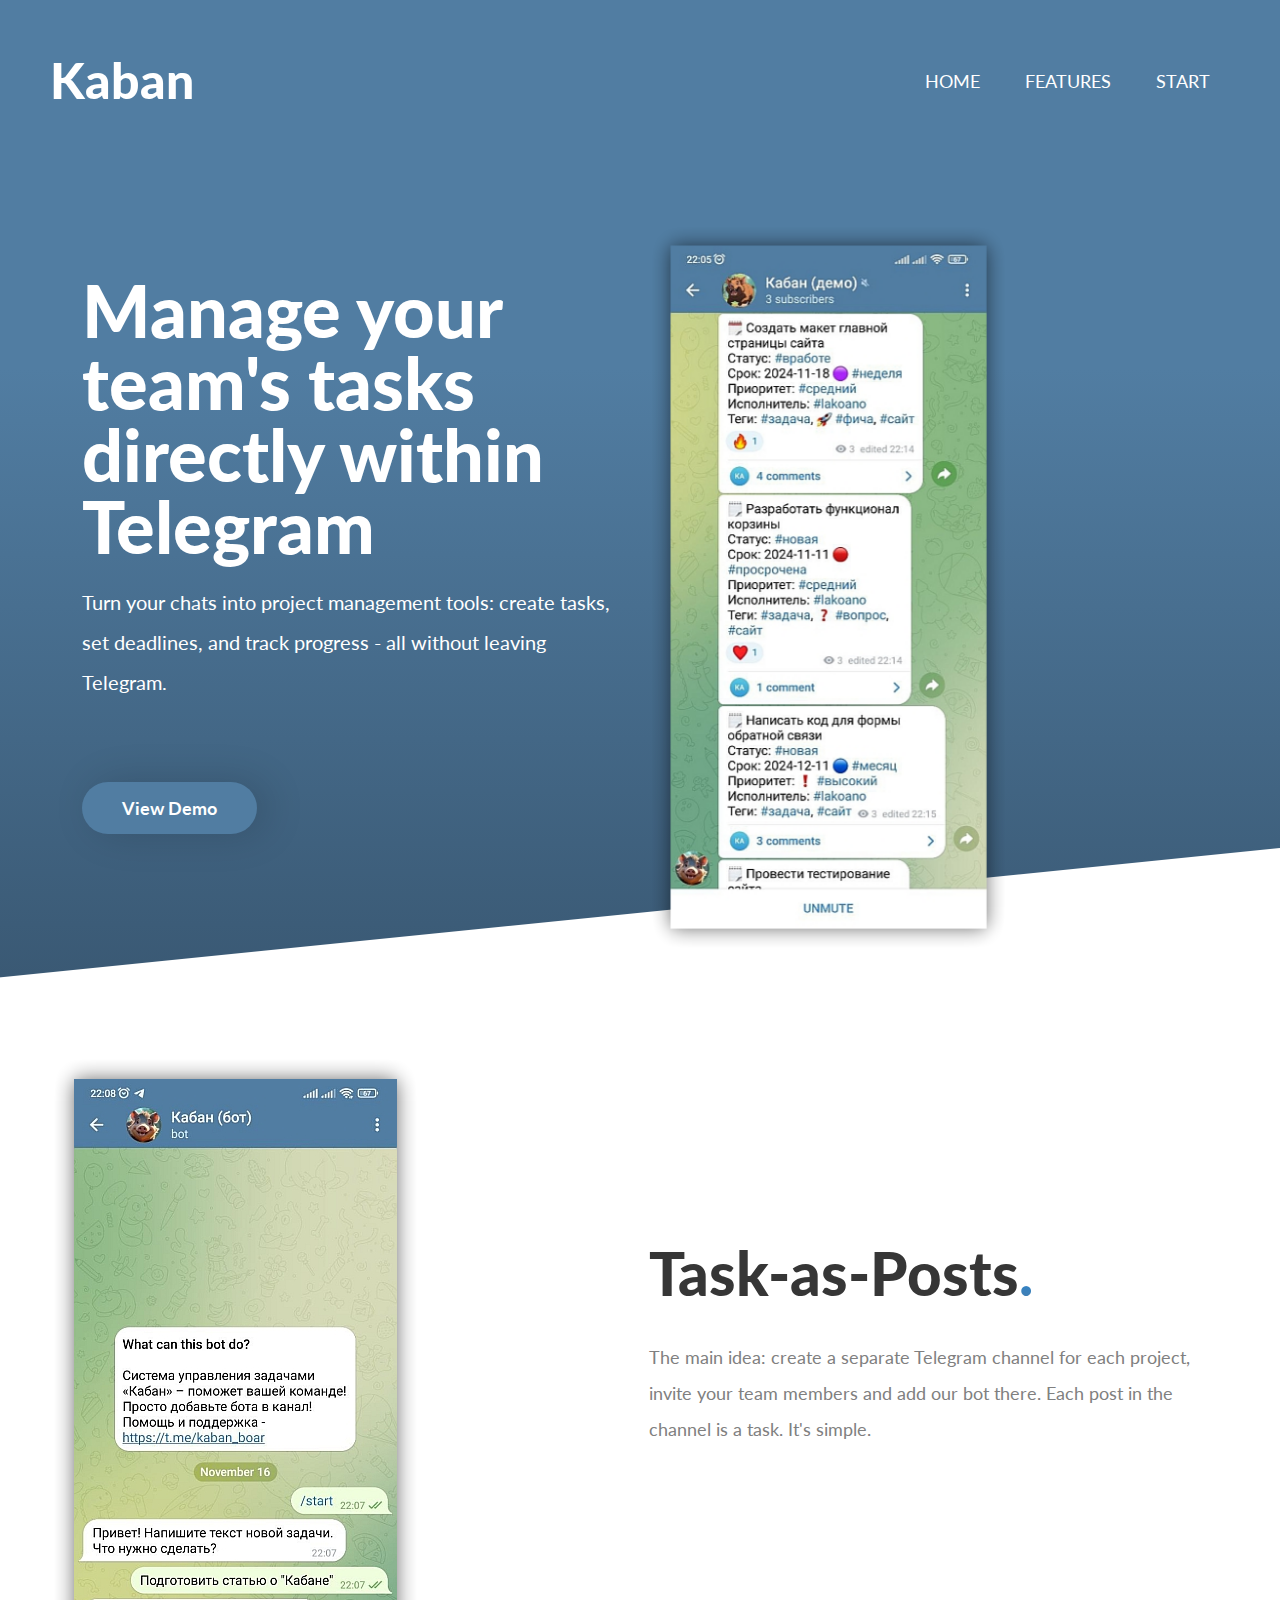
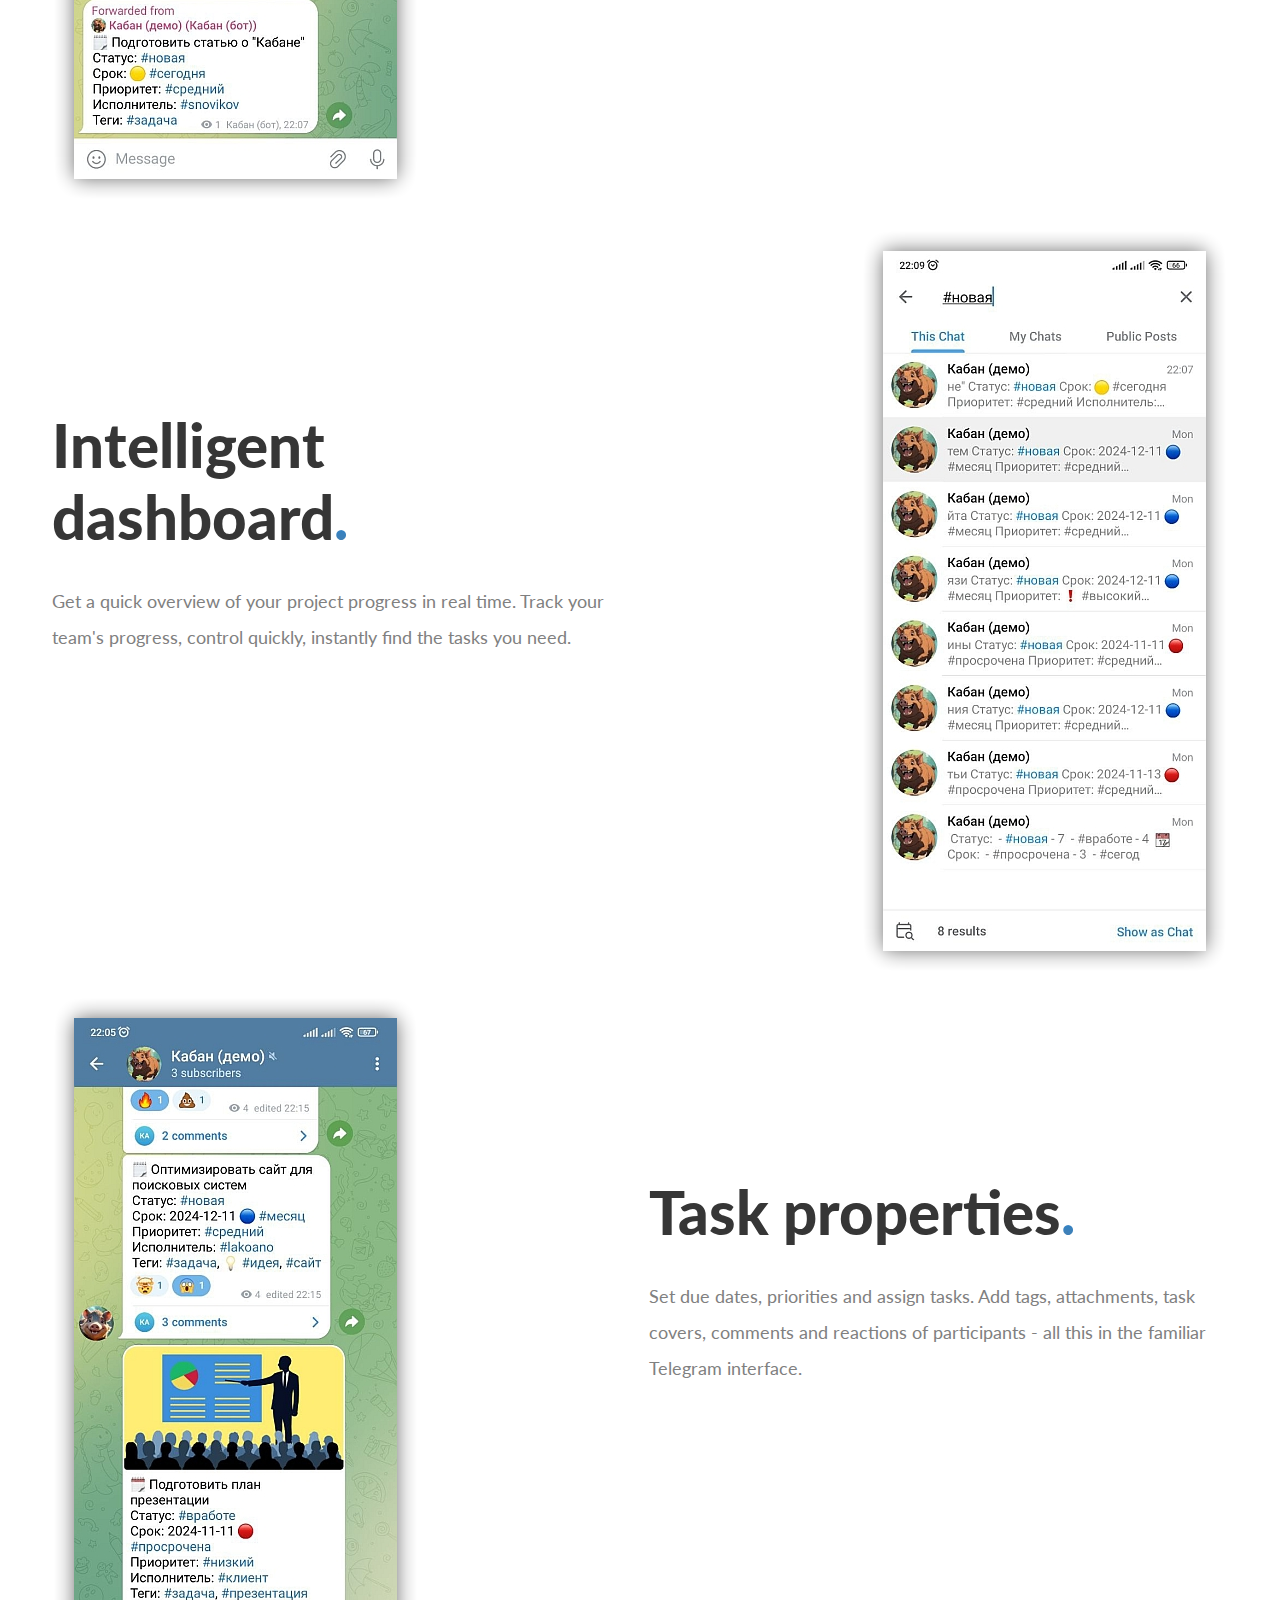
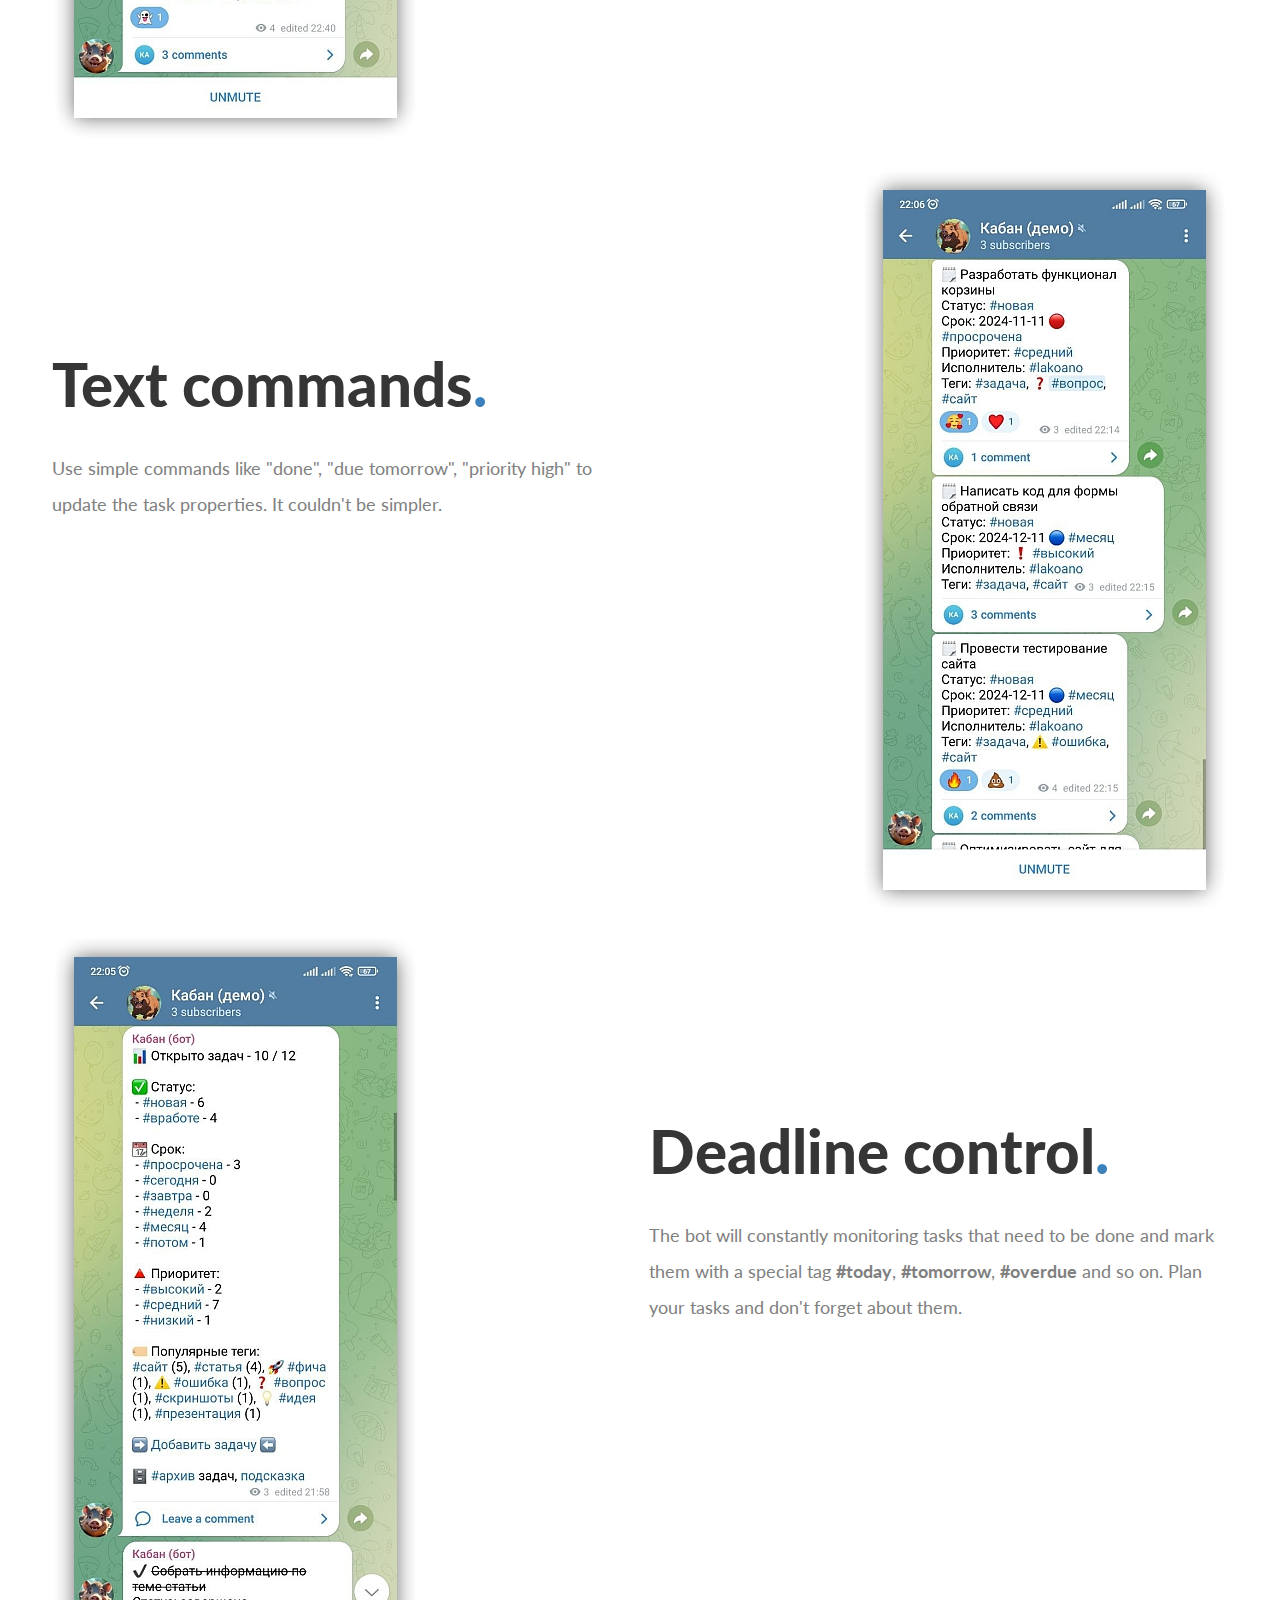
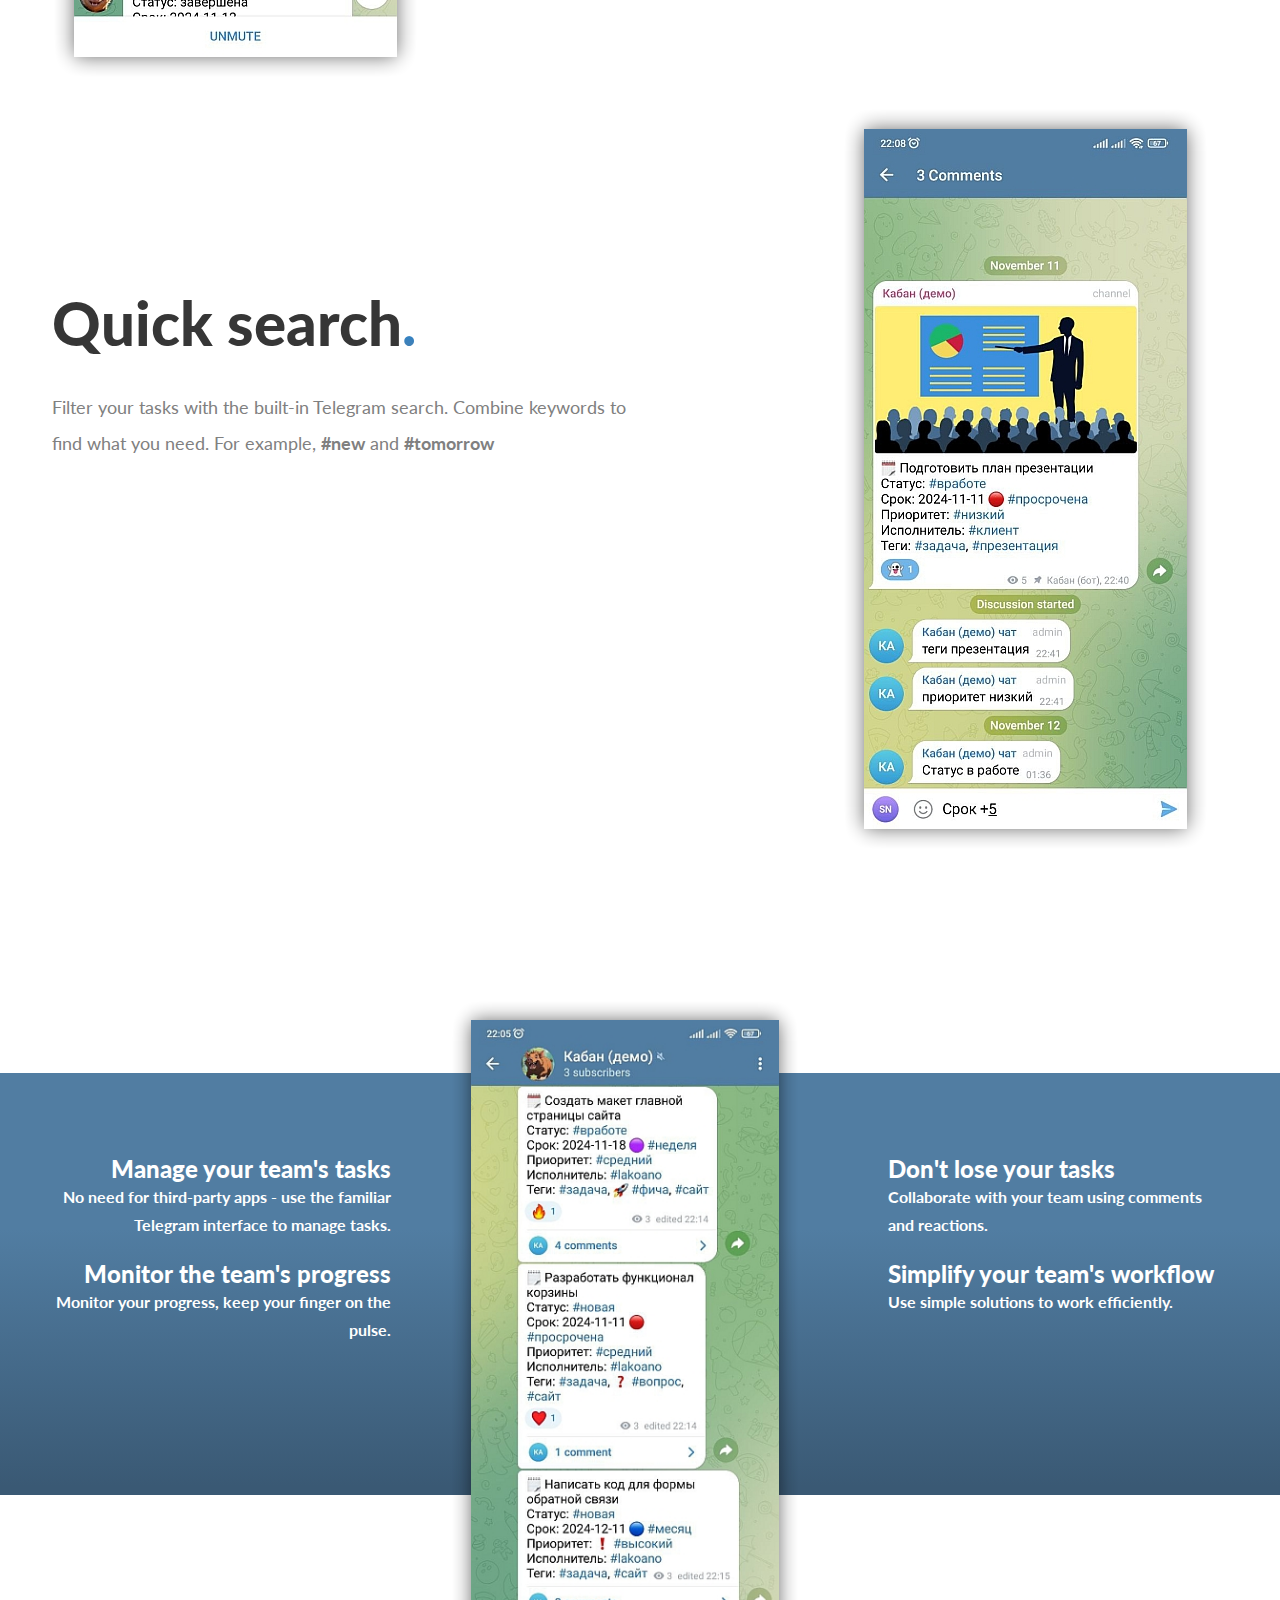
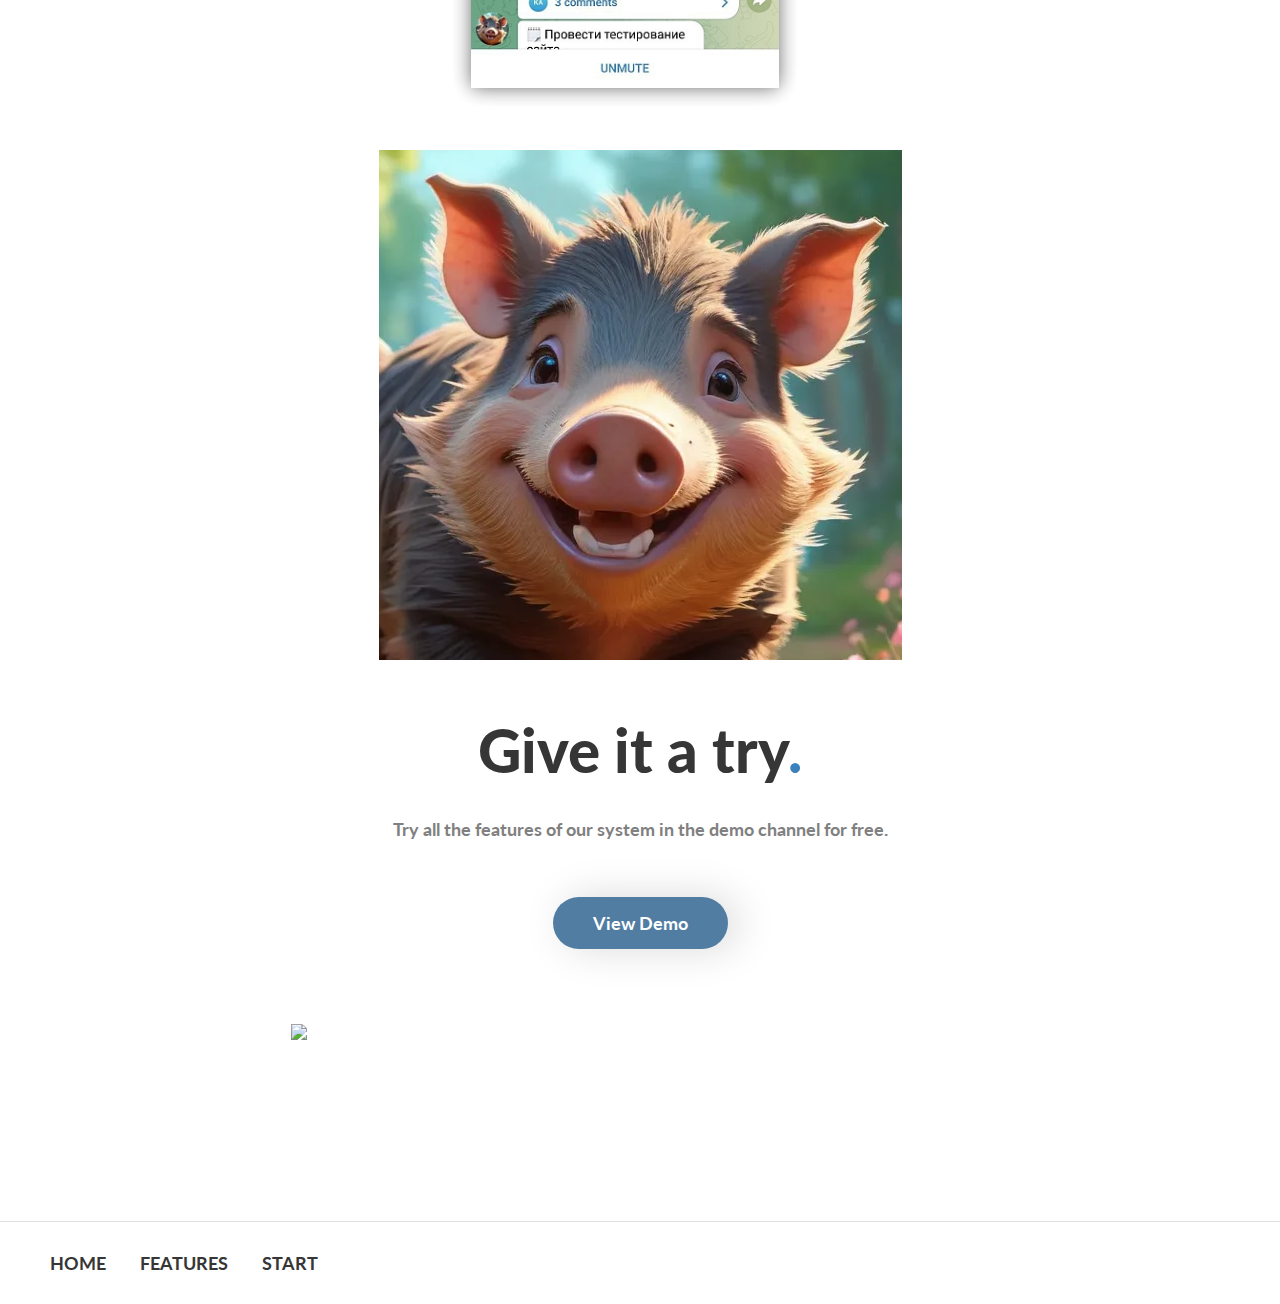
==== commit c0b0b47b: "Add files via upload" ====
--- a/ru/index.html
+++ b/ru/index.html
@@ -3,7 +3,7 @@
   <head>
     <meta charset="UTF-8" />
     <meta name="viewport" content="width=device-width, initial-scale=1.0" />
-    <title>Kaban — Система управления задачами в Телеграм</title>
+    <title>Kaban — Task management system in Telegram</title>
 
     <!-- Favicon -->
     <link rel="icon" type="image/x-icon" href="pics/icon.png">
@@ -12,10 +12,10 @@
     <!-- Required Social Preview MetaTags -->
 
     <!-- Primary Meta Tags -->
-    <meta name="title" content="Kaban — Система управления задачами в Телеграм" />
+    <meta name="title" content="Kaban — Task management system in Telegram" />
     <meta
       name="description"
-      content="Превратите свои чаты в инструмент управления задачами: создавайте задачи, устанавливайте сроки и отслеживайте прогресс — и все это не выходя из Телеграм."
+      content="Turn your chats into project management tools: create tasks, set deadlines, and track progress - all without leaving Telegram."
     />
 
     <!-- LATO — Google Font -->
@@ -54,13 +54,13 @@
     <header id="home">
       <nav>
         <div class="navbar-logo">
-          <a href="#" class="logo">kaban boar</a>
+          <a href="#" class="logo">Kaban</a>
         </div>
         <div id="navbar">
           <ul>
-            <li><a href="#home">ГЛАВНАЯ</a></li>
-            <li><a href="#features">ВОЗМОЖНОСТИ</a></li>
-            <li><a href="#download">НАЧАТЬ</a></li>
+            <li><a href="#home">HOME</a></li>
+            <li><a href="#features">FEATURES</a></li>
+            <li><a href="#download">START</a></li>
           </ul>
         </div>
         <div id="mobileNav">
@@ -68,12 +68,10 @@
         </div>
         <div id="myNav" class="mobileNavOverlay">
           <div class="overlay-content">
-            <a href="javascript:void()" class="close-btn" onclick="closeNav()"
-              >&times;</a
-            >
-            <a href="#home" onclick="closeNav()">ГЛАВНАЯ</a>
-            <a href="#features" onclick="closeNav()">ВОЗМОЖНОСТИ</a>
-            <a href="#download" onclick="closeNav()">НАЧАТЬ</a>
+            <a href="javascript:void()" class="close-btn" onclick="closeNav()">&times;</a>
+            <a href="#home" onclick="closeNav()">HOME</a>
+            <a href="#features" onclick="closeNav()">FEATURES</a>
+            <a href="#download" onclick="closeNav()">START</a>
           </div>
         </div>
       </nav>
@@ -82,14 +80,14 @@
           <div class="col span_1_of_2">
             <div class="hero-description">
               <h1>
-                Управляйте задачами своей команды<br />
-                в Телеграм
+                Manage your team's tasks<br />
+                directly within Telegram
               </h1>
               <p>
-                Превратите свои чаты в инструмент управления задачами: назначайте исполнителей, устанавливайте сроки и отслеживайте прогресс — и все это не выходя из Телеграм.
-              </p>
-
-              <a href="https://t.me/kaban_boar" class="btn"><span class="download-btn">Демонстрационный канал</span></a>
+                Turn your chats into project management tools: create tasks, set deadlines, and track progress - all without leaving Telegram.
+              </p>
+
+              <a href="https://t.me/+YpAl3cgvblVhMzM0" class="btn"><span class="download-btn">View Demo</span></a>
             </div>
           </div>
           <div class="col span_1_of_2">
@@ -135,16 +133,50 @@
       <div class="row">
         <div class="col span_1_of_2">
           <div class="features-images">
+            <img class="features_1" src="pics/5.png" alt="" />
+          </div>
+        </div>
+        <div class="col span_1_of_2">
+          <div class="section-description features-description col1">
+            <h2 class="stylish_heading">
+              Task-as-Posts<span class="red_dot">.</span>
+            </h2>
+            <p class="little-description">
+              The main idea: create a separate Telegram channel for each project, invite your team members and add our bot there. Each post in the channel is a task. It's simple.
+            </p>
+          </div>
+        </div>
+      </div>
+      <div class="row second-features-row">
+        <div class="col span_1_of_2">
+          <div class="section-description features-description">
+            <h2 class="stylish_heading">
+              Intelligent dashboard<span class="red_dot">.</span>
+            </h2>
+            <p class="little-description">
+              Get a quick overview of your project progress in real time. Track your team's progress, control quickly, instantly find the tasks you need.
+            </p>
+          </div>
+        </div>
+        <div class="col span_1_of_2">
+          <div class="features-images">
+            <img class="features_3" src="pics/7.png" alt="" />
+          </div>
+        </div>
+      </div>
+      <div class="row">
+        <div class="col span_1_of_2">
+          <div class="features-images">
             <img class="features_1" src="pics/2.png" alt="" />
           </div>
         </div>
         <div class="col span_1_of_2">
           <div class="section-description features-description col1">
             <h2 class="stylish_heading">
-              Задачи – посты<span class="red_dot">.</span>
-            </h2>
-            <p class="little-description">
-              💡 <b>Основная идея</b>: создайте отдельный Телеграм канал для каждого проекта, пригласите членов своей команды и добавьте туда нашего бота. <br>Каждый пост в канале — это задача. Все просто.
+              Task properties<span class="red_dot">.</span>
+            </h2>
+            <p class="little-description">
+              Set due dates, priorities and assign tasks. Add tags, attachments, task covers, comments and reactions of participants - all this in the familiar Telegram interface.
             </p>
           </div>
         </div>
@@ -153,32 +185,32 @@
         <div class="col span_1_of_2">
           <div class="section-description features-description">
             <h2 class="stylish_heading">
-              Удобный дашборд<span class="red_dot">.</span>
-            </h2>
-            <p class="little-description">
-              Быстрый обзор хода выполнения проекта в режиме реального времени. <br> Отслеживайте прогресс вашей команды, контролируйте процесс, мгновенно находите нужные вам задачи.
-            </p>
-          </div>
-        </div>
-        <div class="col span_1_of_2">
-          <div class="features-images">
-            <img class="features_3" src="pics/3.png" alt="" />
-          </div>
-        </div>
-      </div>
-      <div class="row">
-        <div class="col span_1_of_2">
-          <div class="features-images">
-            <img class="features_1" src="pics/4.png" alt="" />
+              Text commands<span class="red_dot">.</span>
+            </h2>
+            <p class="little-description">
+              Use simple commands like "done", "due tomorrow", "priority high" to update the task properties. It couldn't be simpler.
+            </p>
+          </div>
+        </div>
+        <div class="col span_1_of_2">
+          <div class="features-images">
+            <img class="features_3" src="pics/4.png" alt="" />
+          </div>
+        </div>
+      </div>
+      <div class="row">
+        <div class="col span_1_of_2">
+          <div class="features-images">
+            <img class="features_1" src="pics/3.png" alt="" />
           </div>
         </div>
         <div class="col span_1_of_2">
           <div class="section-description features-description col1">
             <h2 class="stylish_heading">
-              Свойства задач<span class="red_dot">.</span>
-            </h2>
-            <p class="little-description">
-              Устанавливайте сроки, приоритеты и назначайте исполнителей. Добавляйте теги, вложения, обложки задач, комментарии и реакции участников — все это в привычном интерфейсе Telegram.
+              Deadline control<span class="red_dot">.</span>
+            </h2>
+            <p class="little-description">
+              The bot will constantly monitoring tasks that need to be done and mark them with a special tag <b>#today</b>, <b>#tomorrow</b>, <b>#overdue</b> and so on. Plan your tasks and don't forget about them.
             </p>
           </div>
         </div>
@@ -187,50 +219,16 @@
         <div class="col span_1_of_2">
           <div class="section-description features-description">
             <h2 class="stylish_heading">
-              Текстовые команды<span class="red_dot">.</span>
-            </h2>
-            <p class="little-description">
-              Используйте простые текстовые команды, такие как «готово», «срок завтра», «приоритет высокий», чтобы обновить свойства задачи. Проще не бывает.
-            </p>
-          </div>
-        </div>
-        <div class="col span_1_of_2">
-          <div class="features-images">
-            <img class="features_3" src="pics/5.png" alt="" />
-          </div>
-        </div>
-      </div>
-      <div class="row">
-        <div class="col span_1_of_2">
-          <div class="features-images">
-            <img class="features_1" src="pics/6.png" alt="" />
-          </div>
-        </div>
-        <div class="col span_1_of_2">
-          <div class="section-description features-description col1">
-            <h2 class="stylish_heading">
-              Контроль сроков<span class="red_dot">.</span>
-            </h2>
-            <p class="little-description">
-              Бот постоянно отслеживает срок задач, которые необходимо выполнить, и отмечает их специальными тегами <b>#сегодня</b>, <b>#завтра</b>, <b>#просроченная</b> и т. д.<br> Планируйте свои задачи и не забывайте о них.
-            </p>
-          </div>
-        </div>
-      </div>
-      <div class="row second-features-row">
-        <div class="col span_1_of_2">
-          <div class="section-description features-description">
-            <h2 class="stylish_heading">
-              Быстрый поиск<span class="red_dot">.</span>
-            </h2>
-            <p class="little-description">
-              Фильтруйте свои задачи с помощью встроенного поиска Telegram. Объединяйте ключевые слова, чтобы найти то, что вам нужно. Например, <b>#срочно</b> и <b>#завтра</b>.
-            </p>
-          </div>
-        </div>
-        <div class="col span_1_of_2">
-          <div class="features-images">
-            <img class="features_3" src="pics/7.png" alt="" />
+              Quick search<span class="red_dot">.</span>
+            </h2>
+            <p class="little-description">
+              Filter your tasks with the built-in Telegram search. Combine keywords to find what you need. For example, <b>#new</b> and <b>#tomorrow</b.
+            </p>
+          </div>
+        </div>
+        <div class="col span_1_of_2">
+          <div class="features-images">
+            <img class="features_3" src="pics/6.png" alt="" />
           </div>
         </div>
       </div>
@@ -243,9 +241,9 @@
         <div class="col span_1_of_3 first-col">
           <div class="first-item">
             <div class="item-description">
-              <h4>Управляйте задачами своей команды</h4>
-              <p>
-                Нет необходимости в сторонних приложениях — используйте привычный интерфейс Telegram для управления задачами.
+              <h4>Manage your team's tasks</h4>
+              <p>
+                No need for third-party apps - use the familiar Telegram interface to manage tasks.
               </p>
             </div>
             <div class="item-icon1">
@@ -253,9 +251,9 @@
           </div>
           <div class="first-item">
             <div class="item-description">
-              <h4>Следите за прогрессом команды</h4>
-              <p>
-                Следите за своим прогрессом, контролируйте процесс работы над задачами.
+              <h4>Monitor the team's progress</h4>
+              <p>
+                Monitor your progress, keep your finger on the pulse.
               </p>
             </div>
             <div class="item-icon1">
@@ -270,9 +268,9 @@
             <div class="item-icon2">
             </div>
             <div class="item-description">
-              <h4>Не теряйте свои задачи</h4>
-              <p>
-                Общайтесь с командой, используйте комментарии и реакции – вся информация хранится в едином информационном поле.
+              <h4>Don't lose your tasks</h4>
+              <p>
+                Collaborate with your team using comments and reactions. 
               </p>
             </div>
           </div>
@@ -280,9 +278,9 @@
             <div class="item-icon2">
             </div>
             <div class="item-description">
-              <h4>Упростите рабочие процессы вашей команды</h4>
-              <p>
-                Используйте простые решения для эффективной работы.
+              <h4>Simplify your team's workflow</h4>
+              <p>
+                Use simple solutions to work efficiently.
               </p>
             </div>
           </div>
@@ -296,13 +294,15 @@
       <div class="row">
         <img class="app-logo" src="pics/boar.png" alt="" />
         <h2 class="stylish_heading">
-          Просто попробуйте<span class="red_dot">.</span>
+          Give it a try<span class="red_dot">.</span>
         </h2>
         <p class="">
-          Попробуйте бесплатно все возможности нашей системы в демо-канале.
+          Try all the features of our system in the demo channel for free.
         </p>
 
-        <a href="https://t.me/kaban_boar" class="btn"><span class="download-btn">Посмотреть демо-канал</span></a>
+        <a href="https://t.me/+YpAl3cgvblVhMzM0" class="btn"><span class="download-btn">View Demo</span></a>
+
+        <div><a href="https://www.producthunt.com/posts/kaban?embed=true&utm_source=badge-featured&utm_medium=badge&utm_souce=badge-kaban" target="_blank"><img src="https://api.producthunt.com/widgets/embed-image/v1/featured.svg?post_id=630124&theme=light" alt="Kaban - Turn&#0032;your&#0032;Telegram&#0032;into&#0032;a&#0032;task&#0032;management&#0032;app&#0032;for&#0032;your&#0032;team | Product Hunt" style="width: 250px; height: 54px;" width="250" height="54" /></a></div>
 
       </div>
     </section>
@@ -311,9 +311,9 @@
     <section id="footer">
       <div class="links">
         <ul>
-          <li><a href="#home">ГЛАВНАЯ</a></li>
-          <li><a href="#features">ВОЗМОЖНОСТИ</a></li>
-          <li><a href="#download">НАЧАТЬ</a></li>
+          <li><a href="#home">HOME</a></li>
+          <li><a href="#features">FEATURES</a></li>
+          <li><a href="#download">START</a></li>
         </ul>
       </div>
     </section>
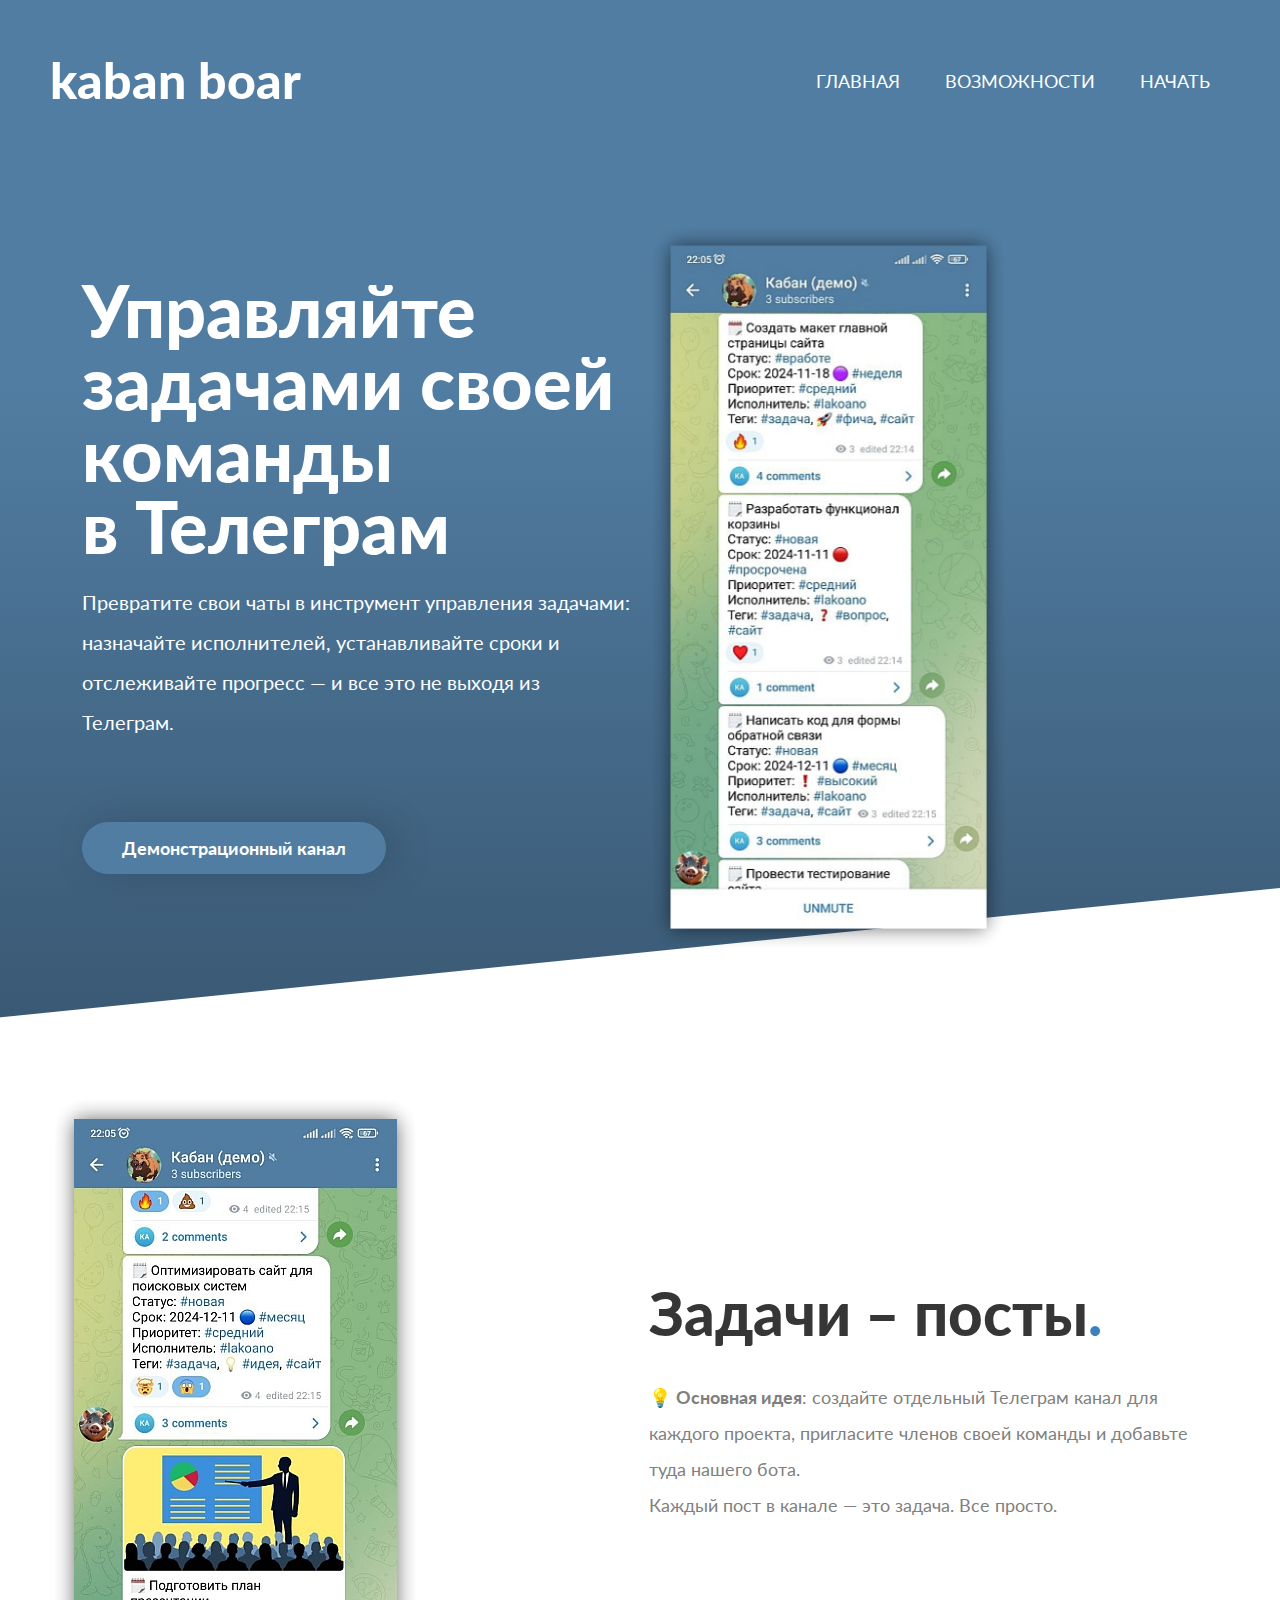
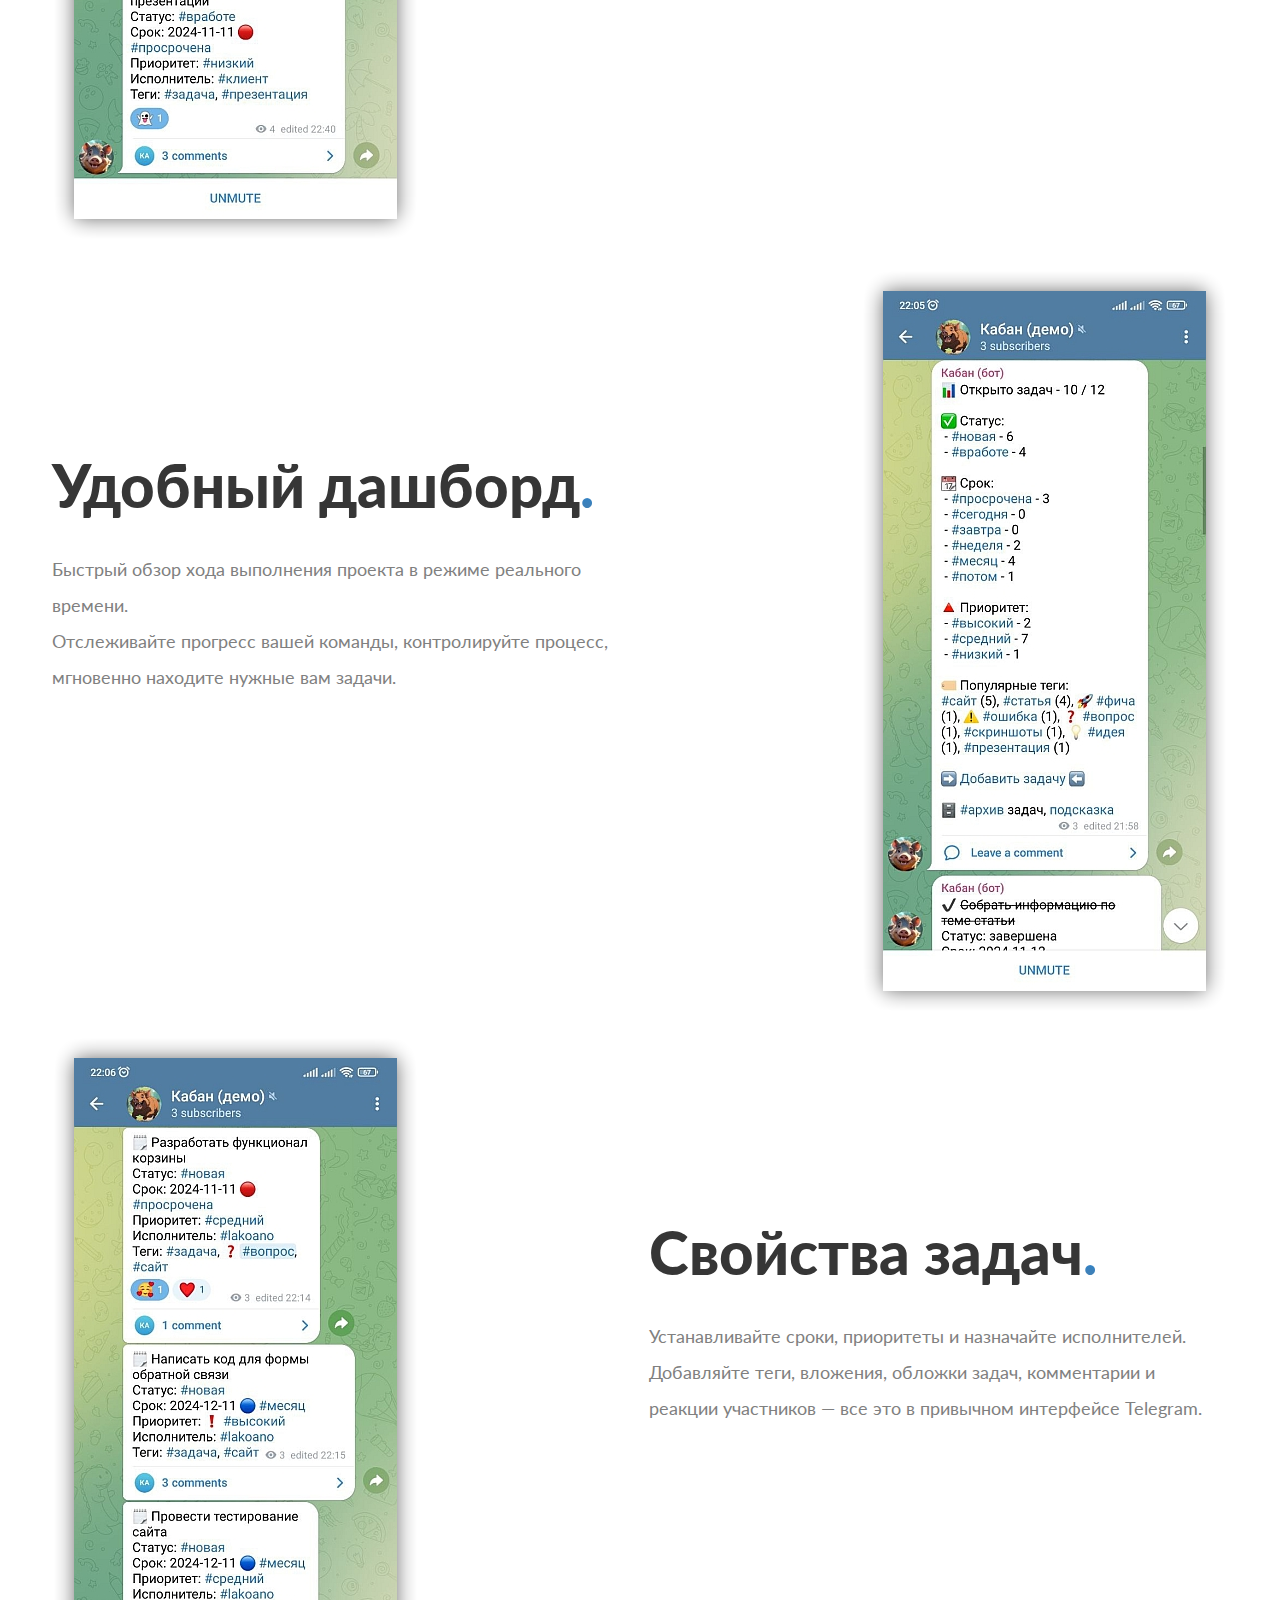
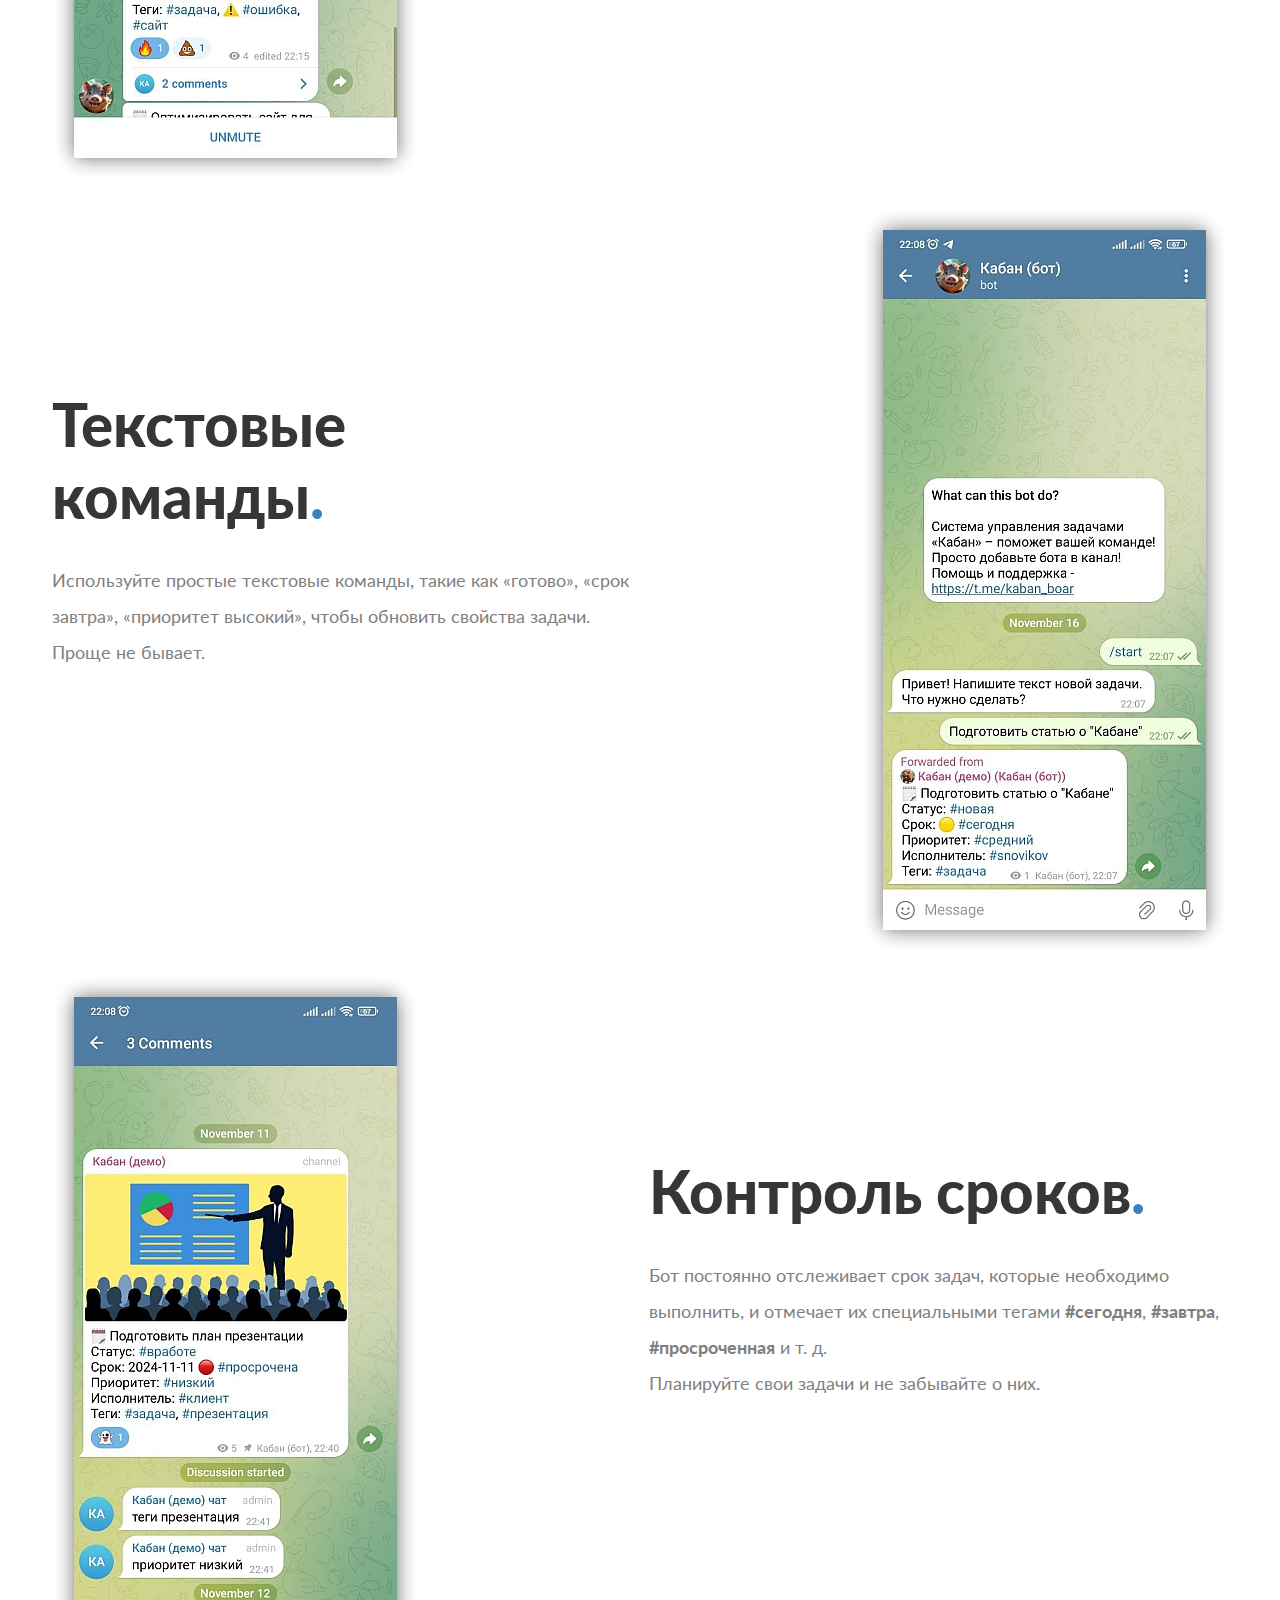
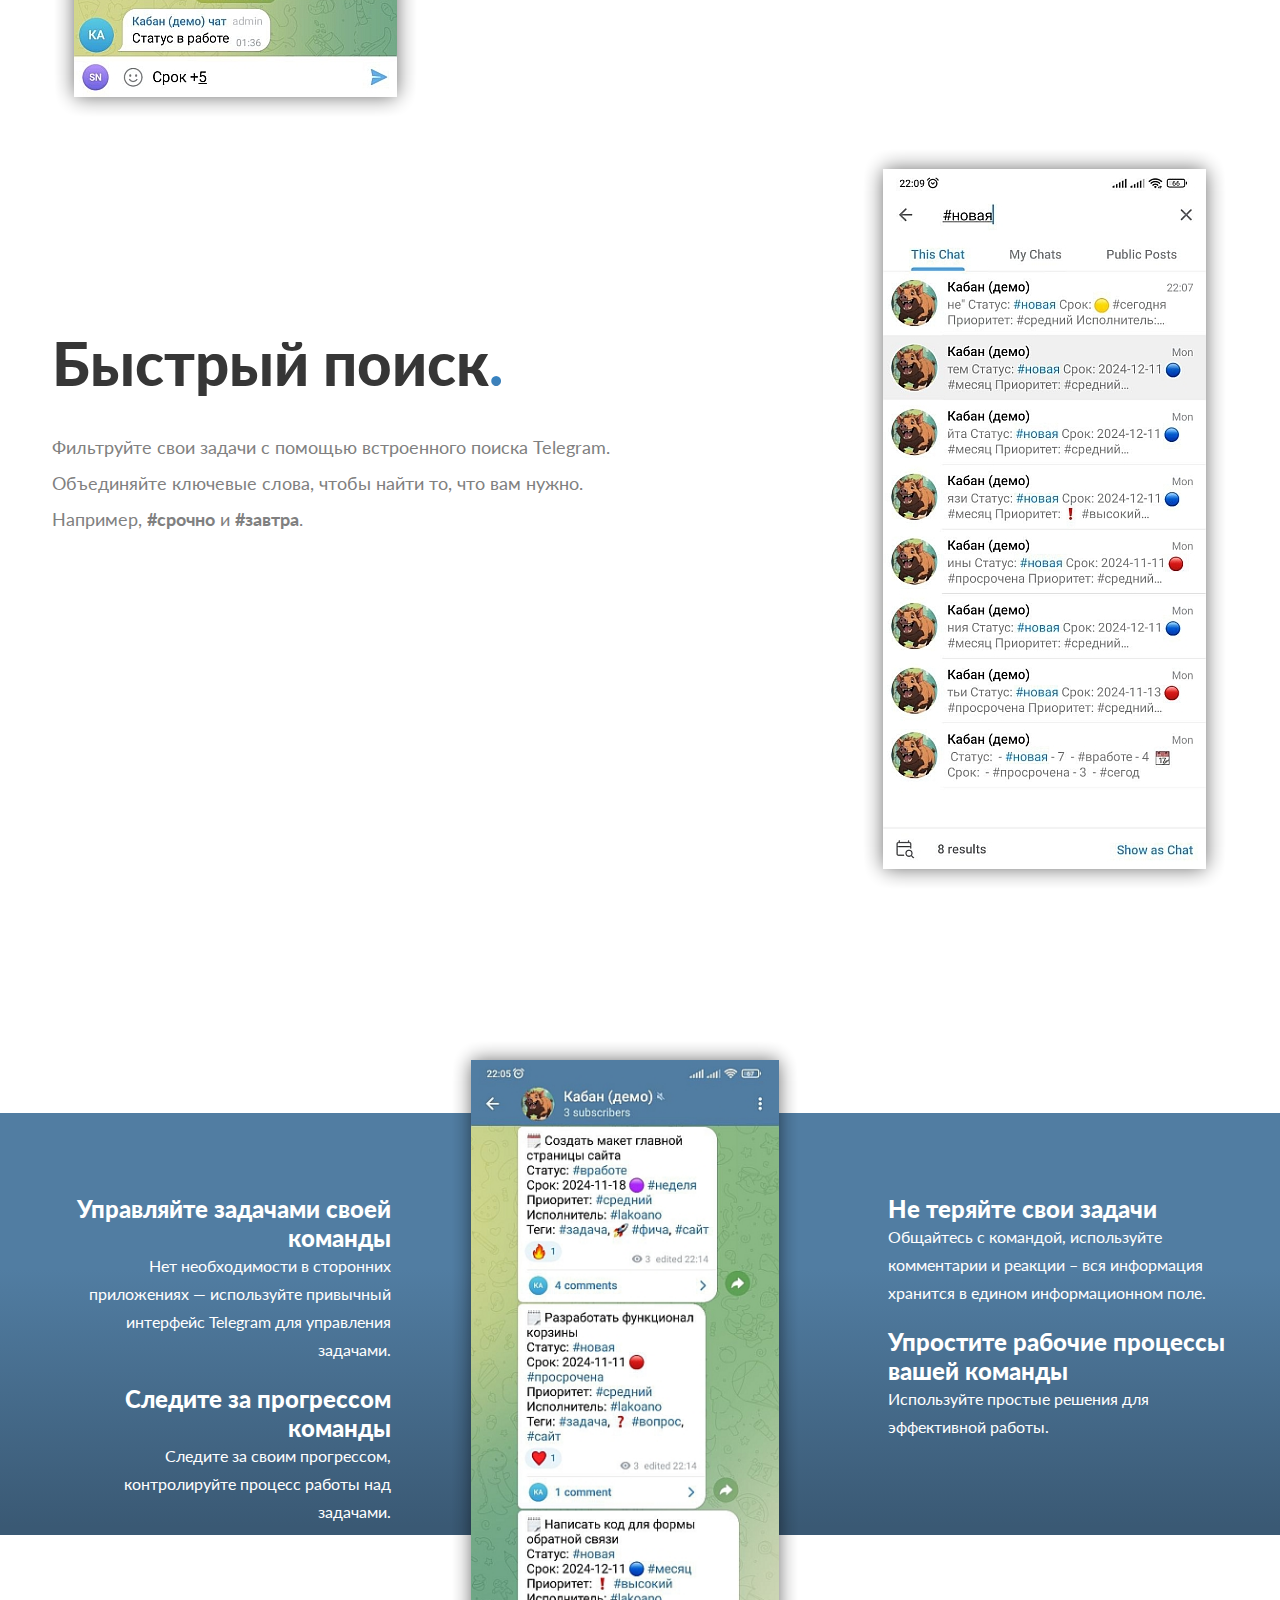
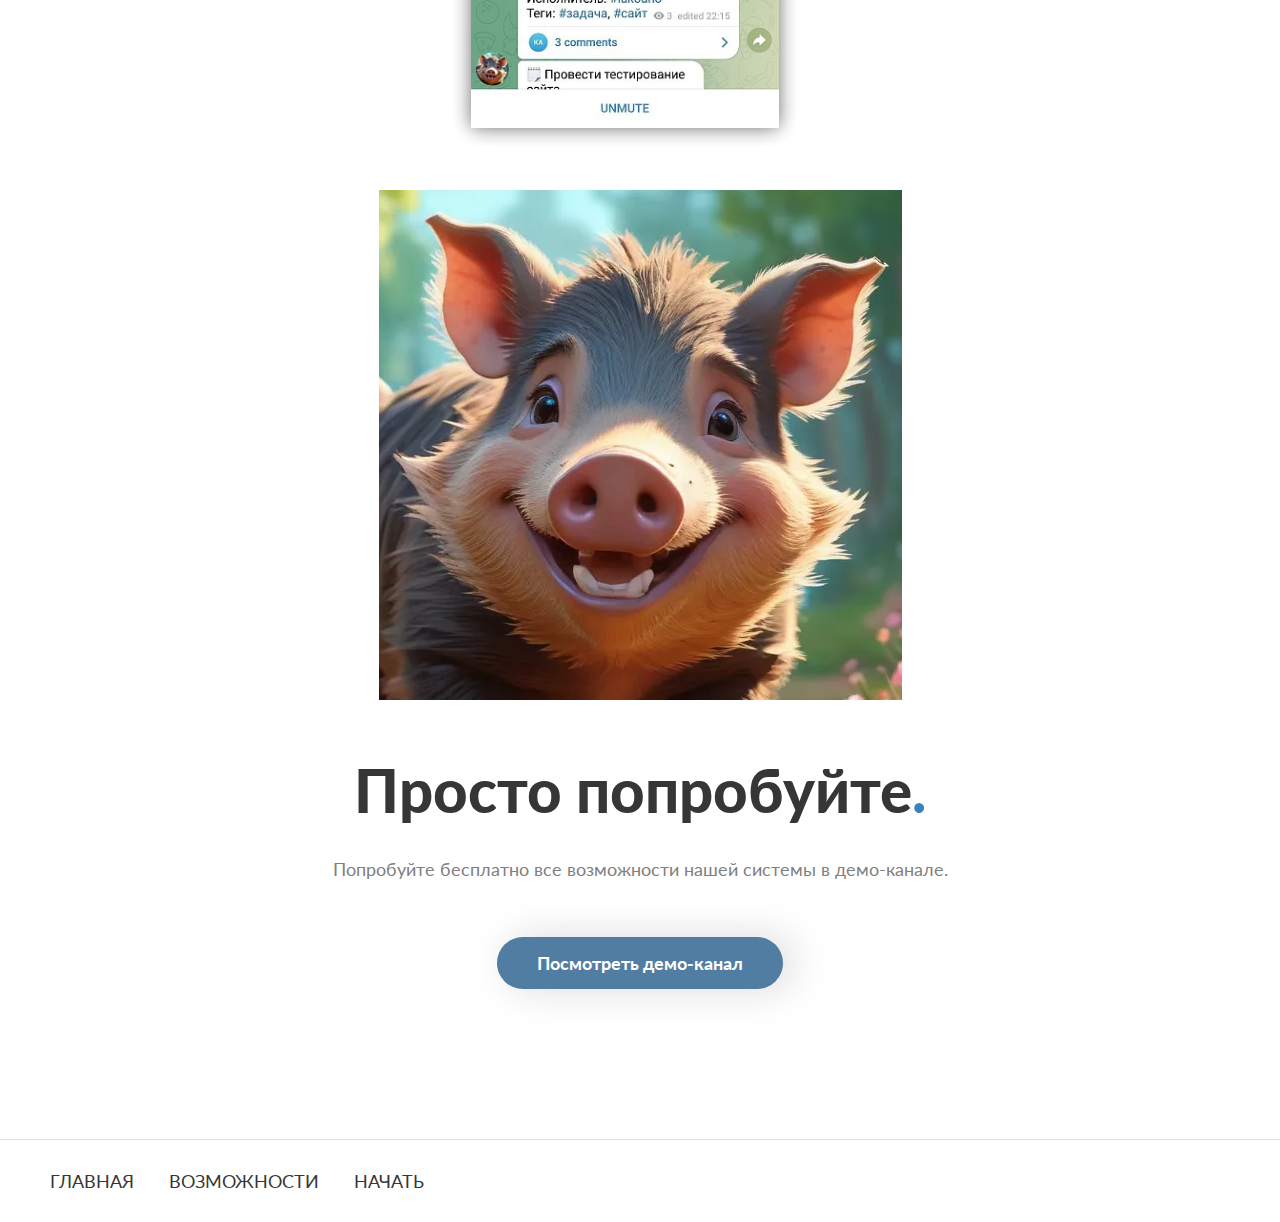
==== commit 7583dc83: "Add files via upload" ====
--- a/ru/index.html
+++ b/ru/index.html
@@ -3,7 +3,7 @@
   <head>
     <meta charset="UTF-8" />
     <meta name="viewport" content="width=device-width, initial-scale=1.0" />
-    <title>Kaban — Task management system in Telegram</title>
+    <title>Kaban — Система управления задачами в Телеграм</title>
 
     <!-- Favicon -->
     <link rel="icon" type="image/x-icon" href="pics/icon.png">
@@ -12,10 +12,10 @@
     <!-- Required Social Preview MetaTags -->
 
     <!-- Primary Meta Tags -->
-    <meta name="title" content="Kaban — Task management system in Telegram" />
+    <meta name="title" content="Kaban — Система управления задачами в Телеграм" />
     <meta
       name="description"
-      content="Turn your chats into project management tools: create tasks, set deadlines, and track progress - all without leaving Telegram."
+      content="Превратите свои чаты в инструмент управления задачами: создавайте задачи, устанавливайте сроки и отслеживайте прогресс — и все это не выходя из Телеграм."
     />
 
     <!-- LATO — Google Font -->
@@ -54,13 +54,13 @@
     <header id="home">
       <nav>
         <div class="navbar-logo">
-          <a href="#" class="logo">Kaban</a>
+          <a href="#" class="logo">kaban boar</a>
         </div>
         <div id="navbar">
           <ul>
-            <li><a href="#home">HOME</a></li>
-            <li><a href="#features">FEATURES</a></li>
-            <li><a href="#download">START</a></li>
+            <li><a href="#home">ГЛАВНАЯ</a></li>
+            <li><a href="#features">ВОЗМОЖНОСТИ</a></li>
+            <li><a href="#download">НАЧАТЬ</a></li>
           </ul>
         </div>
         <div id="mobileNav">
@@ -68,10 +68,12 @@
         </div>
         <div id="myNav" class="mobileNavOverlay">
           <div class="overlay-content">
-            <a href="javascript:void()" class="close-btn" onclick="closeNav()">&times;</a>
-            <a href="#home" onclick="closeNav()">HOME</a>
-            <a href="#features" onclick="closeNav()">FEATURES</a>
-            <a href="#download" onclick="closeNav()">START</a>
+            <a href="javascript:void()" class="close-btn" onclick="closeNav()"
+              >&times;</a
+            >
+            <a href="#home" onclick="closeNav()">ГЛАВНАЯ</a>
+            <a href="#features" onclick="closeNav()">ВОЗМОЖНОСТИ</a>
+            <a href="#download" onclick="closeNav()">НАЧАТЬ</a>
           </div>
         </div>
       </nav>
@@ -80,14 +82,14 @@
           <div class="col span_1_of_2">
             <div class="hero-description">
               <h1>
-                Manage your team's tasks<br />
-                directly within Telegram
+                Управляйте задачами своей команды<br />
+                в Телеграм
               </h1>
               <p>
-                Turn your chats into project management tools: create tasks, set deadlines, and track progress - all without leaving Telegram.
-              </p>
-
-              <a href="https://t.me/+YpAl3cgvblVhMzM0" class="btn"><span class="download-btn">View Demo</span></a>
+                Превратите свои чаты в инструмент управления задачами: назначайте исполнителей, устанавливайте сроки и отслеживайте прогресс — и все это не выходя из Телеграм.
+              </p>
+
+              <a href="https://t.me/kaban_boar" class="btn"><span class="download-btn">Демонстрационный канал</span></a>
             </div>
           </div>
           <div class="col span_1_of_2">
@@ -133,16 +135,16 @@
       <div class="row">
         <div class="col span_1_of_2">
           <div class="features-images">
-            <img class="features_1" src="pics/5.png" alt="" />
+            <img class="features_1" src="pics/2.png" alt="" />
           </div>
         </div>
         <div class="col span_1_of_2">
           <div class="section-description features-description col1">
             <h2 class="stylish_heading">
-              Task-as-Posts<span class="red_dot">.</span>
-            </h2>
-            <p class="little-description">
-              The main idea: create a separate Telegram channel for each project, invite your team members and add our bot there. Each post in the channel is a task. It's simple.
+              Задачи – посты<span class="red_dot">.</span>
+            </h2>
+            <p class="little-description">
+              💡 <b>Основная идея</b>: создайте отдельный Телеграм канал для каждого проекта, пригласите членов своей команды и добавьте туда нашего бота. <br>Каждый пост в канале — это задача. Все просто.
             </p>
           </div>
         </div>
@@ -151,84 +153,84 @@
         <div class="col span_1_of_2">
           <div class="section-description features-description">
             <h2 class="stylish_heading">
-              Intelligent dashboard<span class="red_dot">.</span>
-            </h2>
-            <p class="little-description">
-              Get a quick overview of your project progress in real time. Track your team's progress, control quickly, instantly find the tasks you need.
+              Удобный дашборд<span class="red_dot">.</span>
+            </h2>
+            <p class="little-description">
+              Быстрый обзор хода выполнения проекта в режиме реального времени. <br> Отслеживайте прогресс вашей команды, контролируйте процесс, мгновенно находите нужные вам задачи.
+            </p>
+          </div>
+        </div>
+        <div class="col span_1_of_2">
+          <div class="features-images">
+            <img class="features_3" src="pics/3.png" alt="" />
+          </div>
+        </div>
+      </div>
+      <div class="row">
+        <div class="col span_1_of_2">
+          <div class="features-images">
+            <img class="features_1" src="pics/4.png" alt="" />
+          </div>
+        </div>
+        <div class="col span_1_of_2">
+          <div class="section-description features-description col1">
+            <h2 class="stylish_heading">
+              Свойства задач<span class="red_dot">.</span>
+            </h2>
+            <p class="little-description">
+              Устанавливайте сроки, приоритеты и назначайте исполнителей. Добавляйте теги, вложения, обложки задач, комментарии и реакции участников — все это в привычном интерфейсе Telegram.
+            </p>
+          </div>
+        </div>
+      </div>
+      <div class="row second-features-row">
+        <div class="col span_1_of_2">
+          <div class="section-description features-description">
+            <h2 class="stylish_heading">
+              Текстовые команды<span class="red_dot">.</span>
+            </h2>
+            <p class="little-description">
+              Используйте простые текстовые команды, такие как «готово», «срок завтра», «приоритет высокий», чтобы обновить свойства задачи. Проще не бывает.
+            </p>
+          </div>
+        </div>
+        <div class="col span_1_of_2">
+          <div class="features-images">
+            <img class="features_3" src="pics/5.png" alt="" />
+          </div>
+        </div>
+      </div>
+      <div class="row">
+        <div class="col span_1_of_2">
+          <div class="features-images">
+            <img class="features_1" src="pics/6.png" alt="" />
+          </div>
+        </div>
+        <div class="col span_1_of_2">
+          <div class="section-description features-description col1">
+            <h2 class="stylish_heading">
+              Контроль сроков<span class="red_dot">.</span>
+            </h2>
+            <p class="little-description">
+              Бот постоянно отслеживает срок задач, которые необходимо выполнить, и отмечает их специальными тегами <b>#сегодня</b>, <b>#завтра</b>, <b>#просроченная</b> и т. д.<br> Планируйте свои задачи и не забывайте о них.
+            </p>
+          </div>
+        </div>
+      </div>
+      <div class="row second-features-row">
+        <div class="col span_1_of_2">
+          <div class="section-description features-description">
+            <h2 class="stylish_heading">
+              Быстрый поиск<span class="red_dot">.</span>
+            </h2>
+            <p class="little-description">
+              Фильтруйте свои задачи с помощью встроенного поиска Telegram. Объединяйте ключевые слова, чтобы найти то, что вам нужно. Например, <b>#срочно</b> и <b>#завтра</b>.
             </p>
           </div>
         </div>
         <div class="col span_1_of_2">
           <div class="features-images">
             <img class="features_3" src="pics/7.png" alt="" />
-          </div>
-        </div>
-      </div>
-      <div class="row">
-        <div class="col span_1_of_2">
-          <div class="features-images">
-            <img class="features_1" src="pics/2.png" alt="" />
-          </div>
-        </div>
-        <div class="col span_1_of_2">
-          <div class="section-description features-description col1">
-            <h2 class="stylish_heading">
-              Task properties<span class="red_dot">.</span>
-            </h2>
-            <p class="little-description">
-              Set due dates, priorities and assign tasks. Add tags, attachments, task covers, comments and reactions of participants - all this in the familiar Telegram interface.
-            </p>
-          </div>
-        </div>
-      </div>
-      <div class="row second-features-row">
-        <div class="col span_1_of_2">
-          <div class="section-description features-description">
-            <h2 class="stylish_heading">
-              Text commands<span class="red_dot">.</span>
-            </h2>
-            <p class="little-description">
-              Use simple commands like "done", "due tomorrow", "priority high" to update the task properties. It couldn't be simpler.
-            </p>
-          </div>
-        </div>
-        <div class="col span_1_of_2">
-          <div class="features-images">
-            <img class="features_3" src="pics/4.png" alt="" />
-          </div>
-        </div>
-      </div>
-      <div class="row">
-        <div class="col span_1_of_2">
-          <div class="features-images">
-            <img class="features_1" src="pics/3.png" alt="" />
-          </div>
-        </div>
-        <div class="col span_1_of_2">
-          <div class="section-description features-description col1">
-            <h2 class="stylish_heading">
-              Deadline control<span class="red_dot">.</span>
-            </h2>
-            <p class="little-description">
-              The bot will constantly monitoring tasks that need to be done and mark them with a special tag <b>#today</b>, <b>#tomorrow</b>, <b>#overdue</b> and so on. Plan your tasks and don't forget about them.
-            </p>
-          </div>
-        </div>
-      </div>
-      <div class="row second-features-row">
-        <div class="col span_1_of_2">
-          <div class="section-description features-description">
-            <h2 class="stylish_heading">
-              Quick search<span class="red_dot">.</span>
-            </h2>
-            <p class="little-description">
-              Filter your tasks with the built-in Telegram search. Combine keywords to find what you need. For example, <b>#new</b> and <b>#tomorrow</b.
-            </p>
-          </div>
-        </div>
-        <div class="col span_1_of_2">
-          <div class="features-images">
-            <img class="features_3" src="pics/6.png" alt="" />
           </div>
         </div>
       </div>
@@ -241,9 +243,9 @@
         <div class="col span_1_of_3 first-col">
           <div class="first-item">
             <div class="item-description">
-              <h4>Manage your team's tasks</h4>
-              <p>
-                No need for third-party apps - use the familiar Telegram interface to manage tasks.
+              <h4>Управляйте задачами своей команды</h4>
+              <p>
+                Нет необходимости в сторонних приложениях — используйте привычный интерфейс Telegram для управления задачами.
               </p>
             </div>
             <div class="item-icon1">
@@ -251,9 +253,9 @@
           </div>
           <div class="first-item">
             <div class="item-description">
-              <h4>Monitor the team's progress</h4>
-              <p>
-                Monitor your progress, keep your finger on the pulse.
+              <h4>Следите за прогрессом команды</h4>
+              <p>
+                Следите за своим прогрессом, контролируйте процесс работы над задачами.
               </p>
             </div>
             <div class="item-icon1">
@@ -268,9 +270,9 @@
             <div class="item-icon2">
             </div>
             <div class="item-description">
-              <h4>Don't lose your tasks</h4>
-              <p>
-                Collaborate with your team using comments and reactions. 
+              <h4>Не теряйте свои задачи</h4>
+              <p>
+                Общайтесь с командой, используйте комментарии и реакции – вся информация хранится в едином информационном поле.
               </p>
             </div>
           </div>
@@ -278,9 +280,9 @@
             <div class="item-icon2">
             </div>
             <div class="item-description">
-              <h4>Simplify your team's workflow</h4>
-              <p>
-                Use simple solutions to work efficiently.
+              <h4>Упростите рабочие процессы вашей команды</h4>
+              <p>
+                Используйте простые решения для эффективной работы.
               </p>
             </div>
           </div>
@@ -294,15 +296,13 @@
       <div class="row">
         <img class="app-logo" src="pics/boar.png" alt="" />
         <h2 class="stylish_heading">
-          Give it a try<span class="red_dot">.</span>
+          Просто попробуйте<span class="red_dot">.</span>
         </h2>
         <p class="">
-          Try all the features of our system in the demo channel for free.
+          Попробуйте бесплатно все возможности нашей системы в демо-канале.
         </p>
 
-        <a href="https://t.me/+YpAl3cgvblVhMzM0" class="btn"><span class="download-btn">View Demo</span></a>
-
-        <div><a href="https://www.producthunt.com/posts/kaban?embed=true&utm_source=badge-featured&utm_medium=badge&utm_souce=badge-kaban" target="_blank"><img src="https://api.producthunt.com/widgets/embed-image/v1/featured.svg?post_id=630124&theme=light" alt="Kaban - Turn&#0032;your&#0032;Telegram&#0032;into&#0032;a&#0032;task&#0032;management&#0032;app&#0032;for&#0032;your&#0032;team | Product Hunt" style="width: 250px; height: 54px;" width="250" height="54" /></a></div>
+        <a href="https://t.me/kaban_boar" class="btn"><span class="download-btn">Посмотреть демо-канал</span></a>
 
       </div>
     </section>
@@ -311,9 +311,9 @@
     <section id="footer">
       <div class="links">
         <ul>
-          <li><a href="#home">HOME</a></li>
-          <li><a href="#features">FEATURES</a></li>
-          <li><a href="#download">START</a></li>
+          <li><a href="#home">ГЛАВНАЯ</a></li>
+          <li><a href="#features">ВОЗМОЖНОСТИ</a></li>
+          <li><a href="#download">НАЧАТЬ</a></li>
         </ul>
       </div>
     </section>
